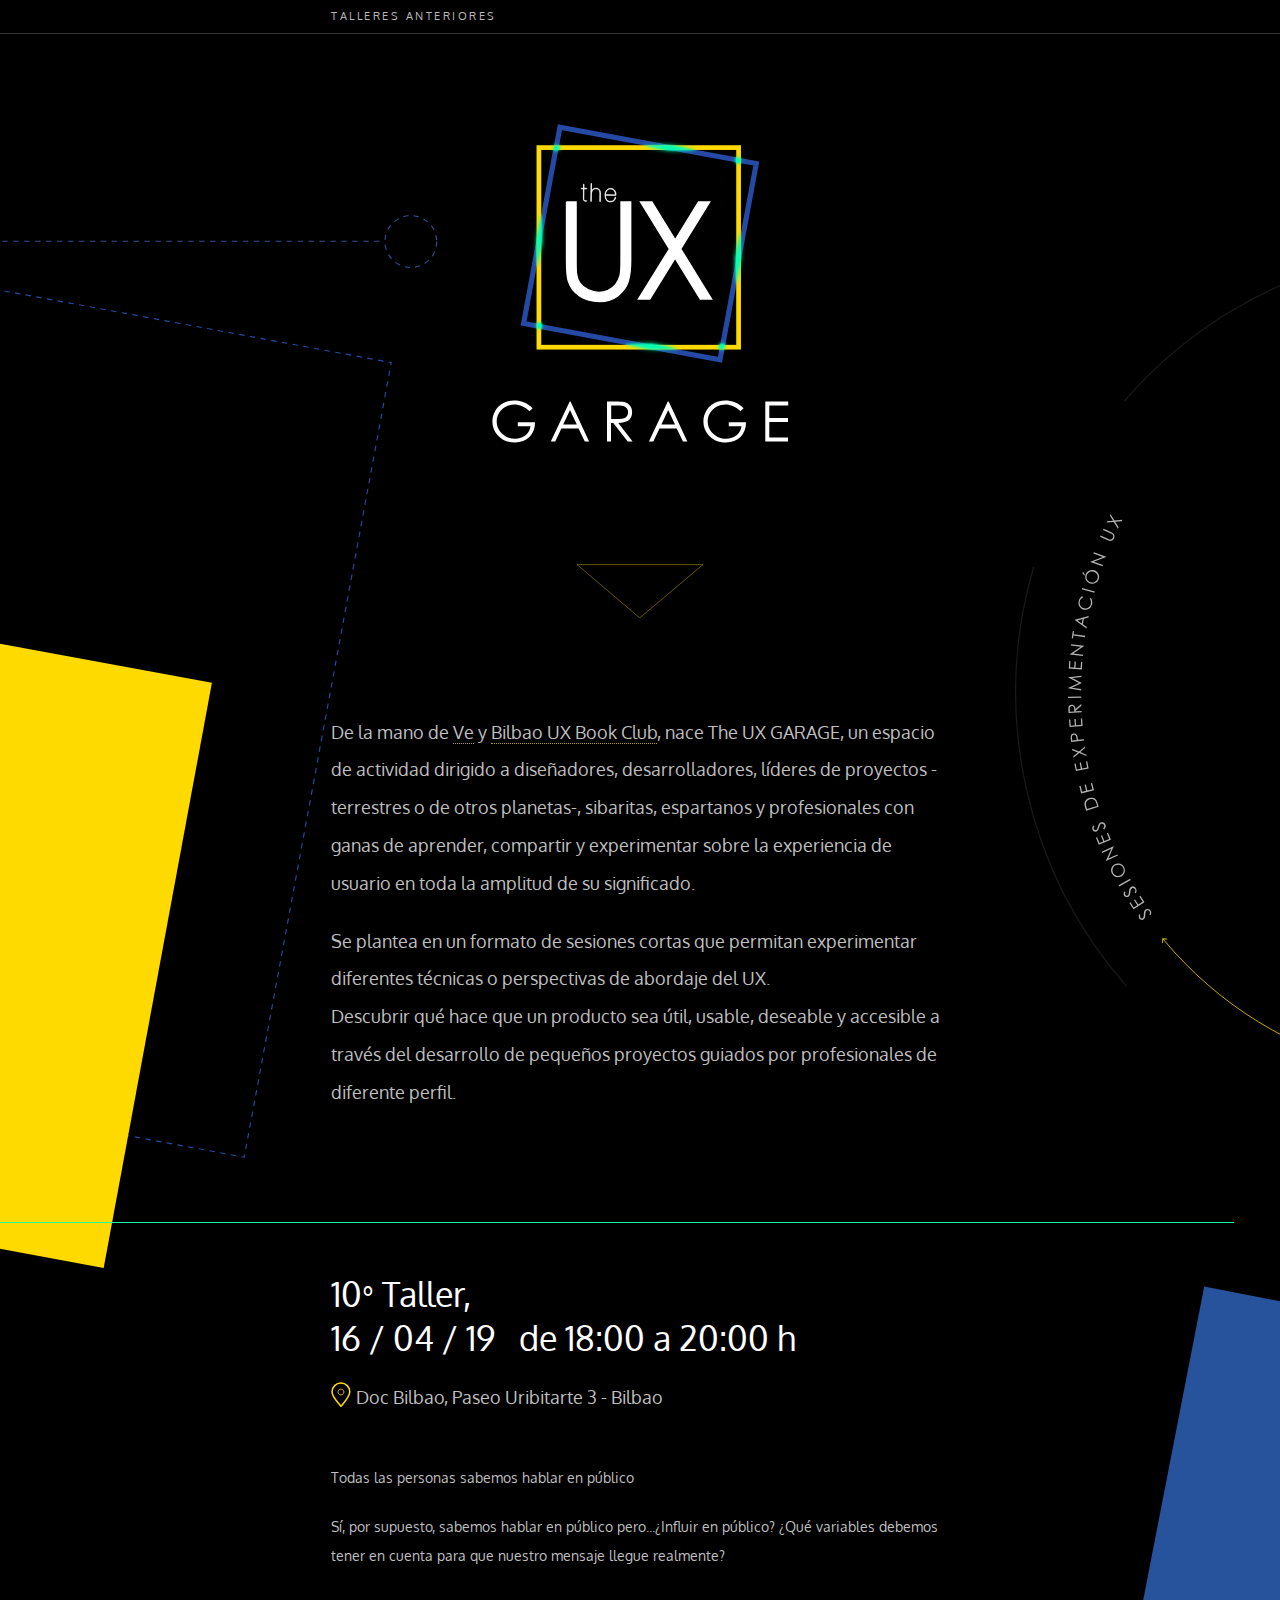
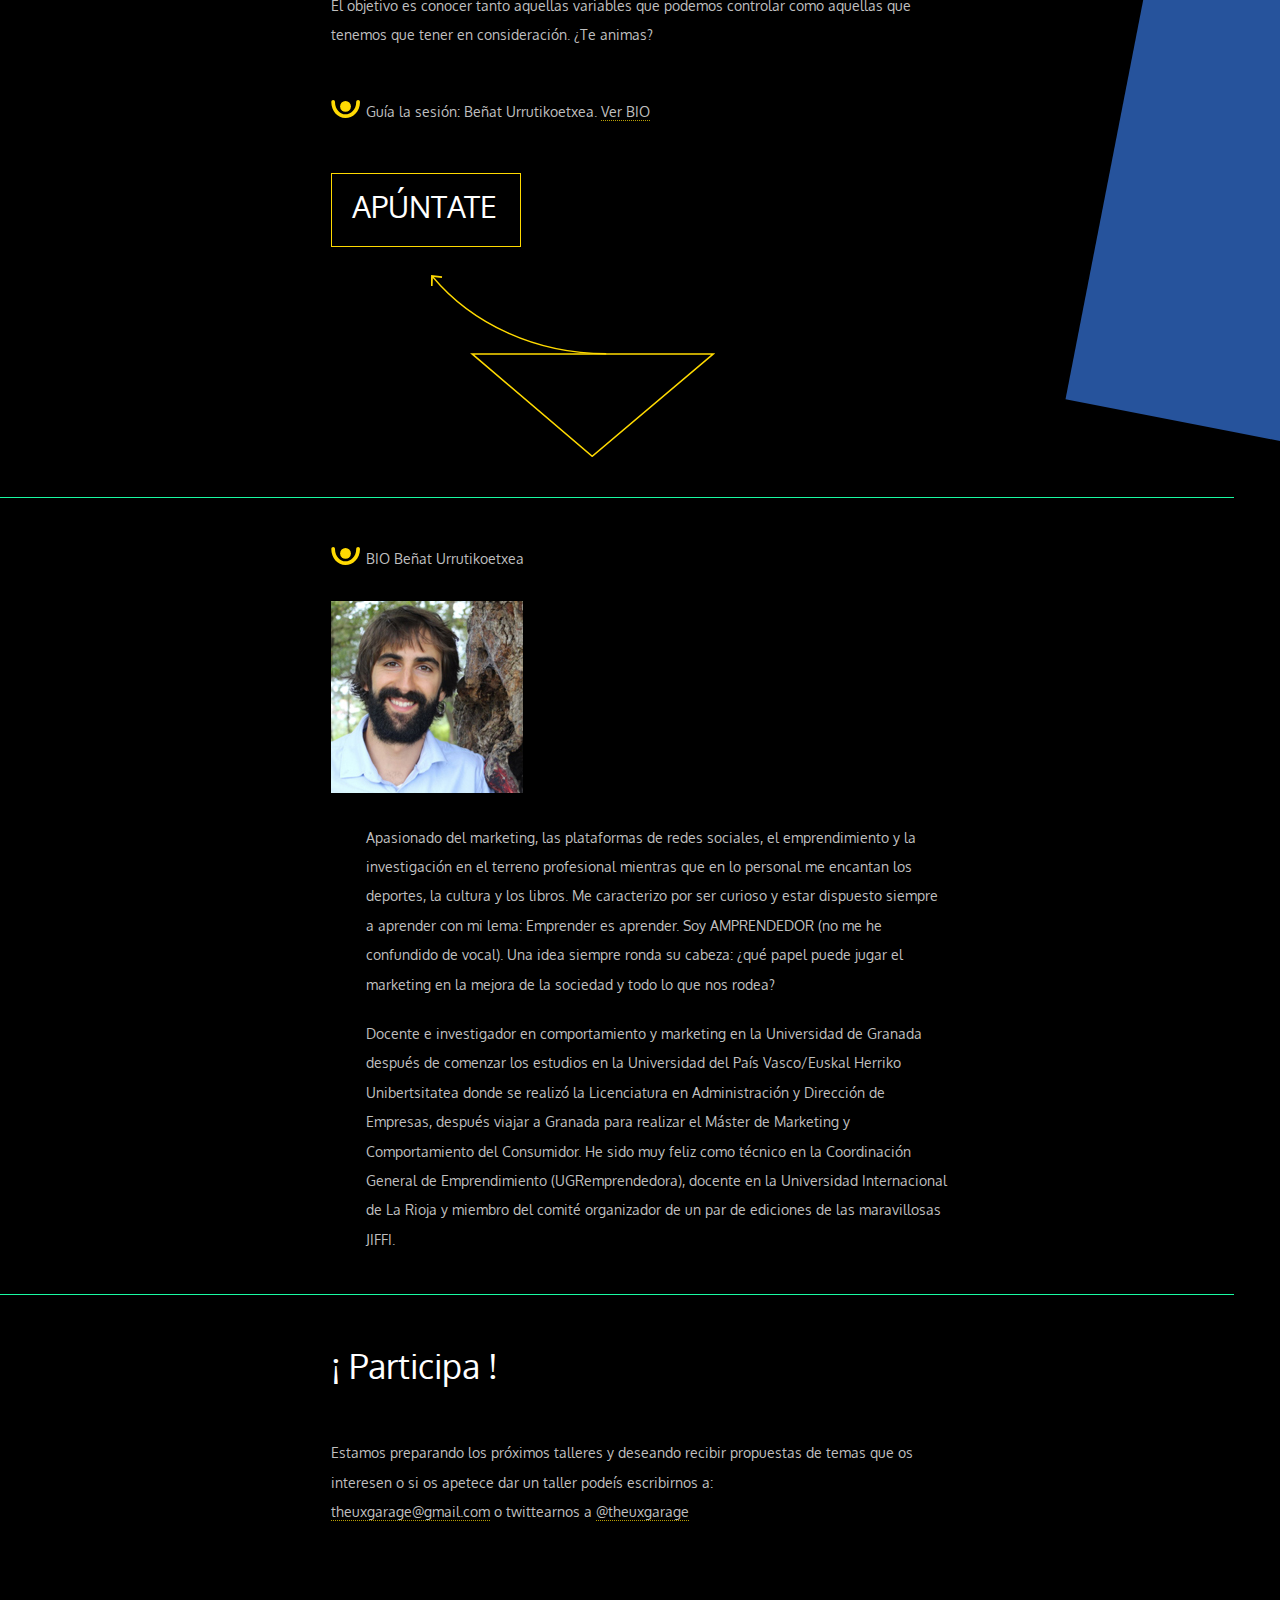
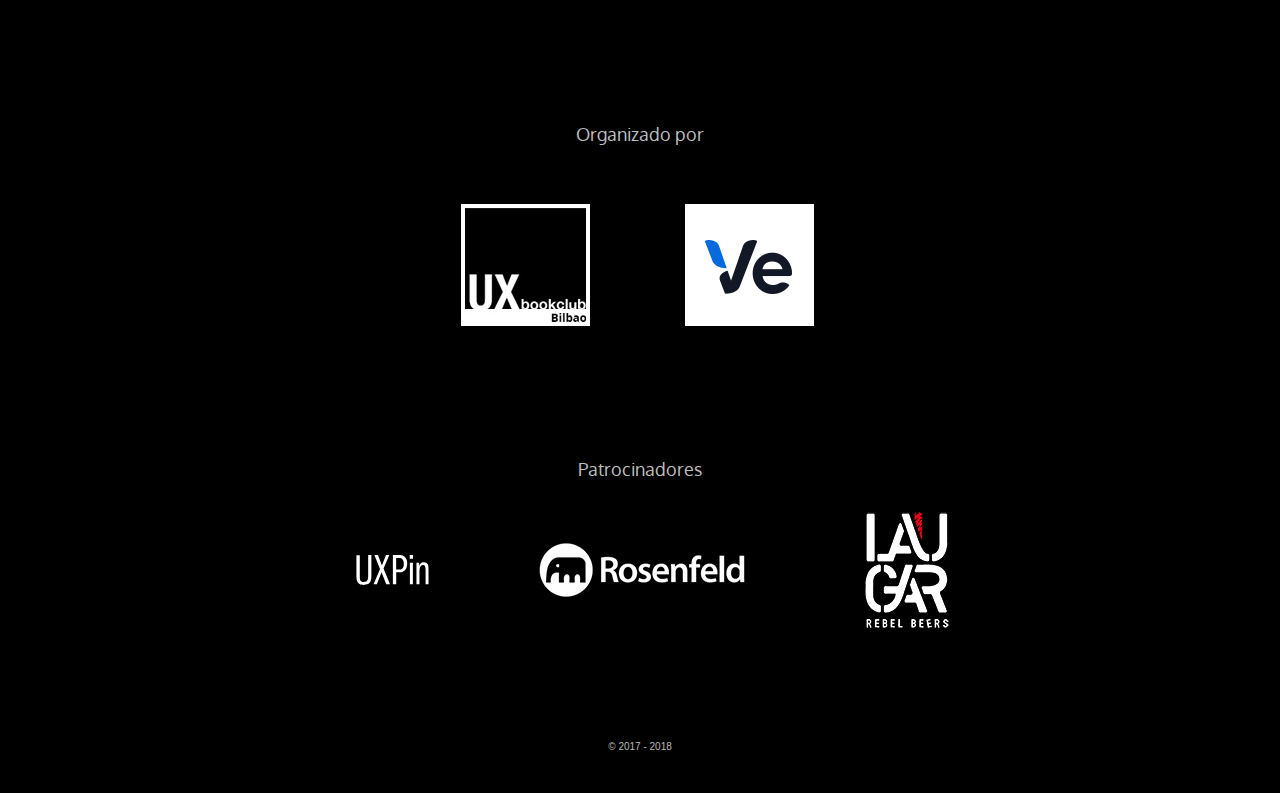
==== index.html @ 549b1260 "Content updates for workshop and new event" ====
<!DOCTYPE html>
<html class=no-js lang="es">
<head>
	<meta charset="utf-8">
	<meta http-equiv="X-UA-Compatible" content="IE=edge">
	<title>The UX GARAGE</title>

<!--[if lte IE 9]>
        <link type="text/css" rel="stylesheet" href="assets/css/old-ie.css" media="screen">
        <script src="assets/vendor/html5shiv/html5shiv.min.js"></script>
    <![endif]-->

     <!--[if lte IE 8]>
        <script defer type="text/javascript" src="assets/js/vendor/pngfix.js" charset="utf-8"></script>
    <![endif]-->

<!-- meta -->
	<meta name="description" content="The UX GARAGE, un espacio de actividad dirigido a diseñadores, desarrolladores, líderes de proyectos -terrestres o de otros planetas-, sibaritas, espartanos y profesionales con ganas de aprender, compartir y experimentar sobre la experiencia de usuario en toda la amplitud de su significado">
	<meta name="viewport" content="width=device-width, initial-scale=1.0">

	<meta name="copyright" content="copyright 2018" />
	<meta property="og:title" content="The UX GARAGE" />
	<meta property="og:type" content="website" />
	<meta property="og:description" content="Taller experimental sobre UX en Bilbao" />
	<meta property="og:site_name" content="The UX GARAGE" />
	<meta property="og:locale" content="es_ES" />
	<meta property="og:url" content="http://www.theuxgarage.com" />
	<meta property="og:image" content="http://www.theuxgarage.com/assets/images/statics/sharing-theuxgarage.jpg" />
	<!-- <meta property="og:image" content="http://www.theuxgarage.com/assets/images/statics/sharing-theuxgarage.jpg" /> -->

	<meta name="twitter:card" content="summary">
	<meta name="twitter:site" content="@theuxgarage">
	<meta name="twitter:title" content="The UX GARAGE">
	<meta name="twitter:description" content="The UX GARAGE, taller experimental sobre UX en Bilbao">
	<meta name="twitter:creator" content="@theuxgarage">
	<meta name="twitter:image:src" content="http://www.theuxgarage.com/assets/images/statics/sharing-theuxgarage.jpg"">
	<meta name="twitter:domain" content="https://twitter.com/theuxgarage">
	
<!-- apple mobile-->  
	<meta name="apple-mobile-web-app-title" content="The UX GARAGE">
	<link rel="apple-touch-icon" sizes="57x57" href="assets/images/statics/apple-touch-icon-57x57-precomposed.png">
	<link rel="apple-touch-icon" sizes="72x72" href="assets/images/statics/apple-touch-icon-72x72-precomposed.png">
	<link rel="apple-touch-icon" sizes="114x114" href="assets/images/statics/apple-touch-icon-114x114-precomposed.png">
	<link rel="apple-touch-icon" sizes="144x144" href="assets/images/statics/apple-touch-icon.png">
	<link rel="apple-touch-icon" href="assets/images/statics/apple-touch-icon.png">

<!-- windows app -->
	<meta name="application-name" content="The UX GARAGE">
	<meta name="msapplication-TileImage" content="assets/images/statics/windows-eight-icon-144x144.png">
	<meta name="msapplication-TileColor" content="#000000">

	<!-- favicon -->
	<link href='favicon.ico' rel='shortcut icon' type='image/x-icon'>

	
<!-- styles-->
	<link rel="stylesheet" type="text/css" href="assets/css/main.min.css" media="screen">
	<link rel="stylesheet" type="text/css" href="assets/css/print.css" media="print" />	




</head>


<body class="uxg-garage">

<div id="uxg-siteContainer" class="o-site">

	<div class="u-skip">
				<a accesskey="s" href="#uxg-content">Ir a contenido principal</a>
	</div>	

<!-- HEADER -->
<div id="uxg-hearder" class="o-pageHeader" role="banner">
	<header id="header">
		<div class="wrapper">
		<div class="c-nav">
    		<ul>
    			<li><a href="ediciones-anteriores.html">Talleres anteriores</a></li>
    		</ul>
    	</div>
    </div>	
    <div class="o-header">
    <div class="wrapper">
    <!-- Brand + languages-->
		    <div class="c-brand">
		    	<img src="assets/images/uxg-marca.svg" alt="The UX GARAGE brand">
		    </div>
		</div>
   </div><!-- end o-header -->
	</header><!--header -->
</div><!-- end o-pageHeader -->


<!-- CONTENT -->
<div id="uxg-content" class="o-pageContent">
	<div class="uxg-main" role="main">
		<main>
      <div class="wrapper">
      <div class="o-sectionContainer--intro">
	      	<section class="c-section c-section--intro">
	      	 <h1 class="u-hidden-visually">The UX GARAGE</h1>
	      	 <p>De la mano de <a href="https://www.veinteractive.com/es" target="_blank" title="Acceso al site de Ve, este enlace se abrirá en una nueva ventana del navegador">Ve</a> y <a href="https://twitter.com/uxbcbilbao" target="_blank" title="Acceso al perfil de twitter de ux book club Bilbao,este enlace se abrirá en una nueva ventana del navegador">Bilbao UX Book Club</a>, nace The UX GARAGE, un espacio de actividad dirigido a diseñadores, desarrolladores, líderes de proyectos -terrestres o de otros planetas-, sibaritas, espartanos y profesionales con ganas de aprender, compartir y experimentar sobre la experiencia de usuario en toda la amplitud de su significado.</p>
	      	 <p>Se plantea en un formato de sesiones cortas que permitan experimentar diferentes técnicas o perspectivas de abordaje del UX.<br>
						Descubrir qué hace que un producto sea útil, usable, deseable y accesible a través del desarrollo de pequeños proyectos guiados por profesionales de diferente perfil.</p>	
	      	</section>
			</div>

		  </div><!--end wrapper -->

   
    <div class="o-sectionContainer--info">
    <div class="wrapper">
      <div class="c-info">
            <h2 class="c-info-title">10<small>º</small> Taller,<br>
       	      16 / 04 / 19 &nbsp; de 18:00 a 20:00 h</h2>
       	<div class="c-info-where">
       		<div class="c-info-place">Doc Bilbao,  Paseo Uribitarte 3 - Bilbao</div>
       	</div>
       	<div class="c-info-text">
       	  <p> Todas las personas sabemos hablar en público </p>

          <p>Sí, por supuesto, sabemos hablar en público pero...¿Influir en público? ¿Qué variables debemos tener en cuenta para que nuestro mensaje llegue realmente? </p>
       		<p>El objetivo es conocer tanto aquellas variables que podemos controlar como aquellas que tenemos que tener en consideración. ¿Te animas? </p>
       	
       	</div>
       	<div class="c-info-biolink">
       		<div class="c-info-biotext">Guía la sesión: Beñat Urrutikoetxea. <a  href="#bio">Ver BIO</a></div>
				 </div>
				 
				 <div class="c-info-btn">
						<a href="https://www.eventbrite.es/e/entradas-todas-las-personas-sabemos-hablar-en-publico-59894029655?utm_term=eventurl_text" class="c-link-ohyeah" target="_blank" title="Enlace para apuntarse al taller, se abrirá en una nueva ventana">Apúntate</a>
					</div>

      

    	</div>
    	</div>
    </div>

       <div class="o-sectionContainer--bio" id="bio">
     <div class="wrapper">
      <div class="c-bio">
         <div class="c-bio-heading"><div class="c-info-biotext">BIO Beñat Urrutikoetxea</div></div>
         <div class="c-bio-photo">
         		<img src="assets/images/talleres/10-taller/benat-urrutikoetxea-uxg.jpg" alt="Beñat Urrutikoetxea, sesión the ux garage">
         </div>
		         <div class="c-bio-text">
		         	<p>Apasionado del marketing, las plataformas de redes sociales, el emprendimiento y la investigación en el terreno profesional mientras que en lo personal me encantan los deportes, la cultura y los libros. Me caracterizo por ser curioso y estar dispuesto siempre a aprender con mi lema: Emprender es aprender. Soy AMPRENDEDOR (no me he confundido de vocal). Una idea siempre ronda su cabeza: ¿qué papel puede jugar el marketing en la mejora de la sociedad y todo lo que nos rodea? </p>

							<p>Docente e investigador en comportamiento y marketing en la Universidad de Granada después de comenzar los estudios en la Universidad del País Vasco/Euskal Herriko Unibertsitatea donde se realizó la Licenciatura en Administración y Dirección de Empresas, después viajar a Granada para realizar el Máster de Marketing y Comportamiento del Consumidor. He sido muy feliz como técnico en la Coordinación General de Emprendimiento (UGRemprendedora), docente en la Universidad Internacional de La Rioja y miembro del comité organizador de un par de ediciones de las maravillosas JIFFI. </p>
						</div>
      </div>
      </div>
    </div> 

     <div class="o-sectionContainer--info">
    <div class="wrapper">
      <div class="c-info" style="margin-bottom: 120px;">
       	<h2 class="c-info-title">¡ Participa ! </h2>

       	<div class="c-info-text">
       	  <p>Estamos preparando los próximos talleres y deseando recibir propuestas de temas que os interesen o si os apetece dar un taller  podeís escribirnos a: <br> <a href="mailto:theuxgarage@gmail.com">theuxgarage@gmail.com</a> o twittearnos a <a href="https://twitter.com/theuxgarage" target="_blank">@theuxgarage</a> </p>
       	  <p></p>

       	</div>

    	</div>
    	</div>
    </div> 



     
		</main><!-- end main -->
	</div><!-- end-main -->

<div class="u-skip">
		<p><a href="#">Subir al inicio de la página</a></p>
</div>			


</div><!-- end-content -->



<!-- FOOTER -->
<div id="uxg-footer" class="o-pageFooter" role="contentinfo">

		<footer class="wrapper">
			<div id="globalFooter" class="c-globalFooter">
			  <div class="c-footer">
			  

          <div class="c-footer-block">
		          <div class="c-footer-text">
					  		 <p>Organizado por</p>
					  	</div>
			  	<div class="c-footer-credits">
			  	 <div class="c-footer-club">
			  		 <a href="https://twitter.com/uxbcbilbao" target="_blank" title="Acceso al perfil de twitter de ux book club Bilbao,este enlace se abrirá en una nueva ventana del navegador">
			  		 <img src="assets/images/uxg-marca-ux-book-club.jpg" alt="Marca UX Book Club Bilbao"></a>
			  		</div>
				  	<div class="c-footer-ve"> 
				  		 <a href="https://www.veinteractive.com/es" target="_blank" title="Acceso al site de Ve interactive, este enlace se abrirá en una nueva ventana del navegador">
				  		 <img src="assets/images/uxg-marca-ve-interactive.jpg" alt="Marca Ve interactive"></a>
				  	</div>
			  	</div><!--/c-footer-credits -->
         </div> 

          <div class="c-footer-block">
		          <div class="c-footer-text">
					  		 <p>Patrocinadores</p>
					  	</div>
			     <ul class="c-footer-list">
			     	<li class="c-footer-item is-uxpin">
			  		   <img src="assets/images/uxpin-white.svg" height="122" alt="UXPin">
			     	</li>
			     		<li class="c-footer-item is-rosendfeld">
					     	<img src="assets/images/Rosenfeld-white.png" alt="Rosendfeld Media">
			       </li>
			     		<li class="c-footer-item is-laugar">
			  		 <img src="assets/images/laugar-rebel-beers.png"  alt="Laugar Rebel Beer">
			     	</li>
			     </ul>
			  	
			  	
				  	
			  	</div><!--/c-footer-list -->
        </div>



			  		<div class="c-footer-copy">
			  		   © 2017 - 2018
			  	</div>
			  </div>

			</div> <!-- end c-globalFooter -->
		</footer>

</div><!-- end o-pageFooter -->

</div><!-- end webcontainer -->





<script>
  (function(i,s,o,g,r,a,m){i['GoogleAnalyticsObject']=r;i[r]=i[r]||function(){
  (i[r].q=i[r].q||[]).push(arguments)},i[r].l=1*new Date();a=s.createElement(o),
  m=s.getElementsByTagName(o)[0];a.async=1;a.src=g;m.parentNode.insertBefore(a,m)
  })(window,document,'script','https://www.google-analytics.com/analytics.js','ga');

  ga('create', 'UA-97222862-1', 'auto');
  ga('send', 'pageview');

</script>
	
</body>
</html>
---- assets/css/old-ie.css ----
/* ==========================================================================
   #THE UX GARAGE IE SUPPORT STYLESHEET
   ========================================================================== */

/**html .wrapper {width:expression(document.documentElement.clientWidth > 1200? "110em" : "96em")}*/ /*Emulate max-width for IE 6*/

/* display:flex;*/

 /*{
	display: table;
	width: 100%;
}*/

/*flex-direction: row; */

/*
	display: inline-block;

}*/
---- assets/css/main.min.css ----
@import url(https://fonts.googleapis.com/css?family=Oxygen:400,700);/*! SETTINGS     AJUSTES  ////////////////////////////////////// *//*! # THE UX GARAGE FONT FAMILY  *//*! TOOLS        HERRAMIENTAS  /////////////////////////////// *//*! GENERIC      GENÉRICO  /////////////////////////////////// *//*! box-sizing */html{box-sizing:border-box}*,:after,:before{box-sizing:inherit}/*! normalize.css v5.0.0 | MIT License | github.com/necolas/normalize.css */html{font-family:sans-serif;line-height:1.15;-ms-text-size-adjust:100%;-webkit-text-size-adjust:100%}body{margin:0}article,aside,footer,header,nav,section{display:block}h1{font-size:2em;margin:.67em 0}figcaption,figure,main{display:block}figure{margin:1em 40px}hr{box-sizing:content-box;height:0;overflow:visible}pre{font-family:monospace,monospace;font-size:1em}a{background-color:transparent;-webkit-text-decoration-skip:objects}a:active,a:hover{outline-width:0}abbr[title]{border-bottom:none;text-decoration:underline;text-decoration:underline dotted}b,strong{font-weight:inherit}b,strong{font-weight:bolder}code,kbd,samp{font-family:monospace,monospace;font-size:1em}dfn{font-style:italic}mark{background-color:#ff0;color:#000}small{font-size:80%}sub,sup{font-size:75%;line-height:0;position:relative;vertical-align:baseline}sub{bottom:-.25em}sup{top:-.5em}audio,video{display:inline-block}audio:not([controls]){display:none;height:0}img{border-style:none}svg:not(:root){overflow:hidden}button,input,optgroup,select,textarea{font-family:sans-serif;font-size:100%;line-height:1.15;margin:0}button,input{overflow:visible}button,select{text-transform:none}[type=reset],[type=submit],button,html [type=button]{-webkit-appearance:button}[type=button]::-moz-focus-inner,[type=reset]::-moz-focus-inner,[type=submit]::-moz-focus-inner,button::-moz-focus-inner{border-style:none;padding:0}[type=button]:-moz-focusring,[type=reset]:-moz-focusring,[type=submit]:-moz-focusring,button:-moz-focusring{outline:1px dotted ButtonText}fieldset{border:1px solid silver;margin:0 2px;padding:.35em .625em .75em}legend{box-sizing:border-box;color:inherit;display:table;max-width:100%;padding:0;white-space:normal}progress{display:inline-block;vertical-align:baseline}textarea{overflow:auto}[type=checkbox],[type=radio]{box-sizing:border-box;padding:0}[type=number]::-webkit-inner-spin-button,[type=number]::-webkit-outer-spin-button{height:auto}[type=search]{-webkit-appearance:textfield;outline-offset:-2px}[type=search]::-webkit-search-cancel-button,[type=search]::-webkit-search-decoration{-webkit-appearance:none}::-webkit-file-upload-button{-webkit-appearance:button;font:inherit}details,menu{display:block}summary{display:list-item}canvas{display:inline-block}template{display:none}[hidden]{display:none}/*! A very simple reset that sits on top of Normalize.css. */blockquote,body,dd,dl,fieldset,figure,h1,h2,h3,h4,h5,h6,hr,legend,ol,p,pre,ul{margin:0;padding:0}li>ol,li>ul{margin-bottom:0}table{border-collapse:collapse;border-spacing:0}fieldset{min-width:0;border:0}/*! ELEMENTS     ELEMENTOS  ////////////////////////////////// */html{font-size:100%;overflow-y:scroll;min-height:100%}/*! GLOBAL ELEMENTS SETTINGS */body{font-size:62.5%;font-family:Oxygen,Century Gothic,sans-serif}ul li{list-style-type:none}p{font-size:18px;font-size:1.125rem;line-height:2.1;color:#bfbfbf;font-family:Oxygen,Century Gothic,sans-serif;margin-bottom:20px}p a:link,p a:visited{color:#bfbfbf;text-decoration:none;border-bottom:1px dotted #baa004;-webkit-transition:all .3s ease-in-out;transition:all .3s ease-in-out}p a:active,p a:focus,p a:hover{color:#ffda00}h1{font-size:40px;font-size:2.5rem}h2{font-size:24px;font-size:1.5rem}h3{font-size:20px;font-size:1.25rem}h4{font-size:18px;font-size:1.125rem}h5{font-size:16px;font-size:1rem}h6{font-size:14px;font-size:.875rem}h2,h3,h4,h5,h6{font-weight:300}h1,h2,h3,h4,h5,h6{color:#444}abbr[title]{text-decoration:none}img{max-width:100%;font-style:italic;vertical-align:middle}img[height],img[width]{max-width:none}table{width:100%}.wrapper{margin:0 auto;padding-left:30px;padding-right:30px}@media screen and (min-width:1007px){.wrapper{width:650px;padding:0 16px}}@media screen and (min-width:770px) and (max-width:1007px){.wrapper{width:556px}}@media screen and (min-width:600px) and (max-width:769px){.wrapper{width:525px}}@media screen and (min-width:480px) and (max-width:599px){.wrapper{width:440px}}/*! OBJETCS      OBJETOS ///////////////////////////////////// */body{background-color:#000;background-color:#000}.uxg-garage{background-image:url(../images/uxg-fondo.svg);background-repeat:no-repeat;background-position:center 160px;background-size:auto auto}@media screen and (min-width:1007px){.uxg-garage{background-size:170% auto}}@media screen and (min-width:600px) and (max-width:769px){.uxg-garage{background-size:220% auto}}@media screen and (max-width:600px){.uxg-garage{background-image:none}}.uxg-garage--ediciones{background-image:none}.uxg-garage.is-taller{background-image:none}.o-site{width:100%;margin:0 auto}.o-sectionContainer--bio,.o-sectionContainer--info{background-image:url(../images/bg-section.gif);background-repeat:no-repeat;background-position:left top;background-size:auto;padding-top:50px;margin-top:40px;margin-bottom:40px}@media screen and (max-width:479px){.o-sectionContainer--bio,.o-sectionContainer--info{background-size:90% auto}}@media screen and (min-width:480px) and (max-width:599px){.o-sectionContainer--bio,.o-sectionContainer--info{background-size:82% auto}}@media screen and (min-width:600px) and (max-width:769px){.o-sectionContainer--bio,.o-sectionContainer--info{background-size:81% auto}}@media screen and (min-width:770px) and (max-width:1024px){.o-sectionContainer--bio,.o-sectionContainer--info{background-size:77% auto}}.o-sectionContainer--talleres{padding-top:30px;margin-top:40px}.o-sectionContainer--taller{padding-top:30px;margin-top:40px}/*! COMPONENTS   COMPONENTES  /////////////////////////////// *//*! HEADER */.o-pageHeader{width:100%}.o-header{text-align:center;width:100%;border-top:solid 1px #333;padding-top:90px;padding-bottom:120px}@media screen and (max-width:399px){.o-header{padding-top:40px;padding-bottom:45px}}@media screen and (min-width:400px) and (max-width:599px){.o-header{padding-top:25px;padding-bottom:45px}}.o-header--taller{text-align:center;padding-top:20px;border-top:solid 1px #333}.o-header--taller .c-brand{text-align:left;padding-top:20px}/*! FOOTER */.o-pageFooter{width:100%;text-align:center;padding:40px 0}.c-footer-credits{display:-webkit-box;display:-ms-flexbox;display:flex;-webkit-box-orient:horizontal;-webkit-box-direction:normal;-ms-flex-direction:row;flex-direction:row;-webkit-box-pack:center;-ms-flex-pack:center;justify-content:center;text-align:center}.c-footer-credits div{margin:30px 45px 45px 45px}@media screen and (max-width:599px){.c-footer-credits{-webkit-box-orient:vertical;-webkit-box-direction:normal;-ms-flex-direction:column;flex-direction:column}}.c-footer-text{color:#d8d8d8;font-size:16px;font-size:1rem}.c-footer-copy{color:#bab8b8;font-size:10px;font-size:.625rem;font-family:Arial,Helvetica,sans-serif;padding-top:60px}.c-footer a:link,.c-footer a:visited{color:#d8d8d8;text-decoration:none;margin-right:5px;border-bottom:1px dotted #baa004;-webkit-transition:all .3s ease-in-out;transition:all .3s ease-in-out}.c-footer a:active,.c-footer a:focus,.c-footer a:hover{color:#ffda00}.c-footer-block{padding-top:30px;padding-bottom:50px}.c-footer-list{display:-webkit-box;display:-ms-flexbox;display:flex;-webkit-box-orient:horizontal;-webkit-box-direction:normal;-ms-flex-direction:row;flex-direction:row;-webkit-box-align:center;-ms-flex-align:center;align-items:center;-webkit-box-pack:justify;-ms-flex-pack:justify;justify-content:space-between;-ms-flex-wrap:wrap;flex-wrap:wrap}@media screen and (max-width:599px){.c-footer-list{-webkit-box-orient:vertical;-webkit-box-direction:normal;-ms-flex-direction:column;flex-direction:column}}.c-footer-item{-webkit-box-flex:0;-ms-flex:0 1 auto;flex:0 1 auto}.c-footer-item.is-rosendfeld{margin-left:-35px}@media screen and (max-width:599px){.c-footer-item.is-rosendfeld{margin-left:0;padding-bottom:45px}}@media screen and (max-width:599px){.c-footer-item{margin-bottom:45px}}.c-footer-item a:link,.c-footer-item a:visited{border-bottom:none}.c-section--intro{padding-top:150px;background-image:url(../images/uxg-flecha.svg);background-position:top center;background-repeat:no-repeat;background-size:auto;padding-bottom:50px}@media screen and (max-width:479px){.c-section--intro{padding-top:100px}}@media screen and (min-width:480px) and (max-width:599px){.c-section--intro{padding-top:100px}}.c-info-title{color:#fff;font-size:34px;font-size:2.125rem;line-height:1.3;font-weight:400;font-family:Oxygen,Century Gothic,sans-serif;margin-bottom:22px}@media screen and (min-width:480px) and (max-width:599px){.c-info-title{font-size:30px;font-size:1.875rem}}@media screen and (max-width:479px){.c-info-title{font-size:24px;font-size:1.5rem}}.c-info-img{text-align:center;margin:0 auto 25px 0}.c-info-place{background-image:url(../images/uxg-icon-place.svg);background-repeat:no-repeat;background-position:left top;color:#bfbfbf;font-size:18px;font-size:1.125rem;line-height:1.7;padding-left:25px}.c-info-place a:link,.c-info-place a:visited{color:#bfbfbf;text-decoration:none;border-bottom:1px dotted #baa004;-webkit-transition:all .3s ease-in-out;transition:all .3s ease-in-out}.c-info-place a:active,.c-info-place a:focus,.c-info-place a:hover{color:#ffda00}.c-info-text{margin-top:50px;margin-bottom:50px}.c-info-text p{font-size:14px;font-size:.875rem}.c-info-biolink{margin-bottom:50px}.c-info-biotext{background-image:url(../images/uxg-icon-person.svg);background-repeat:no-repeat;background-position:left top;color:#bfbfbf;font-size:14px;font-size:.875rem;line-height:1.7;padding-left:35px}.c-info-biotext a:link,.c-info-biotext a:visited{color:#bfbfbf;text-decoration:none;border-bottom:1px dotted #baa004;-webkit-transition:all .3s ease-in-out;transition:all .3s ease-in-out}.c-info-biotext a:active,.c-info-biotext a:focus,.c-info-biotext a:hover{color:#ffda00}.c-info-btn{background-image:url(../images/uxg-flecha-btn.svg);background-repeat:no-repeat;background-position:30% bottom;padding-bottom:210px;background-size:auto}@media screen and (max-width:399px){.c-info-btn{background-size:78% auto;padding-bottom:170px;background-position:right bottom}}@media screen and (min-width:400px) and (max-width:599px){.c-info-btn{background-size:78% auto;background-position:right bottom}}@media screen and (min-width:600px) and (max-width:769px){.c-info-btn{background-position:50% bottom}}.c-link-ohyeah:link,.c-link-ohyeah:visited{color:#fff;font-family:Oxygen,Century Gothic,sans-serif;font-size:13px;font-size:.8125rem;border-style:solid;border-width:1px;border-color:#ffda00;font-size:30px;font-size:1.875rem;font-weight:400;text-decoration:none;text-transform:uppercase;padding:15px 20px 22px 20px;display:block;-webkit-transition:all .3s ease-in-out;transition:all .3s ease-in-out;width:190px}.c-link-ohyeah:active,.c-link-ohyeah:focus,.c-link-ohyeah:hover{background-color:rgba(255,218,0,.2)}.c-link:link,.c-link:visited{color:#fff;font-family:Oxygen,Century Gothic,sans-serif;font-size:13px;font-size:.8125rem;border-style:solid;border-width:1px;border-color:#ffda00;font-size:30px;font-size:1.875rem;font-weight:400;text-decoration:none;text-transform:uppercase;padding:15px 20px 22px 20px;-webkit-transition:all .3s ease-in-out;transition:all .3s ease-in-out;width:auto}.c-link:active,.c-link:focus,.c-link:hover{background-color:rgba(255,218,0,.2)}.c-bio-heading{margin-bottom:30px}.c-bio-photo{margin-bottom:30px}.c-bio-text{margin-top:10px}.c-bio-text p{font-size:14px;font-size:.875rem;padding-left:35px}.c-media img{margin:20px 0}.c-global-btn{padding:0 0 50px 0}.o-pageContent--taller .c-info-title{font-size:24px;font-size:1.5rem}@media screen and (max-width:399px){.o-pageContent--taller .c-info-title{font-size:18px;font-size:1.125rem}}.o-pageContent--taller .c-doc{font-size:20px;font-size:1.25rem;line-height:1.5}@media screen and (max-width:399px){.o-pageContent--taller .c-doc{font-size:16px;font-size:1rem;line-height:1.5}}.c-article__header{padding:10px 0 40px 0}.c-article__headline{font-size:34px;font-size:2.125rem;color:#fff}.c-article__body{min-height:55vh}.c-list{color:#fff;padding-top:10px}.c-list__item{margin-bottom:40px}.c-list__date{width:100%;margin-bottom:5px}.c-list__date span{font-size:12px;font-size:.75rem;letter-spacing:1px;letter-spacing:.0625rem;color:#9e9d9d}.c-list__content a:link,.c-list__content a:visited{color:#bfbfbf;font-size:22px;font-size:1.375rem;text-decoration:none;border-bottom:1px dotted #baa004;-webkit-transition:all .3s ease-in-out;transition:all .3s ease-in-out}@media screen and (max-width:480px){.c-list__content a:link,.c-list__content a:visited{font-size:18px;font-size:1.125rem}}.c-list__content a:active,.c-list__content a:focus,.c-list__content a:hover{color:#ffda00}.c-list__content p{margin-top:5px;font-size:12px;font-size:.75rem;color:#9e9d9d;letter-spacing:1px;letter-spacing:.0625rem}.c-nav ul{padding:1em 0;margin:0}.c-nav ul li a:link,.c-nav ul li a:visited{color:#bab8b8;text-decoration:none;-webkit-transition:all .3s ease-in-out;transition:all .3s ease-in-out;font-size:11px;font-size:.6875rem;letter-spacing:2.5px;letter-spacing:.15625rem;text-transform:uppercase;padding:.5rem .5rem .5rem 0}.c-nav ul li a:active,.c-nav ul li a:focus,.c-nav ul li a:hover{color:#ffda00}.c-nav ul li.is-active a:link,.c-nav ul li.is-active a:visited{color:#ffda00}.c-nav ul li.is-active a:active,.c-nav ul li.is-active a:focus,.c-nav ul li.is-active a:hover{color:#ffda00}.c-gallery-list{display:-ms-grid;display:grid;-ms-grid-columns:(minmax(180px,1fr)) [auto-fill];grid-template-columns:repeat(auto-fill,minmax(180px,1fr));grid-auto-rows:auto;grid-column-gap:20px;grid-row-gap:20px}/*! UTILITIES    UTILIDADES  /////////////////////////////// *//*! utilities */.u-clearfix{display:table;clear:both;content:''}.u-hidden-visually{border:0!important;clip:rect(0 0 0 0)!important;-webkit-clip-path:inset(50%)!important;clip-path:inset(50%)!important;height:1px!important;margin:-1px!important;overflow:hidden!important;padding:0!important;position:absolute!important;white-space:nowrap!important;width:1px!important}.u-hidden{display:none!important}.u-text-right{text-align:right!important}.u-text-left{text-align:left!important}.u-text-center{text-align:center!important}.u-text-justify{text-align:justify!important}.u-skip a{position:absolute;left:-10000px;top:auto;width:1px;height:1px;overflow:hidden}.u-skip a:focus{position:static;width:auto;height:auto}
---- assets/css/print.css ----
body { 
	background-color: #FFFFFF; 
	background-image: none;
	color: #000000;
	float: none; 
	font-family: Arial,Verdana,Helvetica,sans-serif; 
	font-size: 12px; 
	margin: 0; 
	padding: 0;
	text-align: left; 
	width: auto;
}

 *,
    *:before,
    *:after,
    p:first-letter,
    div:first-letter,
    blockquote:first-letter,
    li:first-letter,
    p:first-line,
    div:first-line,
    blockquote:first-line,
    li:first-line {
        background: transparent !important;
        color: #000 !important; /* Black prints faster:
                                   http://www.sanbeiji.com/archives/953 */
        box-shadow: none !important;
        text-shadow: none !important;
    }

    a,
    a:visited {
        text-decoration: underline;
    }

    a[href]:after {
        content: " (" attr(href) ")";
    }

    abbr[title]:after {
        content: " (" attr(title) ")";
    }

    /*
     * Don't show links that are fragment identifiers,
     * or use the `javascript:` pseudo protocol
     */

    a[href^="#"]:after,
    a[href^="javascript:"]:after {
        content: "";
    }

    pre {
        white-space: pre-wrap !important;
    }
    pre,
    blockquote {
        border: 1px solid #999;
        page-break-inside: avoid;
    }

    /*
     * Printing Tables:
     * http://css-discuss.incutio.com/wiki/Printing_Tables
     */

    thead {
        display: table-header-group;
    }

    tr,
    img {
        page-break-inside: avoid;
    }

    p,
    h2,
    h3 {
        orphans: 3;
        widows: 3;
    }

    h2,
    h3 {
        page-break-after: avoid;
    }


    header, 
    .u-skip,
    .c-globalFooter-nav,
    .c-globalFooter-brand,
    .c-globalFooter-aenor { 
    	display: none;

     }

    main img {
			width: 300px;
			height: auto;
     }
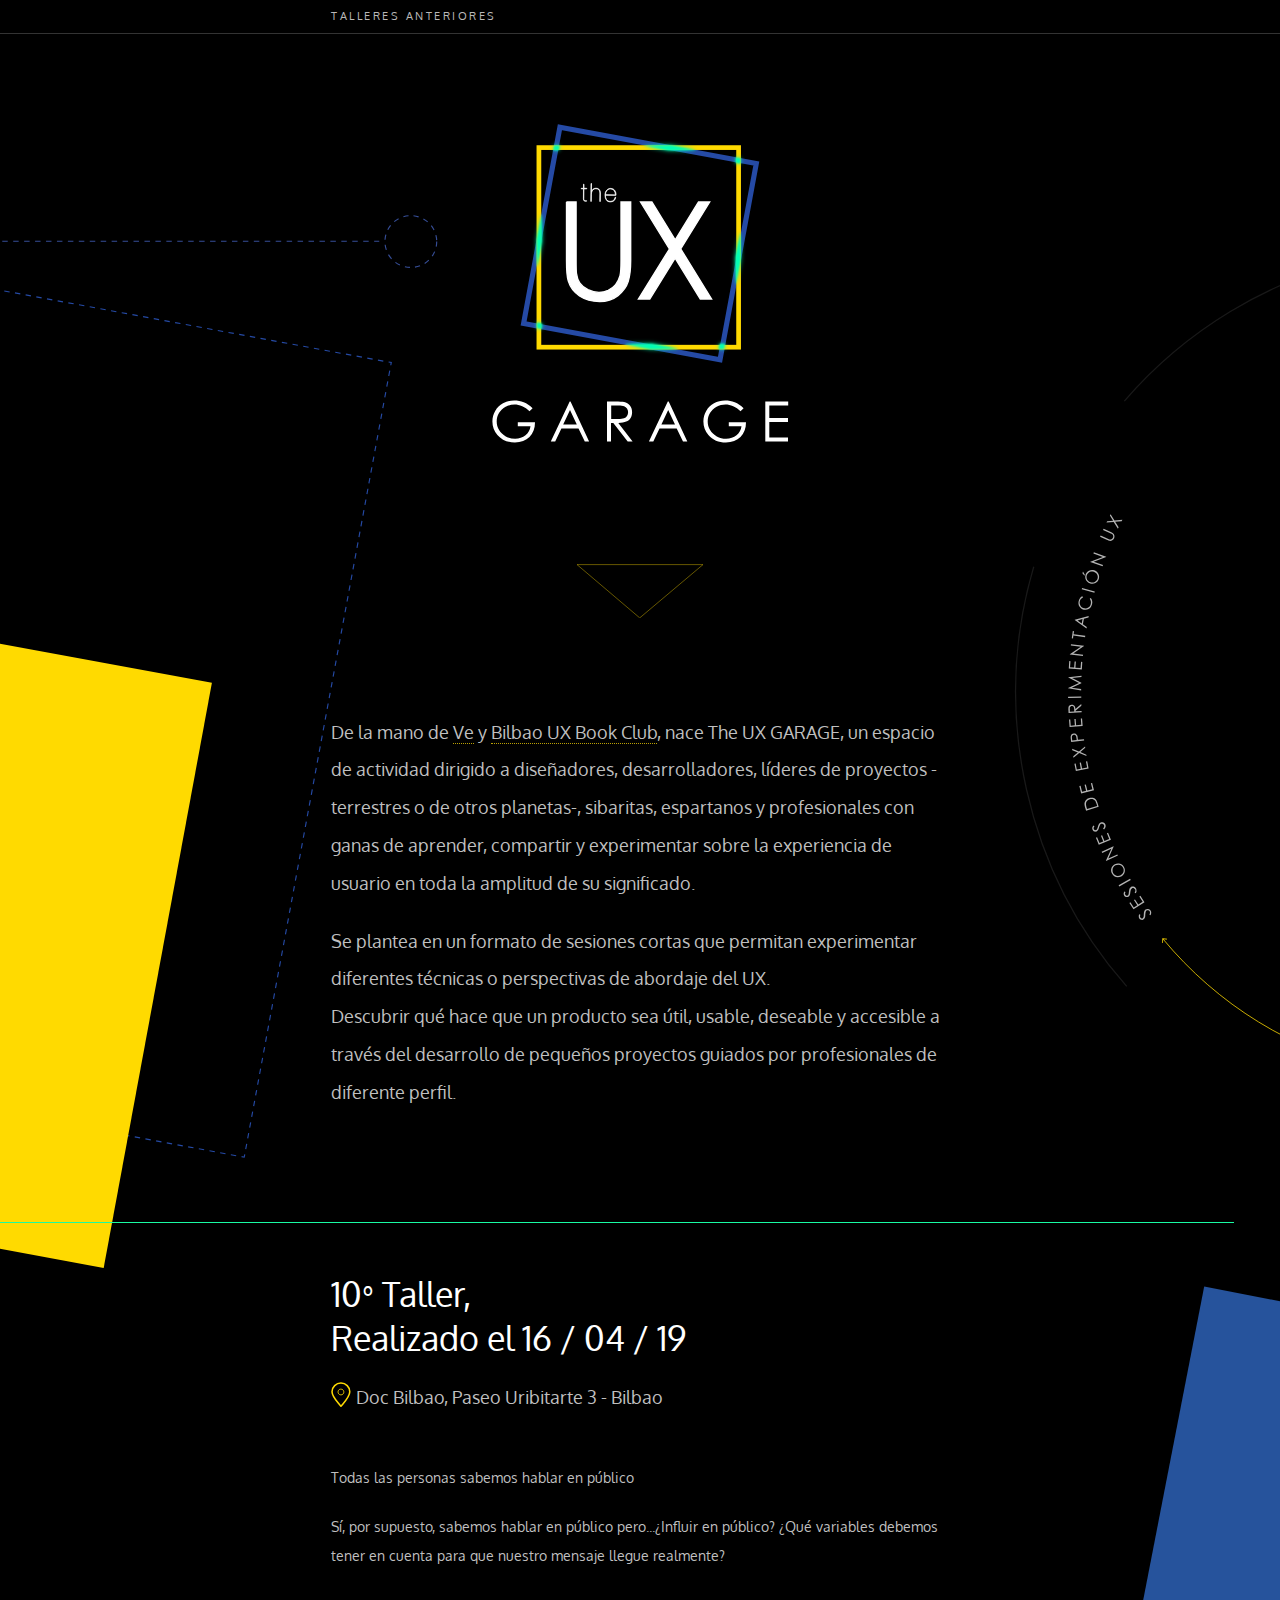
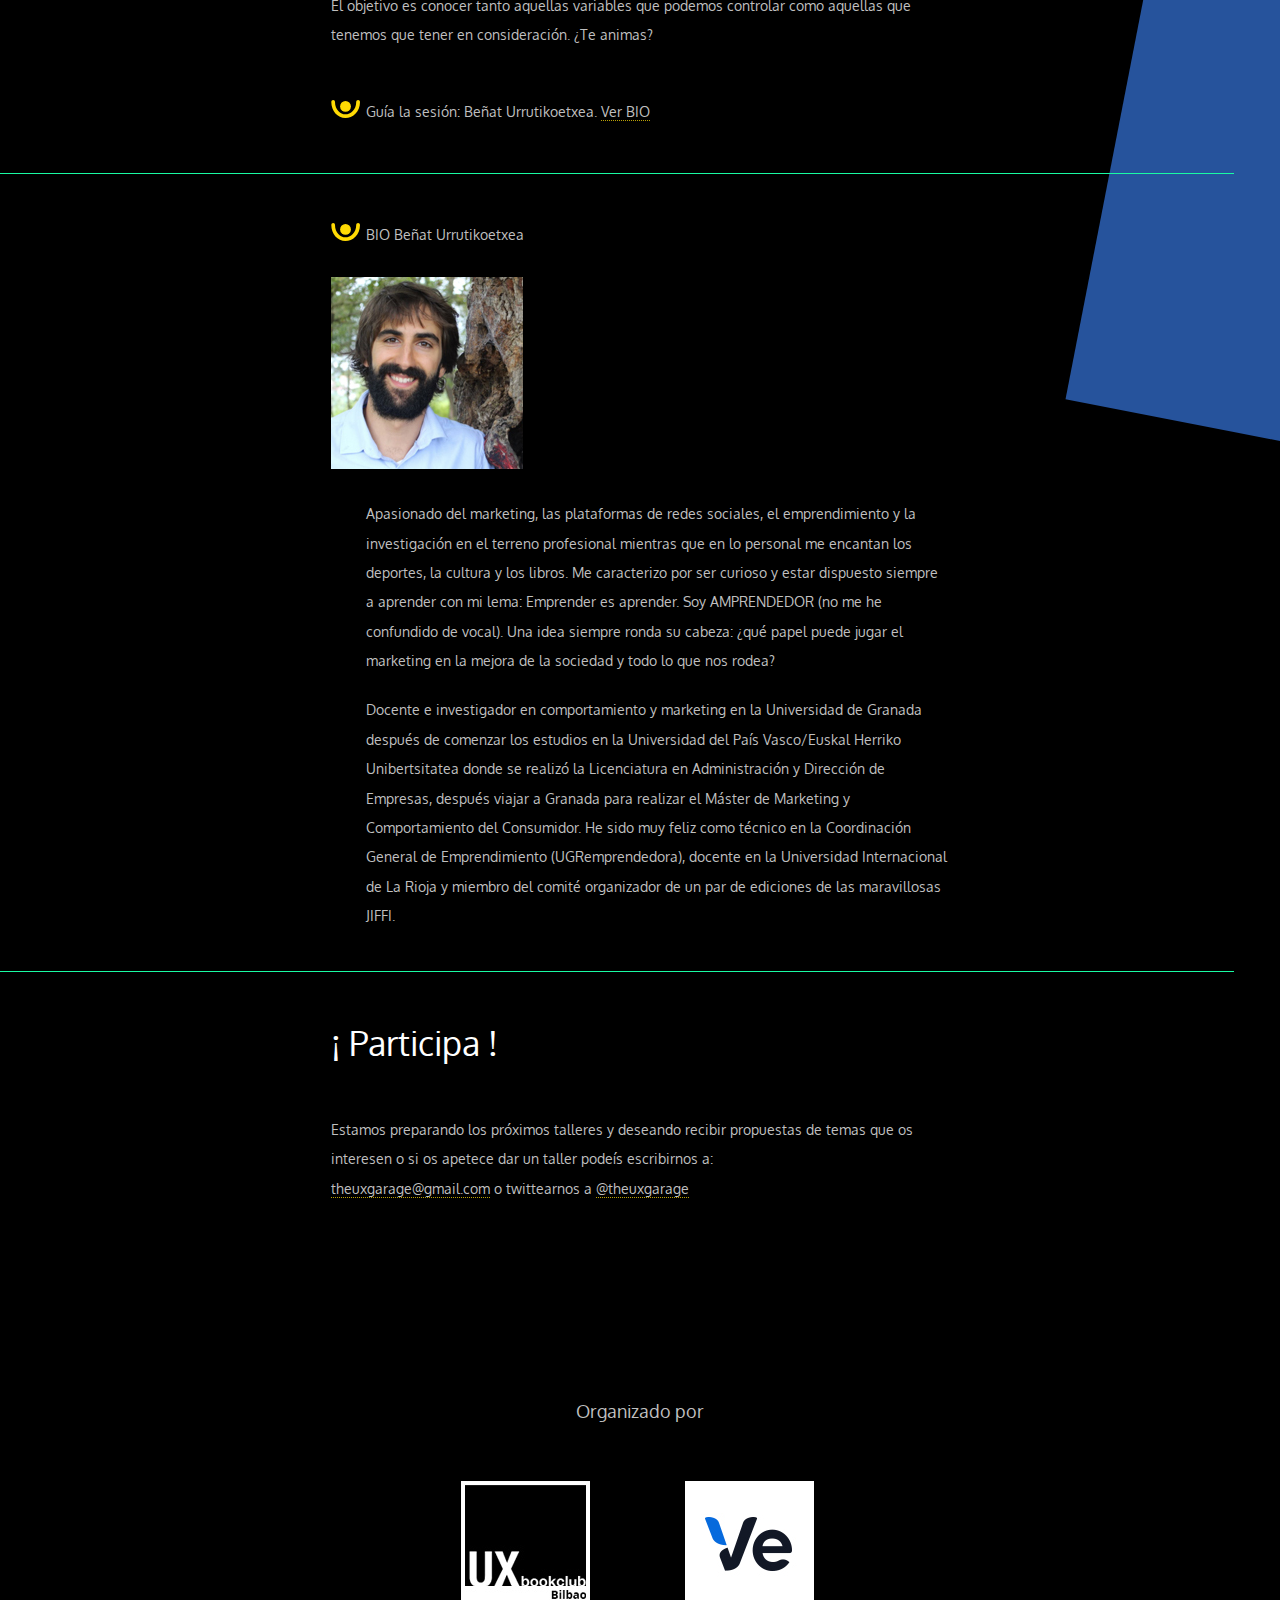
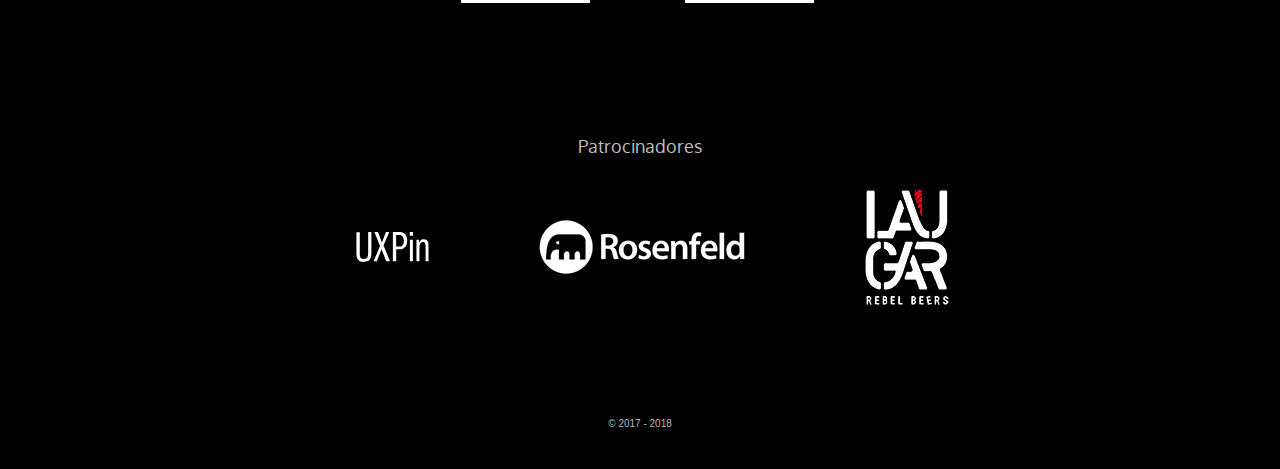
==== commit 3b54280b: "homepage update" ====
--- a/index.html
+++ b/index.html
@@ -114,7 +114,7 @@
     <div class="wrapper">
       <div class="c-info">
             <h2 class="c-info-title">10<small>º</small> Taller,<br>
-       	      16 / 04 / 19 &nbsp; de 18:00 a 20:00 h</h2>
+       	      Realizado el 16 / 04 / 19 </h2>
        	<div class="c-info-where">
        		<div class="c-info-place">Doc Bilbao,  Paseo Uribitarte 3 - Bilbao</div>
        	</div>
@@ -129,12 +129,6 @@
        		<div class="c-info-biotext">Guía la sesión: Beñat Urrutikoetxea. <a  href="#bio">Ver BIO</a></div>
 				 </div>
 				 
-				 <div class="c-info-btn">
-						<a href="https://www.eventbrite.es/e/entradas-todas-las-personas-sabemos-hablar-en-publico-59894029655?utm_term=eventurl_text" class="c-link-ohyeah" target="_blank" title="Enlace para apuntarse al taller, se abrirá en una nueva ventana">Apúntate</a>
-					</div>
-
-      
-
     	</div>
     	</div>
     </div>
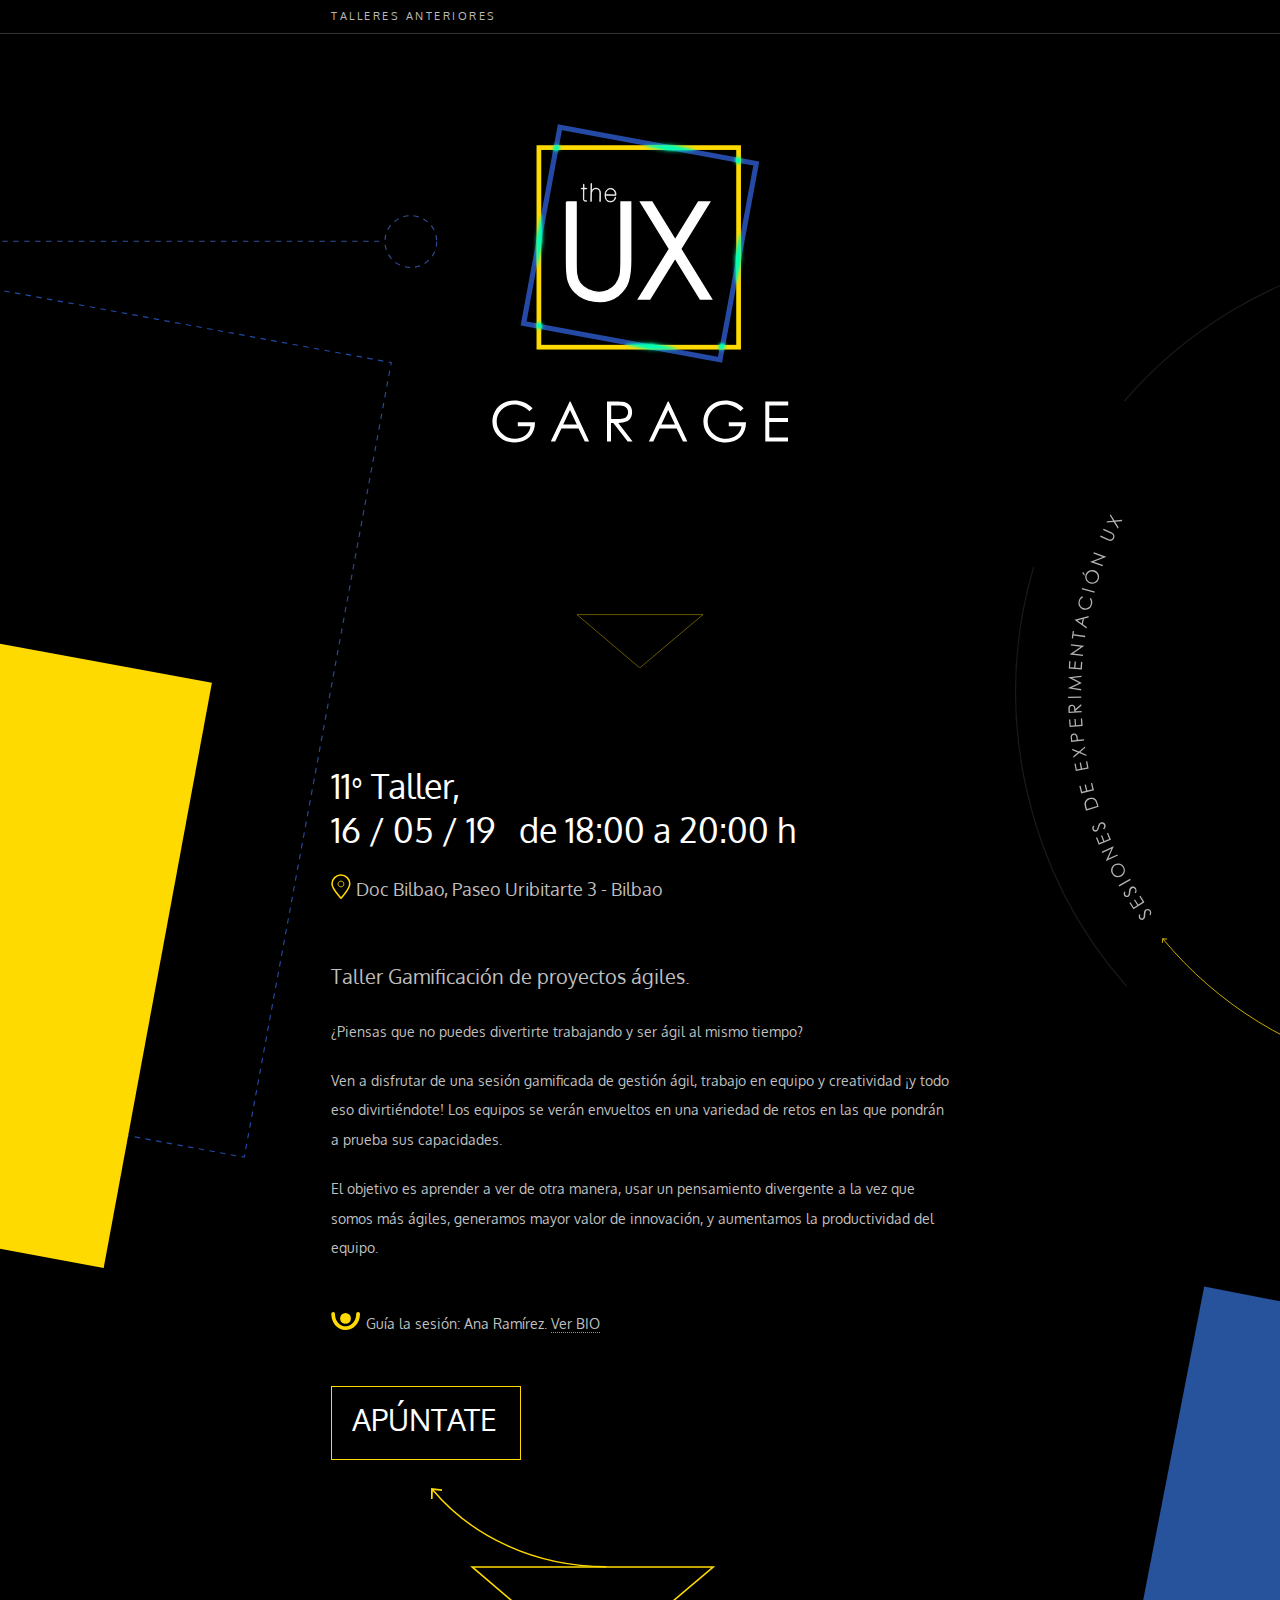
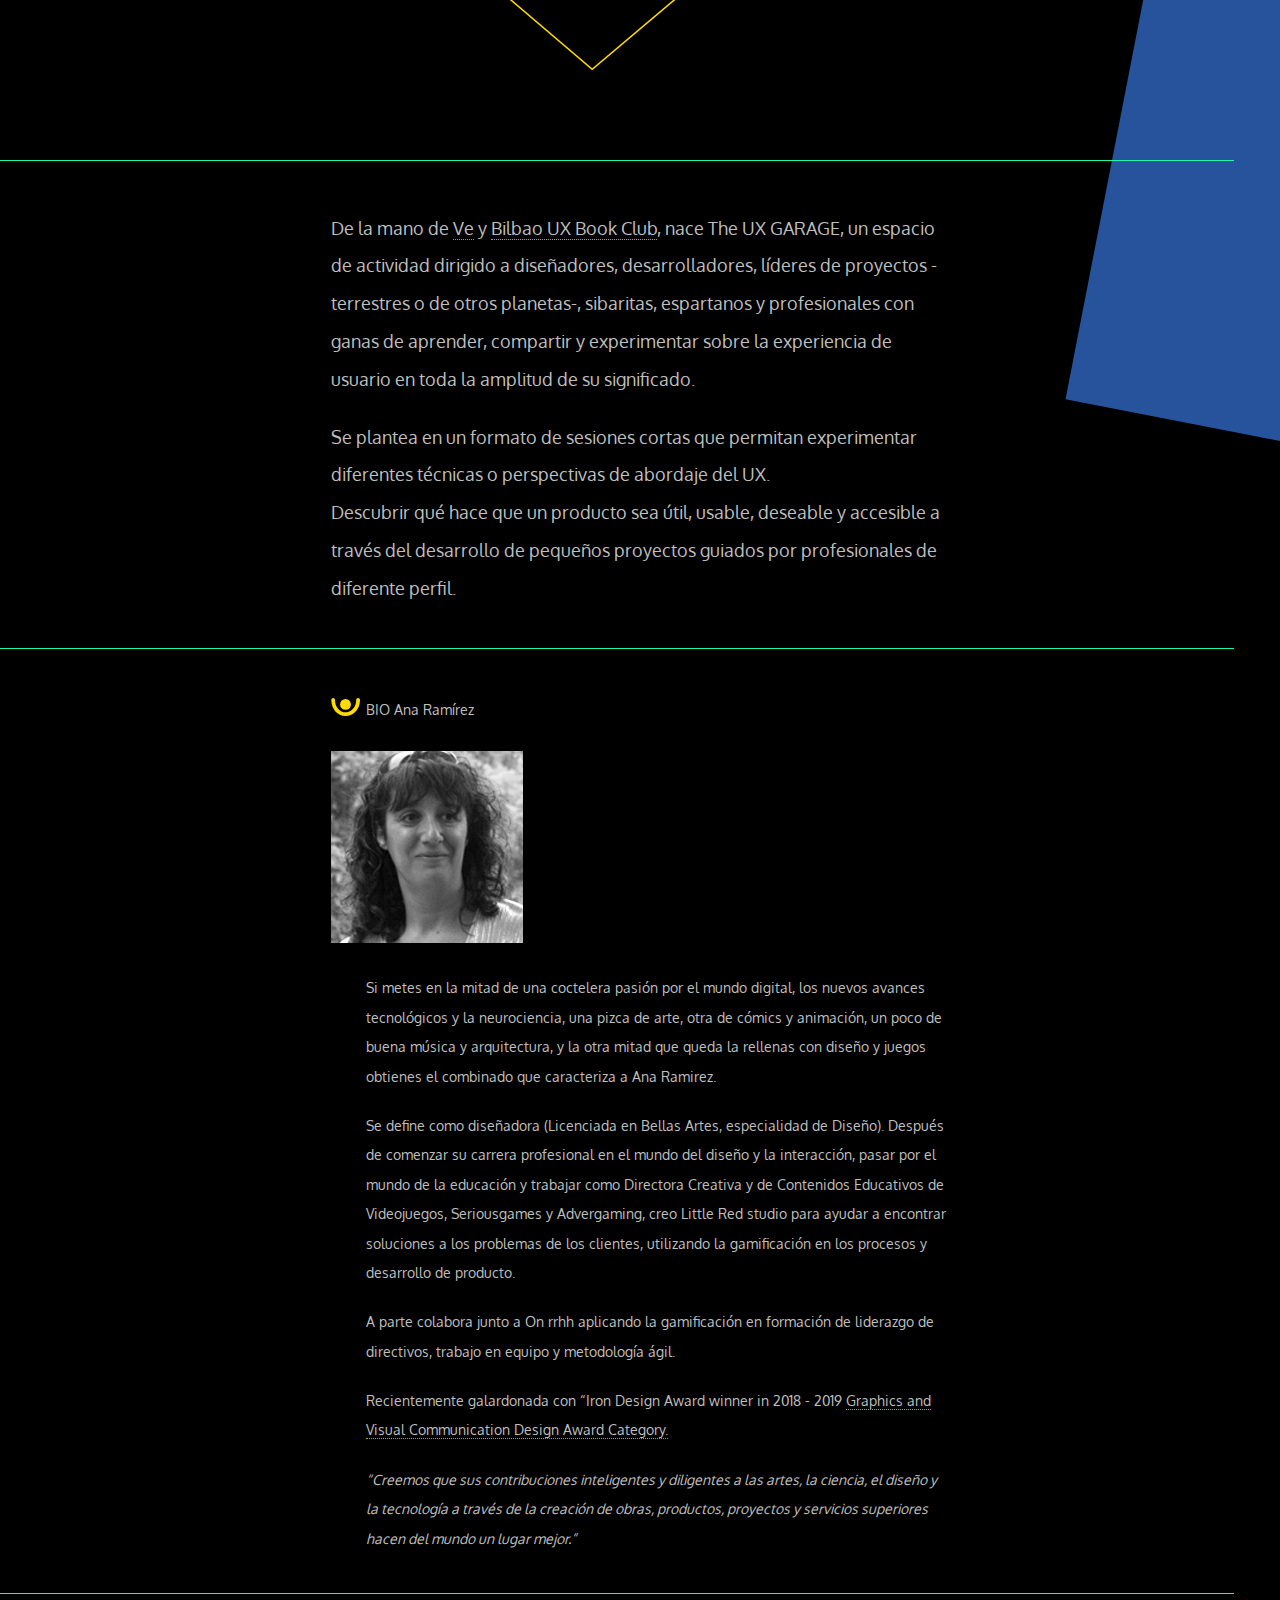
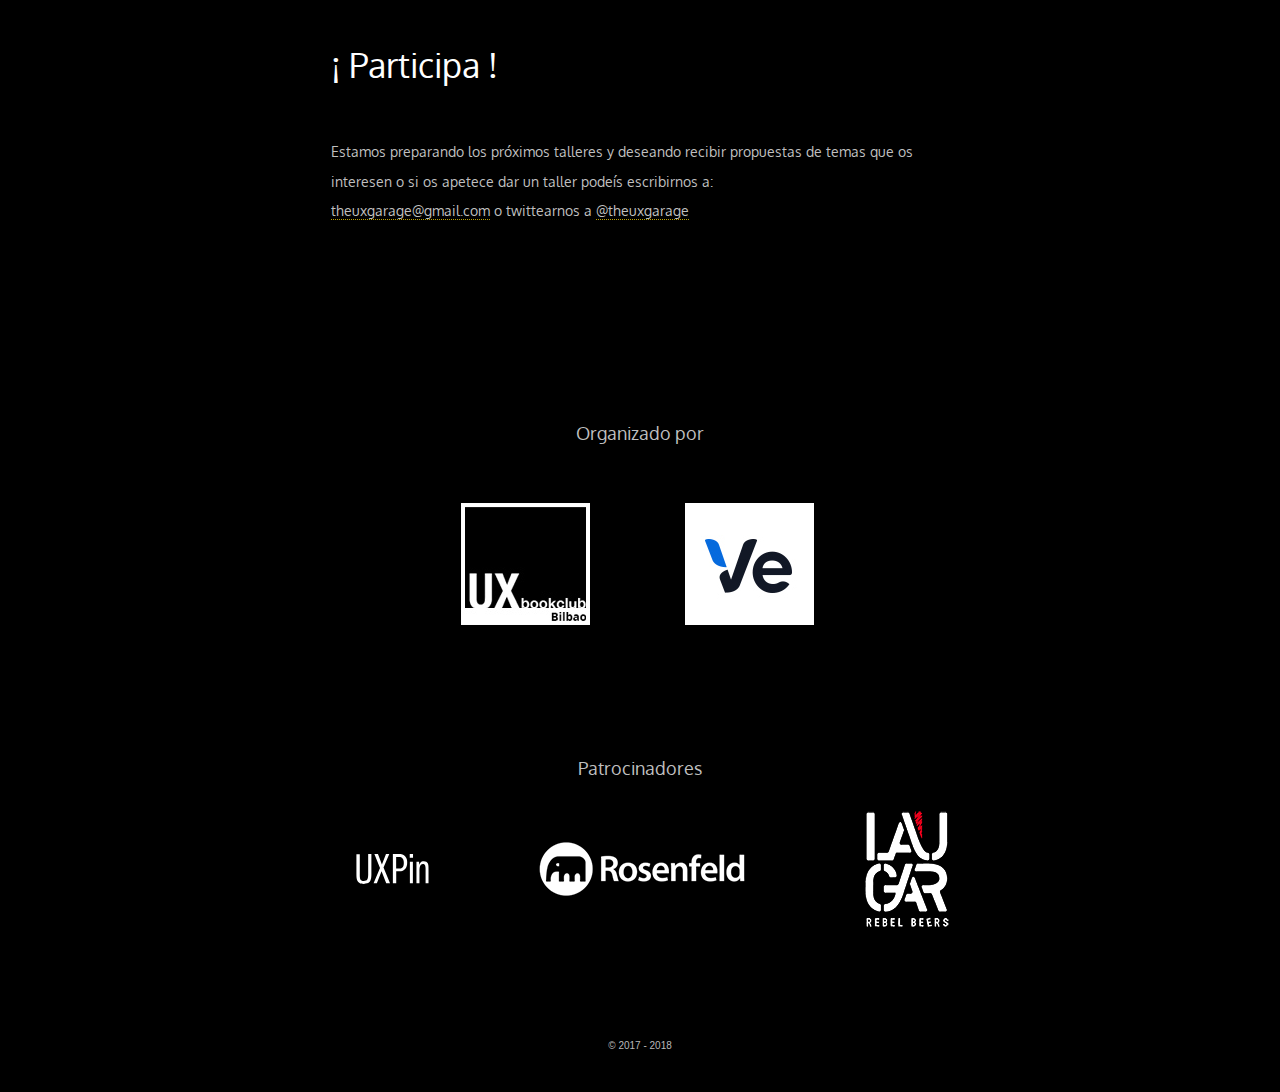
==== commit dc243b53: "new event content update" ====
--- a/index.html
+++ b/index.html
@@ -97,9 +97,45 @@
 <div id="uxg-content" class="o-pageContent">
 	<div class="uxg-main" role="main">
 		<main>
-      <div class="wrapper">
+      
+
+   
+    <div class="o-sectionContainer--info has-noborder">
+    <div class="wrapper  c-section--intro">
+      <div class="c-info">
+            <h2 class="c-info-title">11<small>º</small> Taller,<br>
+       	       16 / 05 / 19 &nbsp; de 18:00 a 20:00 h  </h2>
+       	<div class="c-info-where">
+       		<div class="c-info-place">Doc Bilbao,  Paseo Uribitarte 3 - Bilbao</div>
+       	</div>
+       	<div class="c-info-text">
+       	  <p style="font-size:20px"> Taller Gamificación de proyectos ágiles. </p>
+
+          <p>¿Piensas que no puedes divertirte trabajando y ser ágil al mismo tiempo?</p>
+       		<p>Ven a disfrutar de una sesión gamificada de gestión ágil, trabajo en equipo y creatividad ¡y
+						todo eso divirtiéndote! Los equipos se verán envueltos en una variedad de retos en las
+						que pondrán a prueba sus capacidades. </p>
+						<p>El objetivo es aprender a ver de otra manera, usar un pensamiento divergente a la vez
+							que somos más ágiles, generamos mayor valor de innovación, y aumentamos la
+							productividad del equipo.</p>
+       	
+       	</div>
+       	<div class="c-info-biolink">
+       		<div class="c-info-biotext">Guía la sesión: Ana Ramírez. <a  href="#bio">Ver BIO</a></div>
+				 </div>
+
+				 <div class="c-info-btn">
+					<a href="https://www.eventbrite.es/e/entradas-gamificacion-de-proyectos-agiles-61540963679" class="c-link-ohyeah" target="_blank" title="Enlace para apuntarse al taller, se abrirá en una nueva ventana">Apúntate</a>
+				</div>
+				 
+    	</div>
+    	</div>
+		</div>
+		
+
+		<div class="">
       <div class="o-sectionContainer--intro">
-	      	<section class="c-section c-section--intro">
+	      	<section class="c-section wrapper">
 	      	 <h1 class="u-hidden-visually">The UX GARAGE</h1>
 	      	 <p>De la mano de <a href="https://www.veinteractive.com/es" target="_blank" title="Acceso al site de Ve, este enlace se abrirá en una nueva ventana del navegador">Ve</a> y <a href="https://twitter.com/uxbcbilbao" target="_blank" title="Acceso al perfil de twitter de ux book club Bilbao,este enlace se abrirá en una nueva ventana del navegador">Bilbao UX Book Club</a>, nace The UX GARAGE, un espacio de actividad dirigido a diseñadores, desarrolladores, líderes de proyectos -terrestres o de otros planetas-, sibaritas, espartanos y profesionales con ganas de aprender, compartir y experimentar sobre la experiencia de usuario en toda la amplitud de su significado.</p>
 	      	 <p>Se plantea en un formato de sesiones cortas que permitan experimentar diferentes técnicas o perspectivas de abordaje del UX.<br>
@@ -109,41 +145,35 @@
 
 		  </div><!--end wrapper -->
 
-   
-    <div class="o-sectionContainer--info">
-    <div class="wrapper">
-      <div class="c-info">
-            <h2 class="c-info-title">10<small>º</small> Taller,<br>
-       	      Realizado el 16 / 04 / 19 </h2>
-       	<div class="c-info-where">
-       		<div class="c-info-place">Doc Bilbao,  Paseo Uribitarte 3 - Bilbao</div>
-       	</div>
-       	<div class="c-info-text">
-       	  <p> Todas las personas sabemos hablar en público </p>
-
-          <p>Sí, por supuesto, sabemos hablar en público pero...¿Influir en público? ¿Qué variables debemos tener en cuenta para que nuestro mensaje llegue realmente? </p>
-       		<p>El objetivo es conocer tanto aquellas variables que podemos controlar como aquellas que tenemos que tener en consideración. ¿Te animas? </p>
-       	
-       	</div>
-       	<div class="c-info-biolink">
-       		<div class="c-info-biotext">Guía la sesión: Beñat Urrutikoetxea. <a  href="#bio">Ver BIO</a></div>
-				 </div>
-				 
-    	</div>
-    	</div>
-    </div>
-
        <div class="o-sectionContainer--bio" id="bio">
      <div class="wrapper">
       <div class="c-bio">
-         <div class="c-bio-heading"><div class="c-info-biotext">BIO Beñat Urrutikoetxea</div></div>
+         <div class="c-bio-heading"><div class="c-info-biotext">BIO Ana Ramírez</div></div>
          <div class="c-bio-photo">
-         		<img src="assets/images/talleres/10-taller/benat-urrutikoetxea-uxg.jpg" alt="Beñat Urrutikoetxea, sesión the ux garage">
+         		<img src="assets/images/talleres/11-taller/ana-ramirez-uxg.jpg" alt="Ana Ramírez, sesión the ux garage">
          </div>
 		         <div class="c-bio-text">
-		         	<p>Apasionado del marketing, las plataformas de redes sociales, el emprendimiento y la investigación en el terreno profesional mientras que en lo personal me encantan los deportes, la cultura y los libros. Me caracterizo por ser curioso y estar dispuesto siempre a aprender con mi lema: Emprender es aprender. Soy AMPRENDEDOR (no me he confundido de vocal). Una idea siempre ronda su cabeza: ¿qué papel puede jugar el marketing en la mejora de la sociedad y todo lo que nos rodea? </p>
-
-							<p>Docente e investigador en comportamiento y marketing en la Universidad de Granada después de comenzar los estudios en la Universidad del País Vasco/Euskal Herriko Unibertsitatea donde se realizó la Licenciatura en Administración y Dirección de Empresas, después viajar a Granada para realizar el Máster de Marketing y Comportamiento del Consumidor. He sido muy feliz como técnico en la Coordinación General de Emprendimiento (UGRemprendedora), docente en la Universidad Internacional de La Rioja y miembro del comité organizador de un par de ediciones de las maravillosas JIFFI. </p>
+		         	<p>Si metes en la mitad de una coctelera pasión por el mundo digital, los nuevos avances
+								tecnológicos y la neurociencia, una pizca de arte, otra de cómics y animación, un poco de
+								buena música y arquitectura, y la otra mitad que queda la rellenas con diseño y juegos
+								obtienes el combinado que caracteriza a Ana Ramirez.</p>
+
+							<p>Se define como diseñadora (Licenciada en Bellas Artes, especialidad de Diseño).
+								Después de comenzar su carrera profesional en el mundo del diseño y la interacción,
+								pasar por el mundo de la educación y trabajar como Directora Creativa y de Contenidos
+								Educativos de Videojuegos, Seriousgames y Advergaming, creo Little Red studio para
+								ayudar a encontrar soluciones a los problemas de los clientes, utilizando la gamificación
+								en los procesos y desarrollo de producto.</p>
+
+								<p>A parte colabora junto a On rrhh aplicando la gamificación en formación de liderazgo de
+									directivos, trabajo en equipo y metodología ágil.</p>
+
+								<p>Recientemente galardonada con “Iron Design Award winner in 2018 - 2019  <a target="_blank" rel="nollow noopener" href="https://competition.adesignaward.com/gooddesign.php?ID=79137">	Graphics and
+										Visual Communication Design Award Category.</a></p>
+								<p><i>“Creemos que sus contribuciones inteligentes y diligentes a las artes, la ciencia, el diseño
+											y la tecnología a través de la creación de obras, productos, proyectos y servicios
+											superiores hacen del mundo un lugar mejor.”</i></p>
+
 						</div>
       </div>
       </div>
@@ -214,7 +244,7 @@
 			     		<li class="c-footer-item is-rosendfeld">
 					     	<img src="assets/images/Rosenfeld-white.png" alt="Rosendfeld Media">
 			       </li>
-			     		<li class="c-footer-item is-laugar">
+			     	 <li class="c-footer-item is-laugar">
 			  		 <img src="assets/images/laugar-rebel-beers.png"  alt="Laugar Rebel Beer">
 			     	</li>
 			     </ul>
--- a/assets/css/main.min.css
+++ b/assets/css/main.min.css
@@ -1 +1 @@
-@import url(https://fonts.googleapis.com/css?family=Oxygen:400,700);/*! SETTINGS     AJUSTES  ////////////////////////////////////// *//*! # THE UX GARAGE FONT FAMILY  *//*! TOOLS        HERRAMIENTAS  /////////////////////////////// *//*! GENERIC      GENÉRICO  /////////////////////////////////// *//*! box-sizing */html{box-sizing:border-box}*,:after,:before{box-sizing:inherit}/*! normalize.css v5.0.0 | MIT License | github.com/necolas/normalize.css */html{font-family:sans-serif;line-height:1.15;-ms-text-size-adjust:100%;-webkit-text-size-adjust:100%}body{margin:0}article,aside,footer,header,nav,section{display:block}h1{font-size:2em;margin:.67em 0}figcaption,figure,main{display:block}figure{margin:1em 40px}hr{box-sizing:content-box;height:0;overflow:visible}pre{font-family:monospace,monospace;font-size:1em}a{background-color:transparent;-webkit-text-decoration-skip:objects}a:active,a:hover{outline-width:0}abbr[title]{border-bottom:none;text-decoration:underline;text-decoration:underline dotted}b,strong{font-weight:inherit}b,strong{font-weight:bolder}code,kbd,samp{font-family:monospace,monospace;font-size:1em}dfn{font-style:italic}mark{background-color:#ff0;color:#000}small{font-size:80%}sub,sup{font-size:75%;line-height:0;position:relative;vertical-align:baseline}sub{bottom:-.25em}sup{top:-.5em}audio,video{display:inline-block}audio:not([controls]){display:none;height:0}img{border-style:none}svg:not(:root){overflow:hidden}button,input,optgroup,select,textarea{font-family:sans-serif;font-size:100%;line-height:1.15;margin:0}button,input{overflow:visible}button,select{text-transform:none}[type=reset],[type=submit],button,html [type=button]{-webkit-appearance:button}[type=button]::-moz-focus-inner,[type=reset]::-moz-focus-inner,[type=submit]::-moz-focus-inner,button::-moz-focus-inner{border-style:none;padding:0}[type=button]:-moz-focusring,[type=reset]:-moz-focusring,[type=submit]:-moz-focusring,button:-moz-focusring{outline:1px dotted ButtonText}fieldset{border:1px solid silver;margin:0 2px;padding:.35em .625em .75em}legend{box-sizing:border-box;color:inherit;display:table;max-width:100%;padding:0;white-space:normal}progress{display:inline-block;vertical-align:baseline}textarea{overflow:auto}[type=checkbox],[type=radio]{box-sizing:border-box;padding:0}[type=number]::-webkit-inner-spin-button,[type=number]::-webkit-outer-spin-button{height:auto}[type=search]{-webkit-appearance:textfield;outline-offset:-2px}[type=search]::-webkit-search-cancel-button,[type=search]::-webkit-search-decoration{-webkit-appearance:none}::-webkit-file-upload-button{-webkit-appearance:button;font:inherit}details,menu{display:block}summary{display:list-item}canvas{display:inline-block}template{display:none}[hidden]{display:none}/*! A very simple reset that sits on top of Normalize.css. */blockquote,body,dd,dl,fieldset,figure,h1,h2,h3,h4,h5,h6,hr,legend,ol,p,pre,ul{margin:0;padding:0}li>ol,li>ul{margin-bottom:0}table{border-collapse:collapse;border-spacing:0}fieldset{min-width:0;border:0}/*! ELEMENTS     ELEMENTOS  ////////////////////////////////// */html{font-size:100%;overflow-y:scroll;min-height:100%}/*! GLOBAL ELEMENTS SETTINGS */body{font-size:62.5%;font-family:Oxygen,Century Gothic,sans-serif}ul li{list-style-type:none}p{font-size:18px;font-size:1.125rem;line-height:2.1;color:#bfbfbf;font-family:Oxygen,Century Gothic,sans-serif;margin-bottom:20px}p a:link,p a:visited{color:#bfbfbf;text-decoration:none;border-bottom:1px dotted #baa004;-webkit-transition:all .3s ease-in-out;transition:all .3s ease-in-out}p a:active,p a:focus,p a:hover{color:#ffda00}h1{font-size:40px;font-size:2.5rem}h2{font-size:24px;font-size:1.5rem}h3{font-size:20px;font-size:1.25rem}h4{font-size:18px;font-size:1.125rem}h5{font-size:16px;font-size:1rem}h6{font-size:14px;font-size:.875rem}h2,h3,h4,h5,h6{font-weight:300}h1,h2,h3,h4,h5,h6{color:#444}abbr[title]{text-decoration:none}img{max-width:100%;font-style:italic;vertical-align:middle}img[height],img[width]{max-width:none}table{width:100%}.wrapper{margin:0 auto;padding-left:30px;padding-right:30px}@media screen and (min-width:1007px){.wrapper{width:650px;padding:0 16px}}@media screen and (min-width:770px) and (max-width:1007px){.wrapper{width:556px}}@media screen and (min-width:600px) and (max-width:769px){.wrapper{width:525px}}@media screen and (min-width:480px) and (max-width:599px){.wrapper{width:440px}}/*! OBJETCS      OBJETOS ///////////////////////////////////// */body{background-color:#000;background-color:#000}.uxg-garage{background-image:url(../images/uxg-fondo.svg);background-repeat:no-repeat;background-position:center 160px;background-size:auto auto}@media screen and (min-width:1007px){.uxg-garage{background-size:170% auto}}@media screen and (min-width:600px) and (max-width:769px){.uxg-garage{background-size:220% auto}}@media screen and (max-width:600px){.uxg-garage{background-image:none}}.uxg-garage--ediciones{background-image:none}.uxg-garage.is-taller{background-image:none}.o-site{width:100%;margin:0 auto}.o-sectionContainer--bio,.o-sectionContainer--info{background-image:url(../images/bg-section.gif);background-repeat:no-repeat;background-position:left top;background-size:auto;padding-top:50px;margin-top:40px;margin-bottom:40px}@media screen and (max-width:479px){.o-sectionContainer--bio,.o-sectionContainer--info{background-size:90% auto}}@media screen and (min-width:480px) and (max-width:599px){.o-sectionContainer--bio,.o-sectionContainer--info{background-size:82% auto}}@media screen and (min-width:600px) and (max-width:769px){.o-sectionContainer--bio,.o-sectionContainer--info{background-size:81% auto}}@media screen and (min-width:770px) and (max-width:1024px){.o-sectionContainer--bio,.o-sectionContainer--info{background-size:77% auto}}.o-sectionContainer--talleres{padding-top:30px;margin-top:40px}.o-sectionContainer--taller{padding-top:30px;margin-top:40px}/*! COMPONENTS   COMPONENTES  /////////////////////////////// *//*! HEADER */.o-pageHeader{width:100%}.o-header{text-align:center;width:100%;border-top:solid 1px #333;padding-top:90px;padding-bottom:120px}@media screen and (max-width:399px){.o-header{padding-top:40px;padding-bottom:45px}}@media screen and (min-width:400px) and (max-width:599px){.o-header{padding-top:25px;padding-bottom:45px}}.o-header--taller{text-align:center;padding-top:20px;border-top:solid 1px #333}.o-header--taller .c-brand{text-align:left;padding-top:20px}/*! FOOTER */.o-pageFooter{width:100%;text-align:center;padding:40px 0}.c-footer-credits{display:-webkit-box;display:-ms-flexbox;display:flex;-webkit-box-orient:horizontal;-webkit-box-direction:normal;-ms-flex-direction:row;flex-direction:row;-webkit-box-pack:center;-ms-flex-pack:center;justify-content:center;text-align:center}.c-footer-credits div{margin:30px 45px 45px 45px}@media screen and (max-width:599px){.c-footer-credits{-webkit-box-orient:vertical;-webkit-box-direction:normal;-ms-flex-direction:column;flex-direction:column}}.c-footer-text{color:#d8d8d8;font-size:16px;font-size:1rem}.c-footer-copy{color:#bab8b8;font-size:10px;font-size:.625rem;font-family:Arial,Helvetica,sans-serif;padding-top:60px}.c-footer a:link,.c-footer a:visited{color:#d8d8d8;text-decoration:none;margin-right:5px;border-bottom:1px dotted #baa004;-webkit-transition:all .3s ease-in-out;transition:all .3s ease-in-out}.c-footer a:active,.c-footer a:focus,.c-footer a:hover{color:#ffda00}.c-footer-block{padding-top:30px;padding-bottom:50px}.c-footer-list{display:-webkit-box;display:-ms-flexbox;display:flex;-webkit-box-orient:horizontal;-webkit-box-direction:normal;-ms-flex-direction:row;flex-direction:row;-webkit-box-align:center;-ms-flex-align:center;align-items:center;-webkit-box-pack:justify;-ms-flex-pack:justify;justify-content:space-between;-ms-flex-wrap:wrap;flex-wrap:wrap}@media screen and (max-width:599px){.c-footer-list{-webkit-box-orient:vertical;-webkit-box-direction:normal;-ms-flex-direction:column;flex-direction:column}}.c-footer-item{-webkit-box-flex:0;-ms-flex:0 1 auto;flex:0 1 auto}.c-footer-item.is-rosendfeld{margin-left:-35px}@media screen and (max-width:599px){.c-footer-item.is-rosendfeld{margin-left:0;padding-bottom:45px}}@media screen and (max-width:599px){.c-footer-item{margin-bottom:45px}}.c-footer-item a:link,.c-footer-item a:visited{border-bottom:none}.c-section--intro{padding-top:150px;background-image:url(../images/uxg-flecha.svg);background-position:top center;background-repeat:no-repeat;background-size:auto;padding-bottom:50px}@media screen and (max-width:479px){.c-section--intro{padding-top:100px}}@media screen and (min-width:480px) and (max-width:599px){.c-section--intro{padding-top:100px}}.c-info-title{color:#fff;font-size:34px;font-size:2.125rem;line-height:1.3;font-weight:400;font-family:Oxygen,Century Gothic,sans-serif;margin-bottom:22px}@media screen and (min-width:480px) and (max-width:599px){.c-info-title{font-size:30px;font-size:1.875rem}}@media screen and (max-width:479px){.c-info-title{font-size:24px;font-size:1.5rem}}.c-info-img{text-align:center;margin:0 auto 25px 0}.c-info-place{background-image:url(../images/uxg-icon-place.svg);background-repeat:no-repeat;background-position:left top;color:#bfbfbf;font-size:18px;font-size:1.125rem;line-height:1.7;padding-left:25px}.c-info-place a:link,.c-info-place a:visited{color:#bfbfbf;text-decoration:none;border-bottom:1px dotted #baa004;-webkit-transition:all .3s ease-in-out;transition:all .3s ease-in-out}.c-info-place a:active,.c-info-place a:focus,.c-info-place a:hover{color:#ffda00}.c-info-text{margin-top:50px;margin-bottom:50px}.c-info-text p{font-size:14px;font-size:.875rem}.c-info-biolink{margin-bottom:50px}.c-info-biotext{background-image:url(../images/uxg-icon-person.svg);background-repeat:no-repeat;background-position:left top;color:#bfbfbf;font-size:14px;font-size:.875rem;line-height:1.7;padding-left:35px}.c-info-biotext a:link,.c-info-biotext a:visited{color:#bfbfbf;text-decoration:none;border-bottom:1px dotted #baa004;-webkit-transition:all .3s ease-in-out;transition:all .3s ease-in-out}.c-info-biotext a:active,.c-info-biotext a:focus,.c-info-biotext a:hover{color:#ffda00}.c-info-btn{background-image:url(../images/uxg-flecha-btn.svg);background-repeat:no-repeat;background-position:30% bottom;padding-bottom:210px;background-size:auto}@media screen and (max-width:399px){.c-info-btn{background-size:78% auto;padding-bottom:170px;background-position:right bottom}}@media screen and (min-width:400px) and (max-width:599px){.c-info-btn{background-size:78% auto;background-position:right bottom}}@media screen and (min-width:600px) and (max-width:769px){.c-info-btn{background-position:50% bottom}}.c-link-ohyeah:link,.c-link-ohyeah:visited{color:#fff;font-family:Oxygen,Century Gothic,sans-serif;font-size:13px;font-size:.8125rem;border-style:solid;border-width:1px;border-color:#ffda00;font-size:30px;font-size:1.875rem;font-weight:400;text-decoration:none;text-transform:uppercase;padding:15px 20px 22px 20px;display:block;-webkit-transition:all .3s ease-in-out;transition:all .3s ease-in-out;width:190px}.c-link-ohyeah:active,.c-link-ohyeah:focus,.c-link-ohyeah:hover{background-color:rgba(255,218,0,.2)}.c-link:link,.c-link:visited{color:#fff;font-family:Oxygen,Century Gothic,sans-serif;font-size:13px;font-size:.8125rem;border-style:solid;border-width:1px;border-color:#ffda00;font-size:30px;font-size:1.875rem;font-weight:400;text-decoration:none;text-transform:uppercase;padding:15px 20px 22px 20px;-webkit-transition:all .3s ease-in-out;transition:all .3s ease-in-out;width:auto}.c-link:active,.c-link:focus,.c-link:hover{background-color:rgba(255,218,0,.2)}.c-bio-heading{margin-bottom:30px}.c-bio-photo{margin-bottom:30px}.c-bio-text{margin-top:10px}.c-bio-text p{font-size:14px;font-size:.875rem;padding-left:35px}.c-media img{margin:20px 0}.c-global-btn{padding:0 0 50px 0}.o-pageContent--taller .c-info-title{font-size:24px;font-size:1.5rem}@media screen and (max-width:399px){.o-pageContent--taller .c-info-title{font-size:18px;font-size:1.125rem}}.o-pageContent--taller .c-doc{font-size:20px;font-size:1.25rem;line-height:1.5}@media screen and (max-width:399px){.o-pageContent--taller .c-doc{font-size:16px;font-size:1rem;line-height:1.5}}.c-article__header{padding:10px 0 40px 0}.c-article__headline{font-size:34px;font-size:2.125rem;color:#fff}.c-article__body{min-height:55vh}.c-list{color:#fff;padding-top:10px}.c-list__item{margin-bottom:40px}.c-list__date{width:100%;margin-bottom:5px}.c-list__date span{font-size:12px;font-size:.75rem;letter-spacing:1px;letter-spacing:.0625rem;color:#9e9d9d}.c-list__content a:link,.c-list__content a:visited{color:#bfbfbf;font-size:22px;font-size:1.375rem;text-decoration:none;border-bottom:1px dotted #baa004;-webkit-transition:all .3s ease-in-out;transition:all .3s ease-in-out}@media screen and (max-width:480px){.c-list__content a:link,.c-list__content a:visited{font-size:18px;font-size:1.125rem}}.c-list__content a:active,.c-list__content a:focus,.c-list__content a:hover{color:#ffda00}.c-list__content p{margin-top:5px;font-size:12px;font-size:.75rem;color:#9e9d9d;letter-spacing:1px;letter-spacing:.0625rem}.c-nav ul{padding:1em 0;margin:0}.c-nav ul li a:link,.c-nav ul li a:visited{color:#bab8b8;text-decoration:none;-webkit-transition:all .3s ease-in-out;transition:all .3s ease-in-out;font-size:11px;font-size:.6875rem;letter-spacing:2.5px;letter-spacing:.15625rem;text-transform:uppercase;padding:.5rem .5rem .5rem 0}.c-nav ul li a:active,.c-nav ul li a:focus,.c-nav ul li a:hover{color:#ffda00}.c-nav ul li.is-active a:link,.c-nav ul li.is-active a:visited{color:#ffda00}.c-nav ul li.is-active a:active,.c-nav ul li.is-active a:focus,.c-nav ul li.is-active a:hover{color:#ffda00}.c-gallery-list{display:-ms-grid;display:grid;-ms-grid-columns:(minmax(180px,1fr)) [auto-fill];grid-template-columns:repeat(auto-fill,minmax(180px,1fr));grid-auto-rows:auto;grid-column-gap:20px;grid-row-gap:20px}/*! UTILITIES    UTILIDADES  /////////////////////////////// *//*! utilities */.u-clearfix{display:table;clear:both;content:''}.u-hidden-visually{border:0!important;clip:rect(0 0 0 0)!important;-webkit-clip-path:inset(50%)!important;clip-path:inset(50%)!important;height:1px!important;margin:-1px!important;overflow:hidden!important;padding:0!important;position:absolute!important;white-space:nowrap!important;width:1px!important}.u-hidden{display:none!important}.u-text-right{text-align:right!important}.u-text-left{text-align:left!important}.u-text-center{text-align:center!important}.u-text-justify{text-align:justify!important}.u-skip a{position:absolute;left:-10000px;top:auto;width:1px;height:1px;overflow:hidden}.u-skip a:focus{position:static;width:auto;height:auto}+@import url(https://fonts.googleapis.com/css?family=Oxygen:400,700);/*! SETTINGS     AJUSTES  ////////////////////////////////////// *//*! # THE UX GARAGE FONT FAMILY  *//*! TOOLS        HERRAMIENTAS  /////////////////////////////// *//*! GENERIC      GENÉRICO  /////////////////////////////////// *//*! box-sizing */html{box-sizing:border-box}*,:after,:before{box-sizing:inherit}/*! normalize.css v5.0.0 | MIT License | github.com/necolas/normalize.css */html{font-family:sans-serif;line-height:1.15;-ms-text-size-adjust:100%;-webkit-text-size-adjust:100%}body{margin:0}article,aside,footer,header,nav,section{display:block}h1{font-size:2em;margin:.67em 0}figcaption,figure,main{display:block}figure{margin:1em 40px}hr{box-sizing:content-box;height:0;overflow:visible}pre{font-family:monospace,monospace;font-size:1em}a{background-color:transparent;-webkit-text-decoration-skip:objects}a:active,a:hover{outline-width:0}abbr[title]{border-bottom:none;text-decoration:underline;text-decoration:underline dotted}b,strong{font-weight:inherit}b,strong{font-weight:bolder}code,kbd,samp{font-family:monospace,monospace;font-size:1em}dfn{font-style:italic}mark{background-color:#ff0;color:#000}small{font-size:80%}sub,sup{font-size:75%;line-height:0;position:relative;vertical-align:baseline}sub{bottom:-.25em}sup{top:-.5em}audio,video{display:inline-block}audio:not([controls]){display:none;height:0}img{border-style:none}svg:not(:root){overflow:hidden}button,input,optgroup,select,textarea{font-family:sans-serif;font-size:100%;line-height:1.15;margin:0}button,input{overflow:visible}button,select{text-transform:none}[type=reset],[type=submit],button,html [type=button]{-webkit-appearance:button}[type=button]::-moz-focus-inner,[type=reset]::-moz-focus-inner,[type=submit]::-moz-focus-inner,button::-moz-focus-inner{border-style:none;padding:0}[type=button]:-moz-focusring,[type=reset]:-moz-focusring,[type=submit]:-moz-focusring,button:-moz-focusring{outline:1px dotted ButtonText}fieldset{border:1px solid silver;margin:0 2px;padding:.35em .625em .75em}legend{box-sizing:border-box;color:inherit;display:table;max-width:100%;padding:0;white-space:normal}progress{display:inline-block;vertical-align:baseline}textarea{overflow:auto}[type=checkbox],[type=radio]{box-sizing:border-box;padding:0}[type=number]::-webkit-inner-spin-button,[type=number]::-webkit-outer-spin-button{height:auto}[type=search]{-webkit-appearance:textfield;outline-offset:-2px}[type=search]::-webkit-search-cancel-button,[type=search]::-webkit-search-decoration{-webkit-appearance:none}::-webkit-file-upload-button{-webkit-appearance:button;font:inherit}details,menu{display:block}summary{display:list-item}canvas{display:inline-block}template{display:none}[hidden]{display:none}/*! A very simple reset that sits on top of Normalize.css. */blockquote,body,dd,dl,fieldset,figure,h1,h2,h3,h4,h5,h6,hr,legend,ol,p,pre,ul{margin:0;padding:0}li>ol,li>ul{margin-bottom:0}table{border-collapse:collapse;border-spacing:0}fieldset{min-width:0;border:0}/*! ELEMENTS     ELEMENTOS  ////////////////////////////////// */html{font-size:100%;overflow-y:scroll;min-height:100%}/*! GLOBAL ELEMENTS SETTINGS */body{font-size:62.5%;font-family:Oxygen,Century Gothic,sans-serif}ul li{list-style-type:none}p{font-size:18px;font-size:1.125rem;line-height:2.1;color:#bfbfbf;font-family:Oxygen,Century Gothic,sans-serif;margin-bottom:20px}p a:link,p a:visited{color:#bfbfbf;text-decoration:none;border-bottom:1px dotted #baa004;-webkit-transition:all .3s ease-in-out;transition:all .3s ease-in-out}p a:active,p a:focus,p a:hover{color:#ffda00}h1{font-size:40px;font-size:2.5rem}h2{font-size:24px;font-size:1.5rem}h3{font-size:20px;font-size:1.25rem}h4{font-size:18px;font-size:1.125rem}h5{font-size:16px;font-size:1rem}h6{font-size:14px;font-size:.875rem}h2,h3,h4,h5,h6{font-weight:300}h1,h2,h3,h4,h5,h6{color:#444}abbr[title]{text-decoration:none}img{max-width:100%;font-style:italic;vertical-align:middle}img[height],img[width]{max-width:none}table{width:100%}.wrapper{margin:0 auto;padding-left:30px;padding-right:30px}@media screen and (min-width:1007px){.wrapper{width:650px;padding:0 16px}}@media screen and (min-width:770px) and (max-width:1007px){.wrapper{width:556px}}@media screen and (min-width:600px) and (max-width:769px){.wrapper{width:525px}}@media screen and (min-width:480px) and (max-width:599px){.wrapper{width:440px}}/*! OBJETCS      OBJETOS ///////////////////////////////////// */body{background-color:#000;background-color:#000}.uxg-garage{background-image:url(../images/uxg-fondo.svg);background-repeat:no-repeat;background-position:center 160px;background-size:auto auto}@media screen and (min-width:1007px){.uxg-garage{background-size:170% auto}}@media screen and (min-width:600px) and (max-width:769px){.uxg-garage{background-size:220% auto}}@media screen and (max-width:600px){.uxg-garage{background-image:none}}.uxg-garage--ediciones{background-image:none}.uxg-garage.is-taller{background-image:none}.o-site{width:100%;margin:0 auto}.o-sectionContainer--bio,.o-sectionContainer--intro{background-image:url(../images/bg-section.gif);background-repeat:no-repeat;background-position:left top;background-size:auto;padding-top:50px;margin-top:40px;margin-bottom:40px}@media screen and (max-width:479px){.o-sectionContainer--bio,.o-sectionContainer--intro{background-size:90% auto}}@media screen and (min-width:480px) and (max-width:599px){.o-sectionContainer--bio,.o-sectionContainer--intro{background-size:82% auto}}@media screen and (min-width:600px) and (max-width:769px){.o-sectionContainer--bio,.o-sectionContainer--intro{background-size:81% auto}}@media screen and (min-width:770px) and (max-width:1024px){.o-sectionContainer--bio,.o-sectionContainer--intro{background-size:77% auto}}.o-sectionContainer--info{background-image:url(../images/bg-section.gif);background-repeat:no-repeat;background-position:left top;background-size:auto;padding-top:50px;margin-top:40px;margin-bottom:40px}.o-sectionContainer--info.has-noborder{background-image:none;padding-top:10px}@media screen and (max-width:479px){.o-sectionContainer--info{background-size:90% auto}}@media screen and (min-width:480px) and (max-width:599px){.o-sectionContainer--info{background-size:82% auto}}@media screen and (min-width:600px) and (max-width:769px){.o-sectionContainer--info{background-size:81% auto}}@media screen and (min-width:770px) and (max-width:1024px){.o-sectionContainer--info{background-size:77% auto}}.o-sectionContainer--talleres{padding-top:30px;margin-top:40px}.o-sectionContainer--taller{padding-top:30px;margin-top:40px}/*! COMPONENTS   COMPONENTES  /////////////////////////////// *//*! HEADER */.o-pageHeader{width:100%}.o-header{text-align:center;width:100%;border-top:solid 1px #333;padding-top:90px;padding-bottom:120px}@media screen and (max-width:399px){.o-header{padding-top:40px;padding-bottom:45px}}@media screen and (min-width:400px) and (max-width:599px){.o-header{padding-top:25px;padding-bottom:45px}}.o-header--taller{text-align:center;padding-top:20px;border-top:solid 1px #333}.o-header--taller .c-brand{text-align:left;padding-top:20px}/*! FOOTER */.o-pageFooter{width:100%;text-align:center;padding:40px 0}.c-footer-credits{display:-webkit-box;display:-ms-flexbox;display:flex;-webkit-box-orient:horizontal;-webkit-box-direction:normal;-ms-flex-direction:row;flex-direction:row;-webkit-box-pack:center;-ms-flex-pack:center;justify-content:center;text-align:center}.c-footer-credits div{margin:30px 45px 45px 45px}@media screen and (max-width:599px){.c-footer-credits{-webkit-box-orient:vertical;-webkit-box-direction:normal;-ms-flex-direction:column;flex-direction:column}}.c-footer-text{color:#d8d8d8;font-size:16px;font-size:1rem}.c-footer-copy{color:#bab8b8;font-size:10px;font-size:.625rem;font-family:Arial,Helvetica,sans-serif;padding-top:60px}.c-footer a:link,.c-footer a:visited{color:#d8d8d8;text-decoration:none;margin-right:5px;border-bottom:1px dotted #baa004;-webkit-transition:all .3s ease-in-out;transition:all .3s ease-in-out}.c-footer a:active,.c-footer a:focus,.c-footer a:hover{color:#ffda00}.c-footer-block{padding-top:30px;padding-bottom:50px}.c-footer-list{display:-webkit-box;display:-ms-flexbox;display:flex;-webkit-box-orient:horizontal;-webkit-box-direction:normal;-ms-flex-direction:row;flex-direction:row;-webkit-box-align:center;-ms-flex-align:center;align-items:center;-webkit-box-pack:justify;-ms-flex-pack:justify;justify-content:space-between;-ms-flex-wrap:wrap;flex-wrap:wrap}@media screen and (max-width:599px){.c-footer-list{-webkit-box-orient:vertical;-webkit-box-direction:normal;-ms-flex-direction:column;flex-direction:column}}.c-footer-item{-webkit-box-flex:0;-ms-flex:0 1 auto;flex:0 1 auto}.c-footer-item.is-rosendfeld{margin-left:-35px}@media screen and (max-width:599px){.c-footer-item.is-rosendfeld{margin-left:0;padding-bottom:45px}}@media screen and (max-width:599px){.c-footer-item{margin-bottom:45px}}.c-footer-item a:link,.c-footer-item a:visited{border-bottom:none}.c-section--intro{padding-top:150px;background-image:url(../images/uxg-flecha.svg);background-position:top center;background-repeat:no-repeat;background-size:auto;padding-bottom:50px}@media screen and (max-width:479px){.c-section--intro{padding-top:100px}}@media screen and (min-width:480px) and (max-width:599px){.c-section--intro{padding-top:100px}}.c-info-title{color:#fff;font-size:34px;font-size:2.125rem;line-height:1.3;font-weight:400;font-family:Oxygen,Century Gothic,sans-serif;margin-bottom:22px}@media screen and (min-width:480px) and (max-width:599px){.c-info-title{font-size:30px;font-size:1.875rem}}@media screen and (max-width:479px){.c-info-title{font-size:24px;font-size:1.5rem}}.c-info-img{text-align:center;margin:0 auto 25px 0}.c-info-place{background-image:url(../images/uxg-icon-place.svg);background-repeat:no-repeat;background-position:left top;color:#bfbfbf;font-size:18px;font-size:1.125rem;line-height:1.7;padding-left:25px}.c-info-place a:link,.c-info-place a:visited{color:#bfbfbf;text-decoration:none;border-bottom:1px dotted #baa004;-webkit-transition:all .3s ease-in-out;transition:all .3s ease-in-out}.c-info-place a:active,.c-info-place a:focus,.c-info-place a:hover{color:#ffda00}.c-info-text{margin-top:50px;margin-bottom:50px}.c-info-text p{font-size:14px;font-size:.875rem}.c-info-biolink{margin-bottom:50px}.c-info-biotext{background-image:url(../images/uxg-icon-person.svg);background-repeat:no-repeat;background-position:left top;color:#bfbfbf;font-size:14px;font-size:.875rem;line-height:1.7;padding-left:35px}.c-info-biotext a:link,.c-info-biotext a:visited{color:#bfbfbf;text-decoration:none;border-bottom:1px dotted #baa004;-webkit-transition:all .3s ease-in-out;transition:all .3s ease-in-out}.c-info-biotext a:active,.c-info-biotext a:focus,.c-info-biotext a:hover{color:#ffda00}.c-info-btn{background-image:url(../images/uxg-flecha-btn.svg);background-repeat:no-repeat;background-position:30% bottom;padding-bottom:210px;background-size:auto}@media screen and (max-width:399px){.c-info-btn{background-size:78% auto;padding-bottom:170px;background-position:right bottom}}@media screen and (min-width:400px) and (max-width:599px){.c-info-btn{background-size:78% auto;background-position:right bottom}}@media screen and (min-width:600px) and (max-width:769px){.c-info-btn{background-position:50% bottom}}.c-link-ohyeah:link,.c-link-ohyeah:visited{color:#fff;font-family:Oxygen,Century Gothic,sans-serif;font-size:13px;font-size:.8125rem;border-style:solid;border-width:1px;border-color:#ffda00;font-size:30px;font-size:1.875rem;font-weight:400;text-decoration:none;text-transform:uppercase;padding:15px 20px 22px 20px;display:block;-webkit-transition:all .3s ease-in-out;transition:all .3s ease-in-out;width:190px}.c-link-ohyeah:active,.c-link-ohyeah:focus,.c-link-ohyeah:hover{background-color:rgba(255,218,0,.2)}.c-link:link,.c-link:visited{color:#fff;font-family:Oxygen,Century Gothic,sans-serif;font-size:13px;font-size:.8125rem;border-style:solid;border-width:1px;border-color:#ffda00;font-size:30px;font-size:1.875rem;font-weight:400;text-decoration:none;text-transform:uppercase;padding:15px 20px 22px 20px;-webkit-transition:all .3s ease-in-out;transition:all .3s ease-in-out;width:auto}.c-link:active,.c-link:focus,.c-link:hover{background-color:rgba(255,218,0,.2)}.c-bio-heading{margin-bottom:30px}.c-bio-photo{margin-bottom:30px}.c-bio-text{margin-top:10px}.c-bio-text p{font-size:14px;font-size:.875rem;padding-left:35px}.c-media img{margin:20px 0}.c-global-btn{padding:0 0 50px 0}.o-pageContent--taller .c-info-title{font-size:24px;font-size:1.5rem}@media screen and (max-width:399px){.o-pageContent--taller .c-info-title{font-size:18px;font-size:1.125rem}}.o-pageContent--taller .c-doc{font-size:20px;font-size:1.25rem;line-height:1.5}@media screen and (max-width:399px){.o-pageContent--taller .c-doc{font-size:16px;font-size:1rem;line-height:1.5}}.c-article__header{padding:10px 0 40px 0}.c-article__headline{font-size:34px;font-size:2.125rem;color:#fff}.c-article__body{min-height:55vh}.c-list{color:#fff;padding-top:10px}.c-list__item{margin-bottom:40px}.c-list__date{width:100%;margin-bottom:5px}.c-list__date span{font-size:12px;font-size:.75rem;letter-spacing:1px;letter-spacing:.0625rem;color:#9e9d9d}.c-list__content a:link,.c-list__content a:visited{color:#bfbfbf;font-size:22px;font-size:1.375rem;text-decoration:none;border-bottom:1px dotted #baa004;-webkit-transition:all .3s ease-in-out;transition:all .3s ease-in-out}@media screen and (max-width:480px){.c-list__content a:link,.c-list__content a:visited{font-size:18px;font-size:1.125rem}}.c-list__content a:active,.c-list__content a:focus,.c-list__content a:hover{color:#ffda00}.c-list__content p{margin-top:5px;font-size:12px;font-size:.75rem;color:#9e9d9d;letter-spacing:1px;letter-spacing:.0625rem}.c-nav ul{padding:1em 0;margin:0}.c-nav ul li a:link,.c-nav ul li a:visited{color:#bab8b8;text-decoration:none;-webkit-transition:all .3s ease-in-out;transition:all .3s ease-in-out;font-size:11px;font-size:.6875rem;letter-spacing:2.5px;letter-spacing:.15625rem;text-transform:uppercase;padding:.5rem .5rem .5rem 0}.c-nav ul li a:active,.c-nav ul li a:focus,.c-nav ul li a:hover{color:#ffda00}.c-nav ul li.is-active a:link,.c-nav ul li.is-active a:visited{color:#ffda00}.c-nav ul li.is-active a:active,.c-nav ul li.is-active a:focus,.c-nav ul li.is-active a:hover{color:#ffda00}.c-gallery-list{display:-ms-grid;display:grid;-ms-grid-columns:(minmax(180px,1fr)) [auto-fill];grid-template-columns:repeat(auto-fill,minmax(180px,1fr));grid-auto-rows:auto;grid-column-gap:20px;grid-row-gap:20px}/*! UTILITIES    UTILIDADES  /////////////////////////////// *//*! utilities */.u-clearfix{display:table;clear:both;content:''}.u-hidden-visually{border:0!important;clip:rect(0 0 0 0)!important;-webkit-clip-path:inset(50%)!important;clip-path:inset(50%)!important;height:1px!important;margin:-1px!important;overflow:hidden!important;padding:0!important;position:absolute!important;white-space:nowrap!important;width:1px!important}.u-hidden{display:none!important}.u-text-right{text-align:right!important}.u-text-left{text-align:left!important}.u-text-center{text-align:center!important}.u-text-justify{text-align:justify!important}.u-skip a{position:absolute;left:-10000px;top:auto;width:1px;height:1px;overflow:hidden}.u-skip a:focus{position:static;width:auto;height:auto}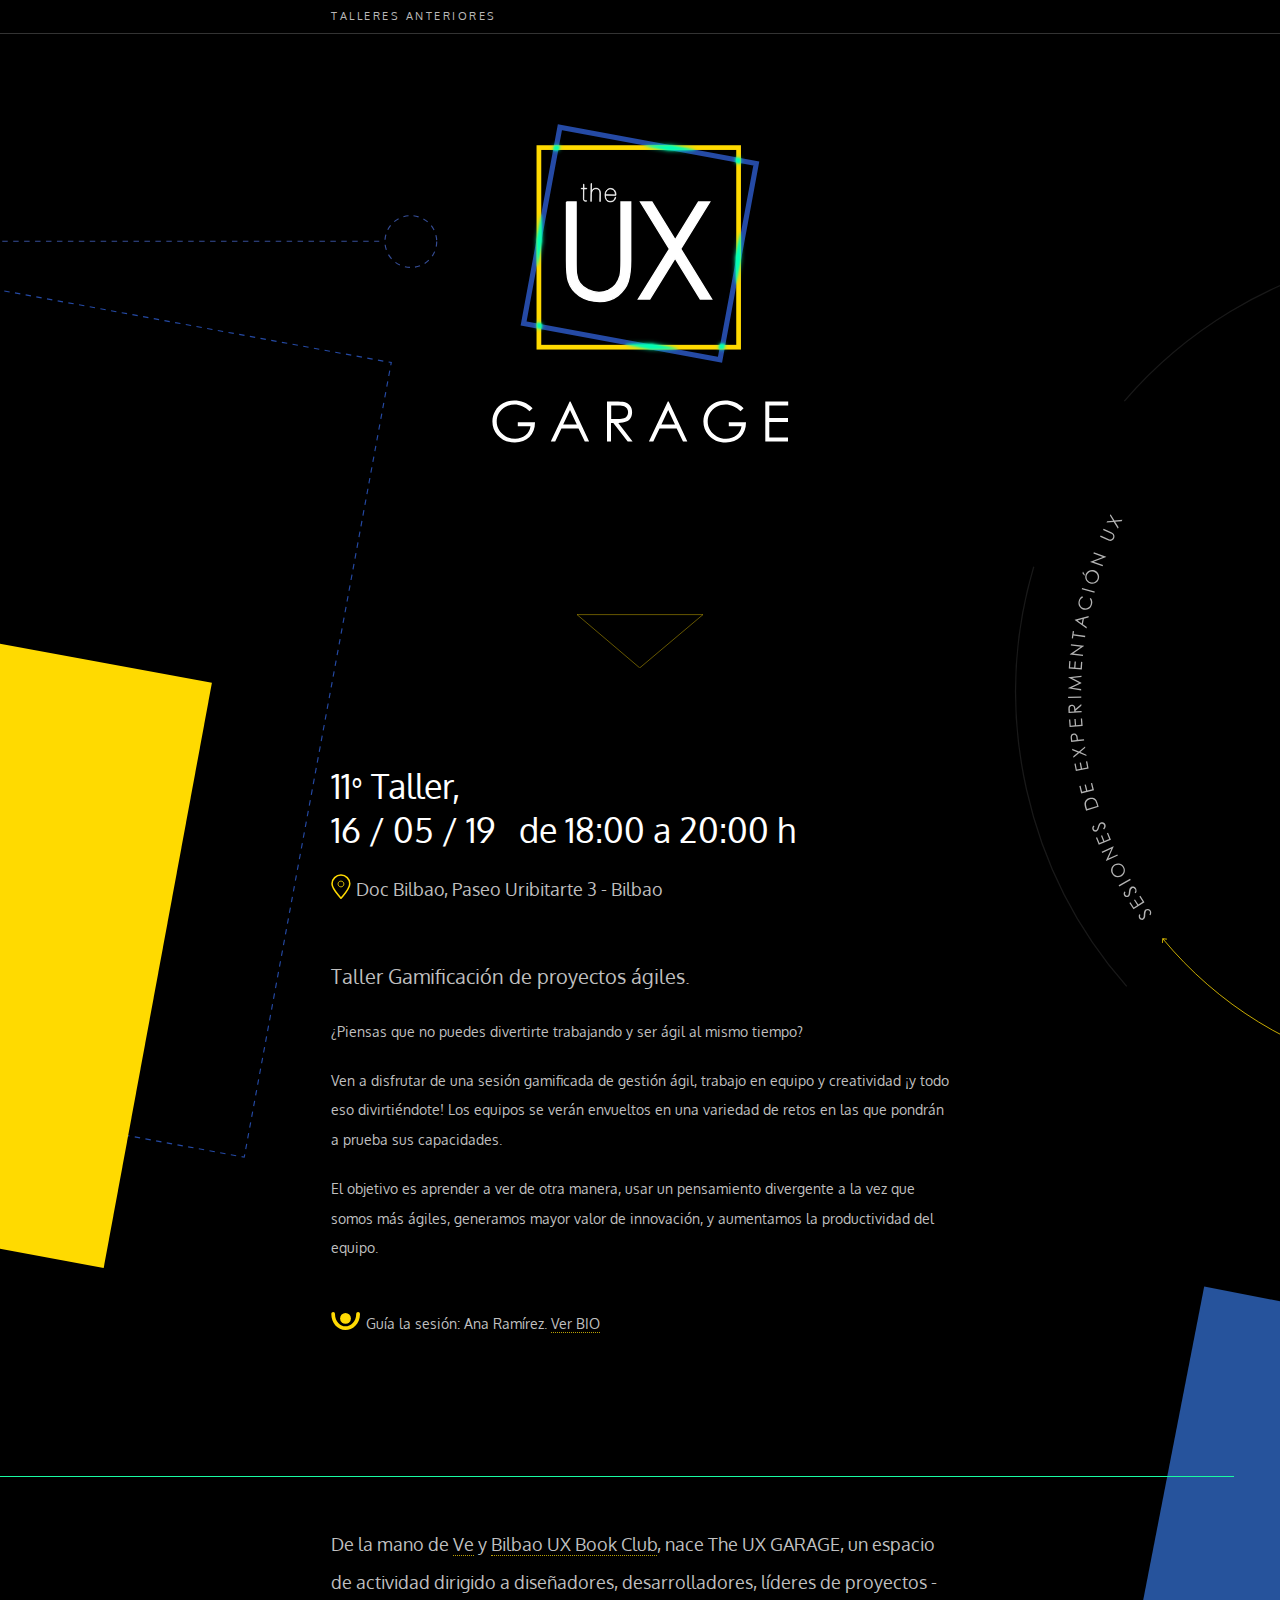
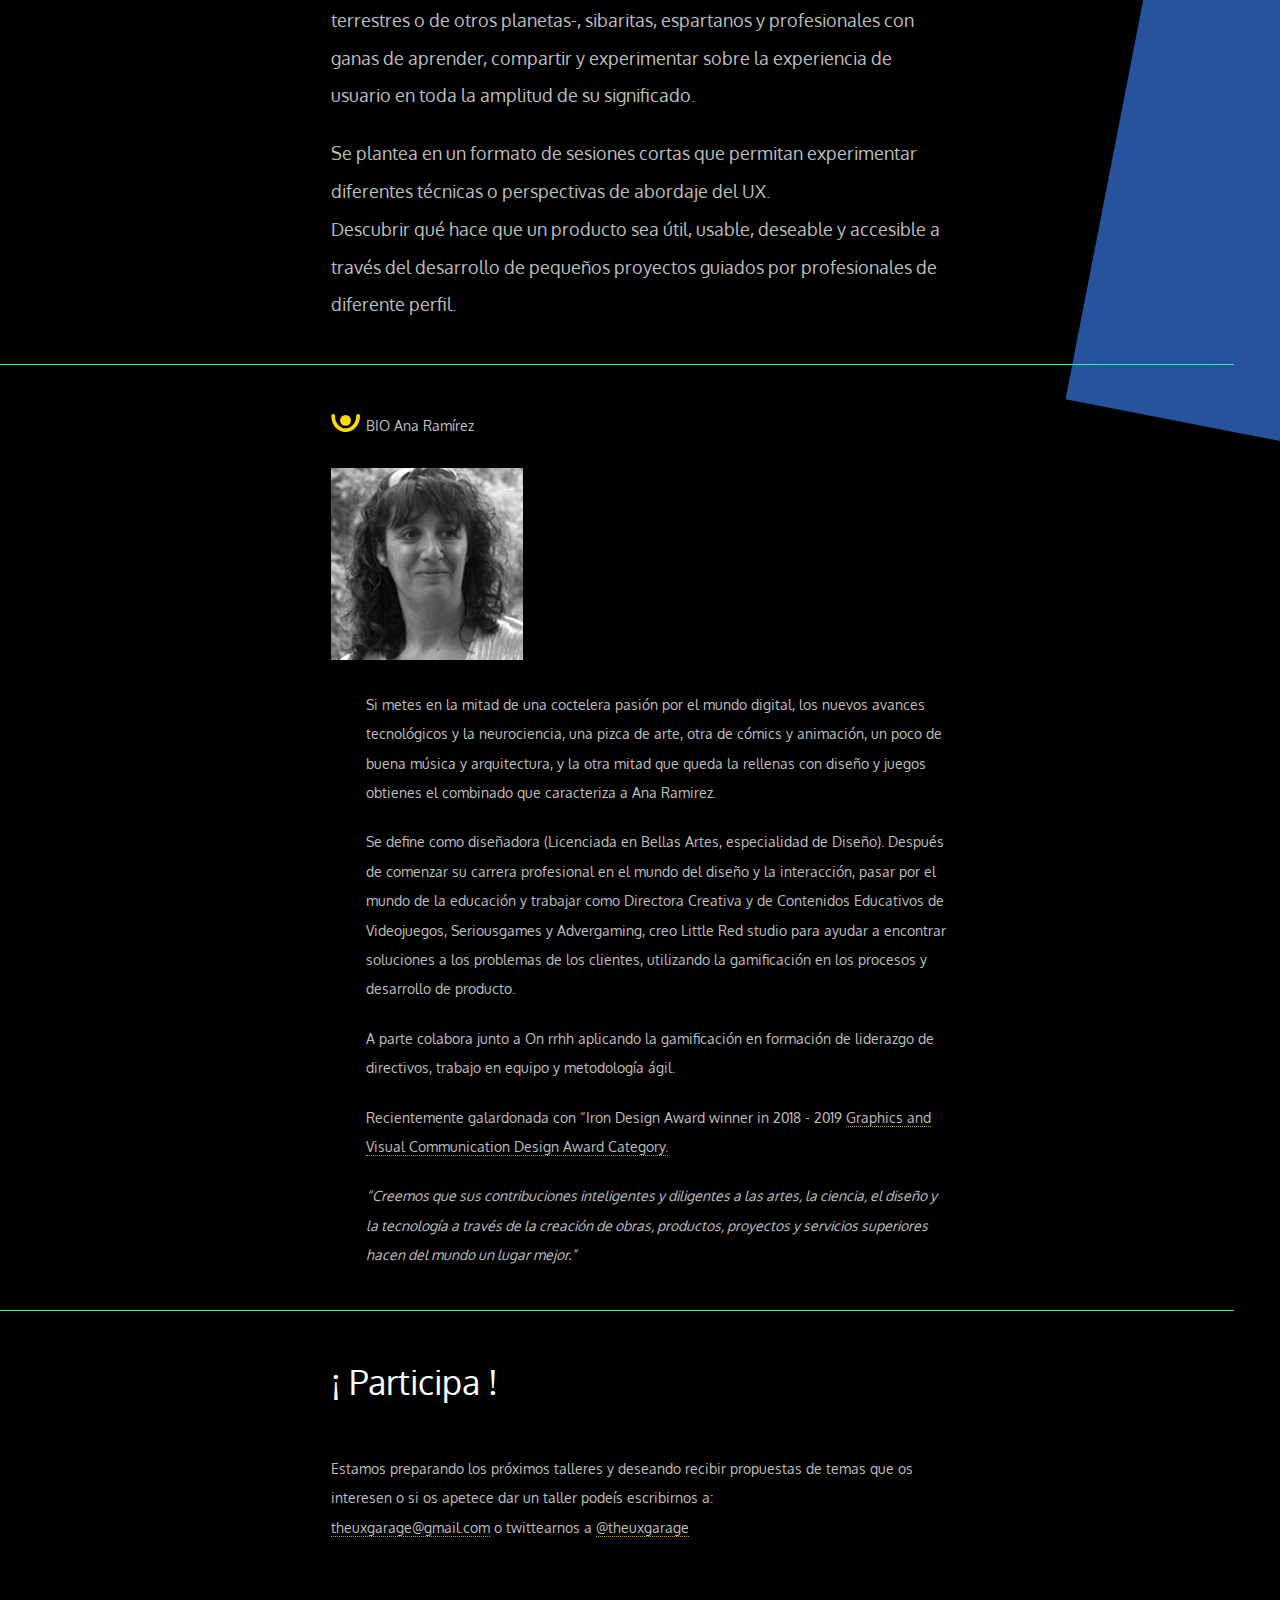
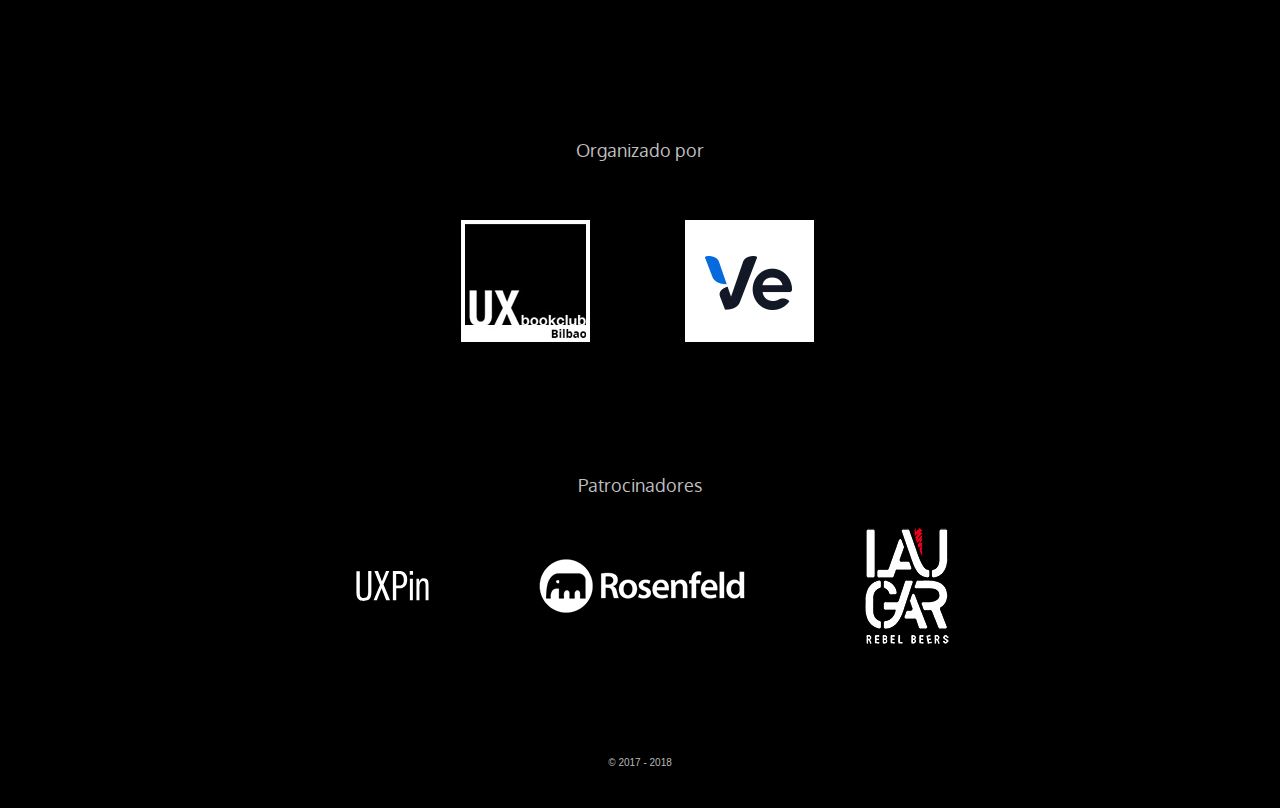
==== commit 5da37d65: "Index update" ====
--- a/index.html
+++ b/index.html
@@ -124,9 +124,9 @@
        		<div class="c-info-biotext">Guía la sesión: Ana Ramírez. <a  href="#bio">Ver BIO</a></div>
 				 </div>
 
-				 <div class="c-info-btn">
+				 <!-- <div class="c-info-btn">
 					<a href="https://www.eventbrite.es/e/entradas-gamificacion-de-proyectos-agiles-61540963679" class="c-link-ohyeah" target="_blank" title="Enlace para apuntarse al taller, se abrirá en una nueva ventana">Apúntate</a>
-				</div>
+				</div>-->
 				 
     	</div>
     	</div>
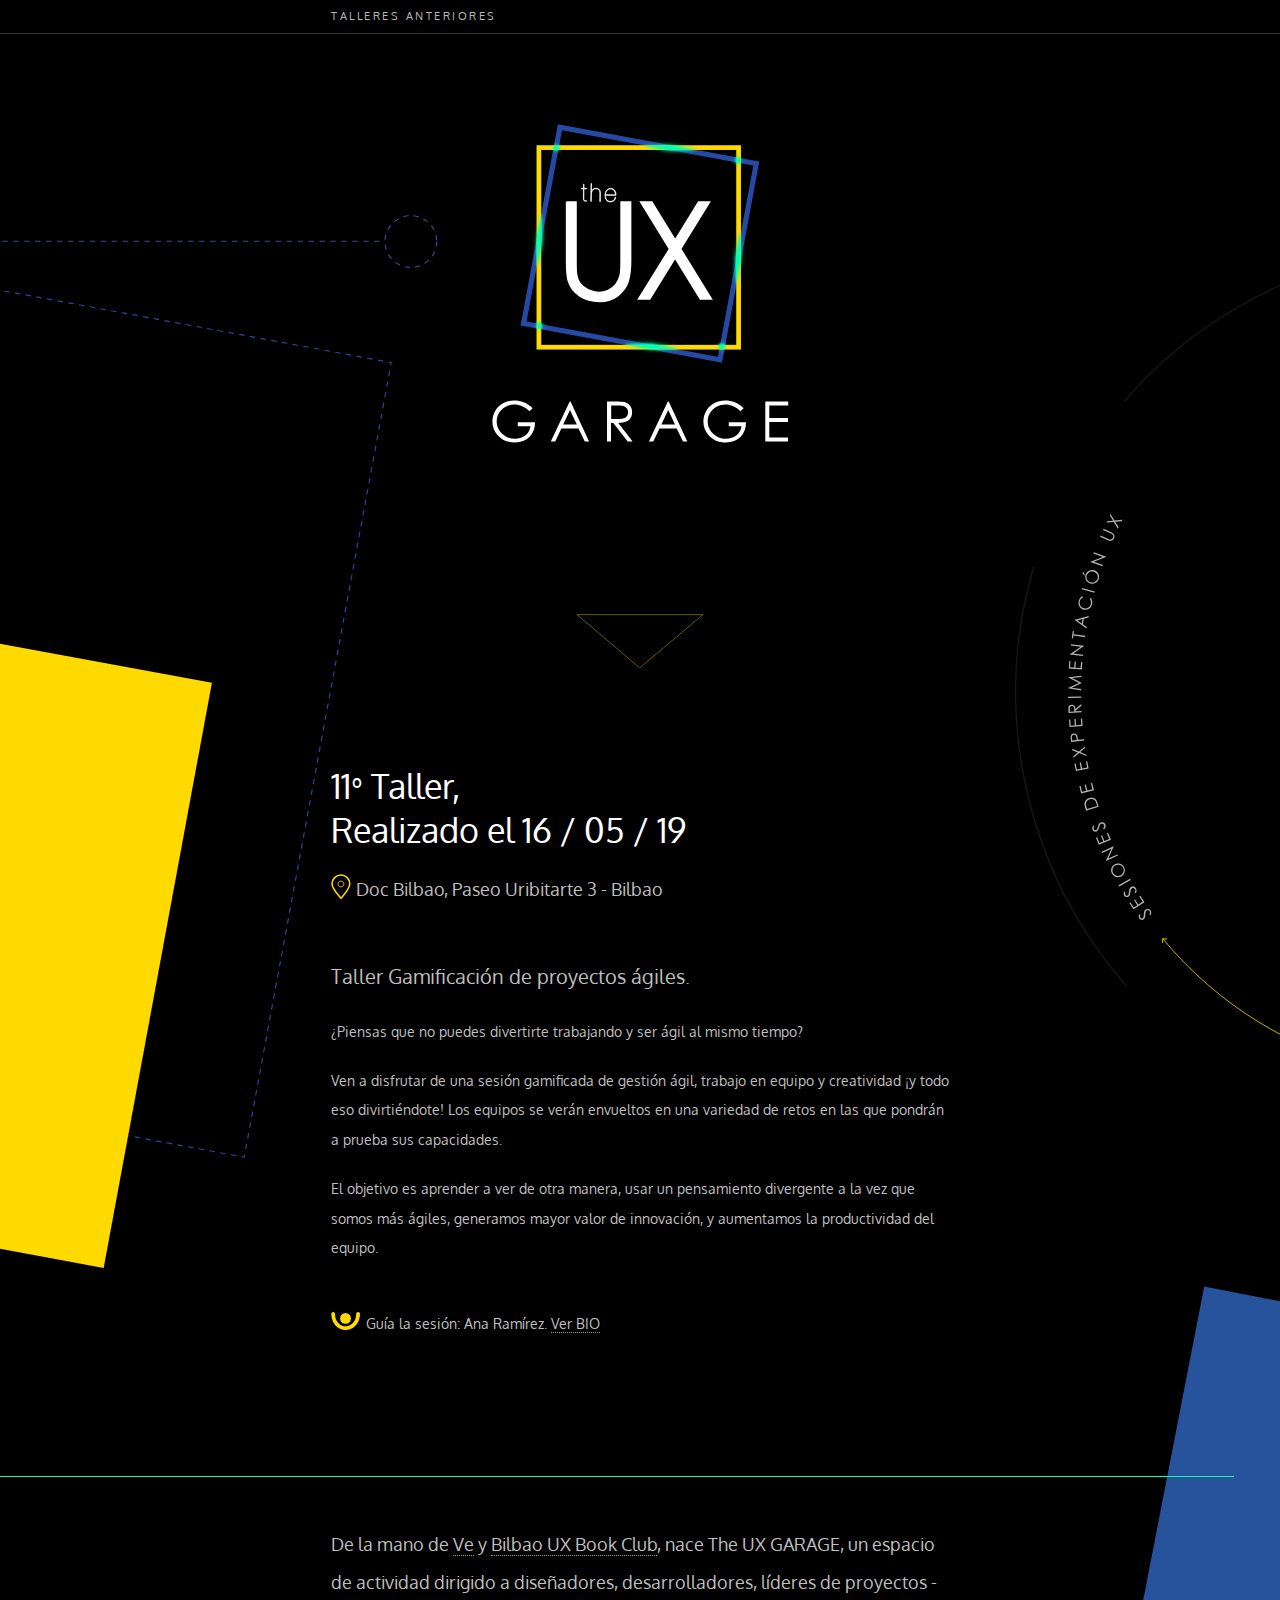
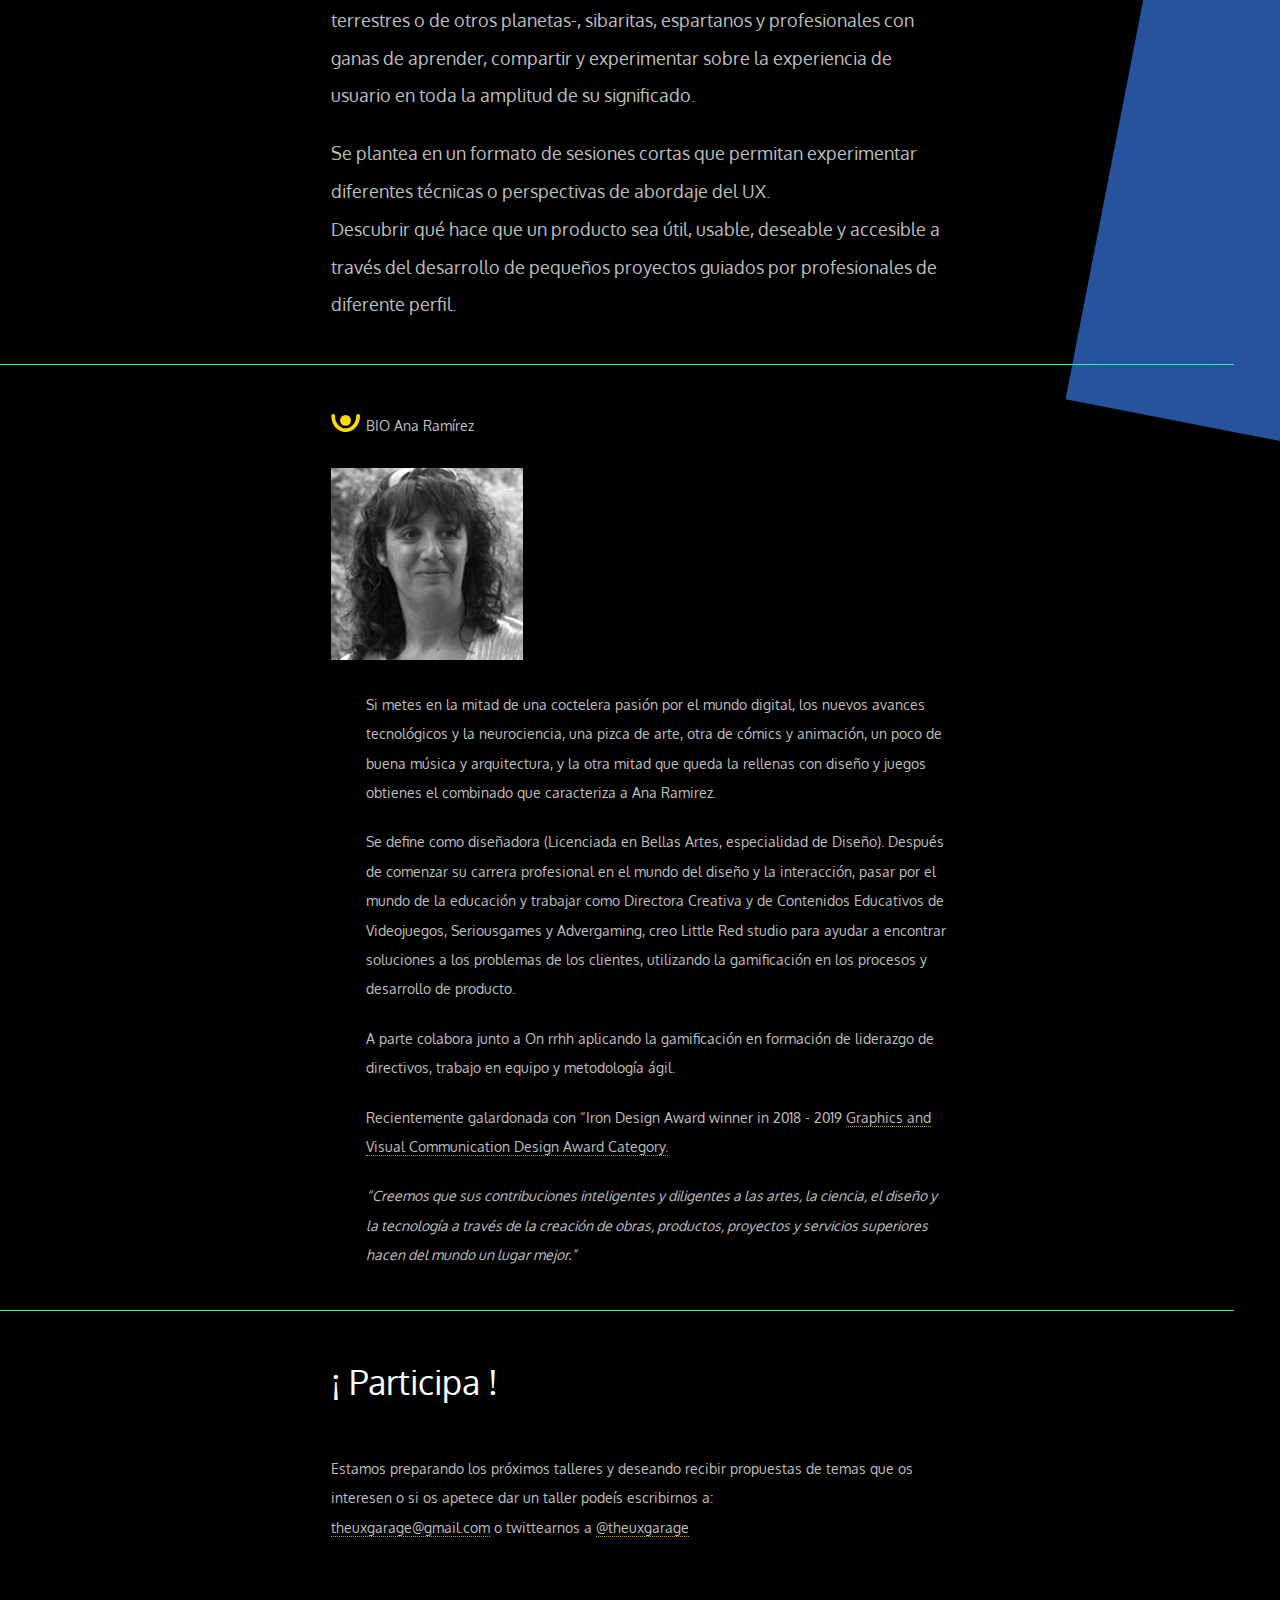
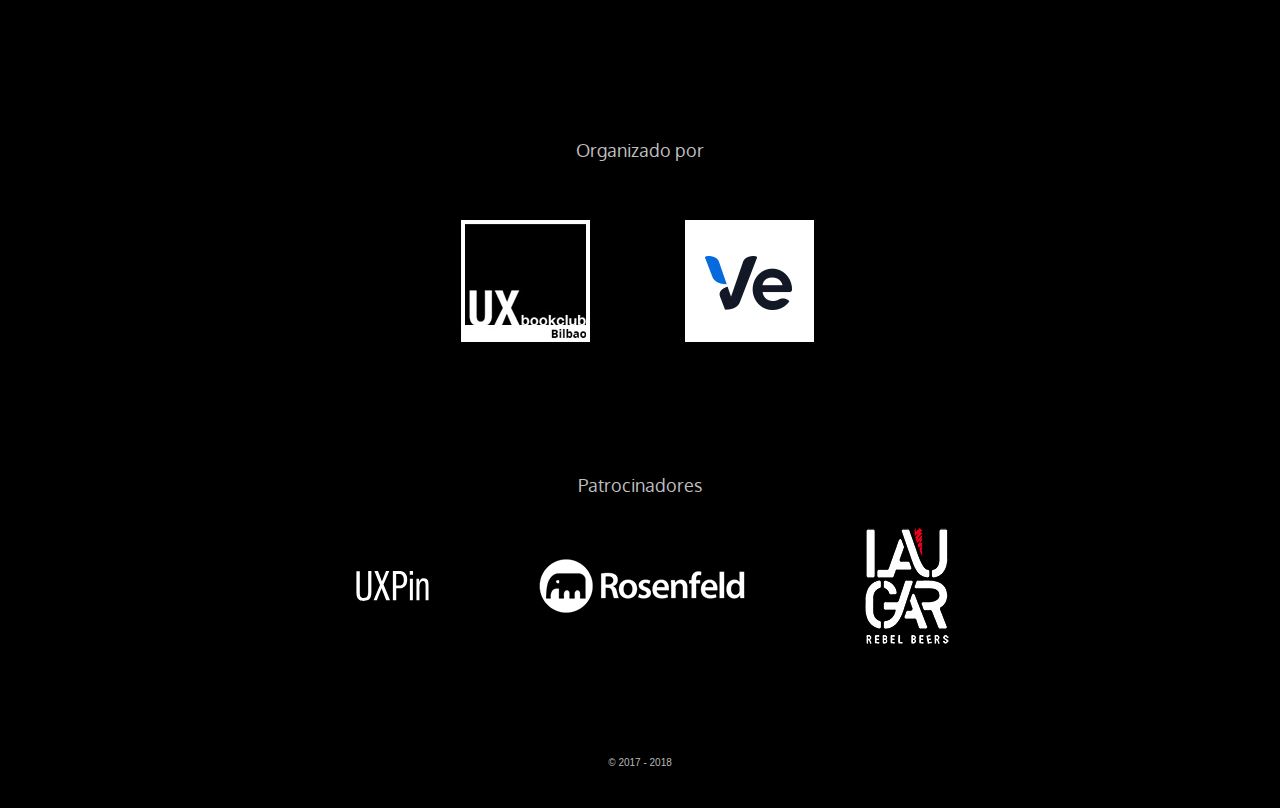
==== commit e9285c3a: "Update index" ====
--- a/index.html
+++ b/index.html
@@ -104,7 +104,7 @@
     <div class="wrapper  c-section--intro">
       <div class="c-info">
             <h2 class="c-info-title">11<small>º</small> Taller,<br>
-       	       16 / 05 / 19 &nbsp; de 18:00 a 20:00 h  </h2>
+       	       Realizado el 16 / 05 / 19 </h2>
        	<div class="c-info-where">
        		<div class="c-info-place">Doc Bilbao,  Paseo Uribitarte 3 - Bilbao</div>
        	</div>
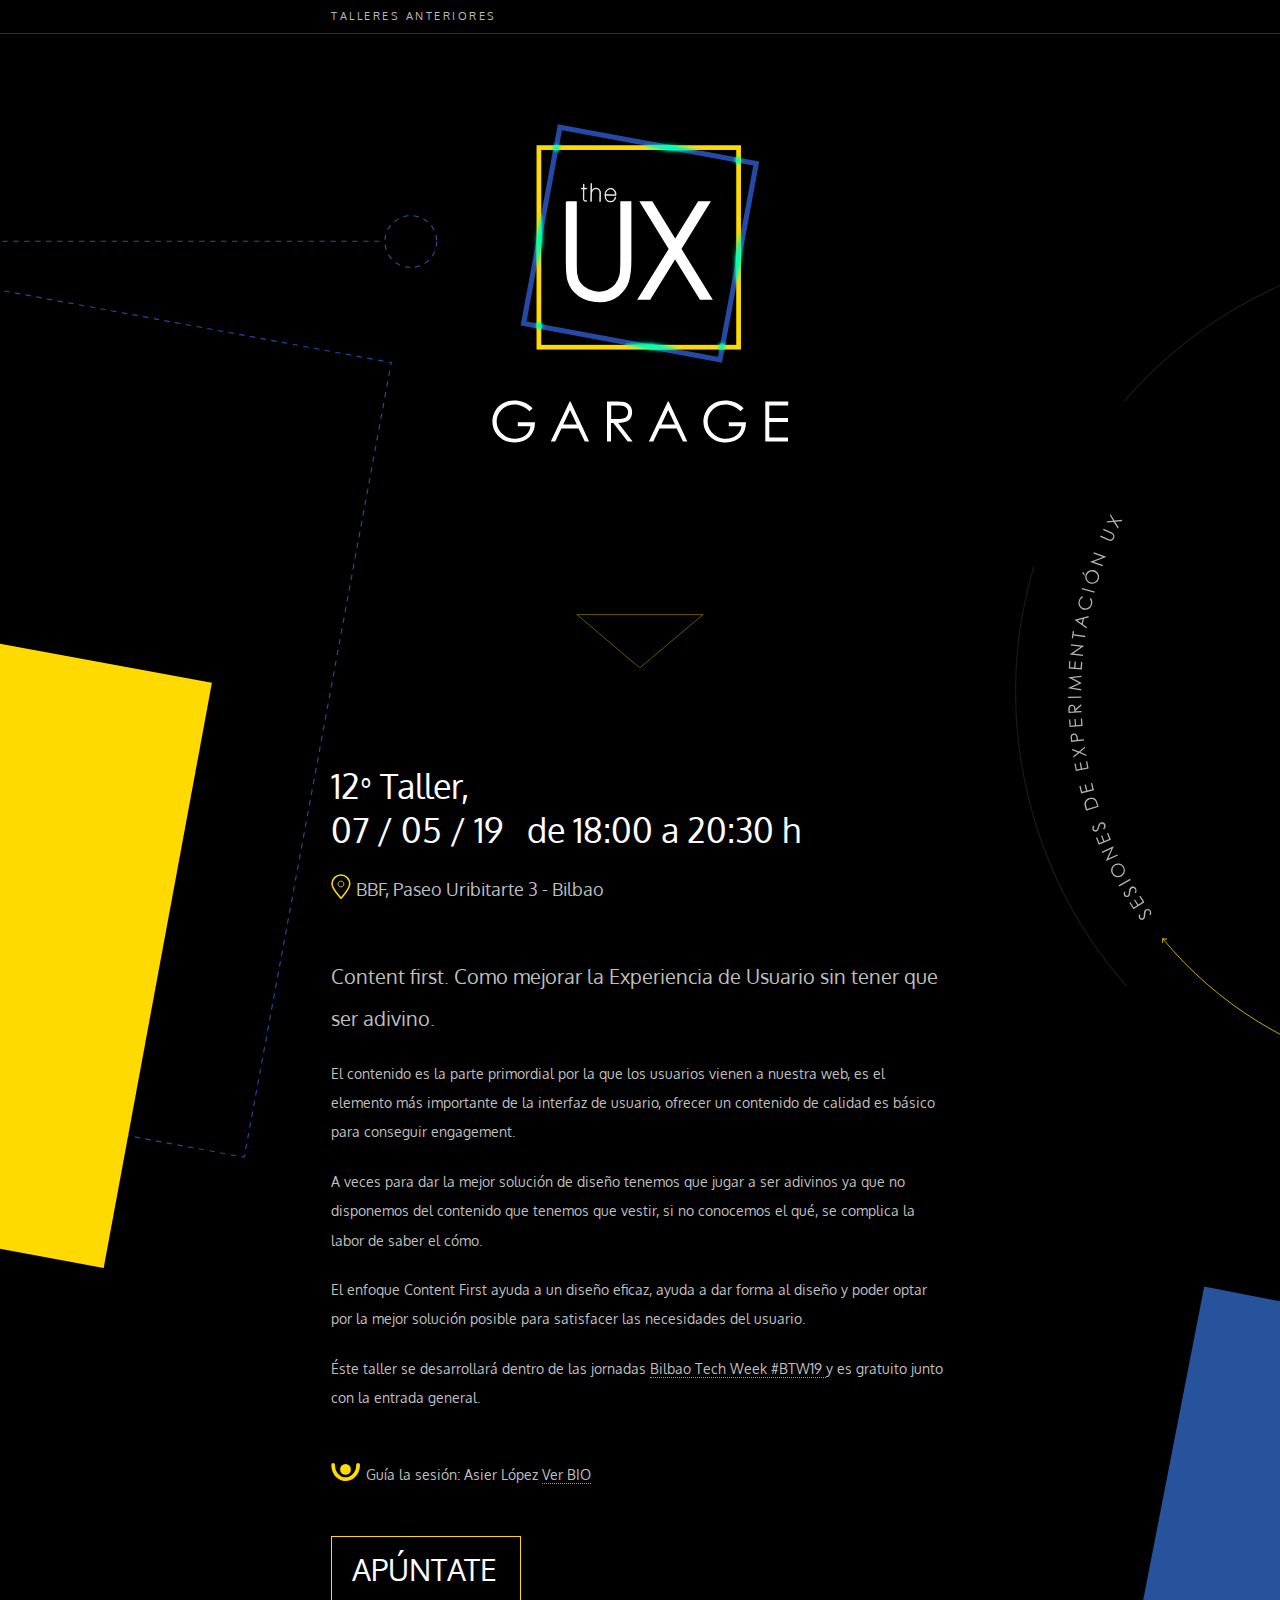
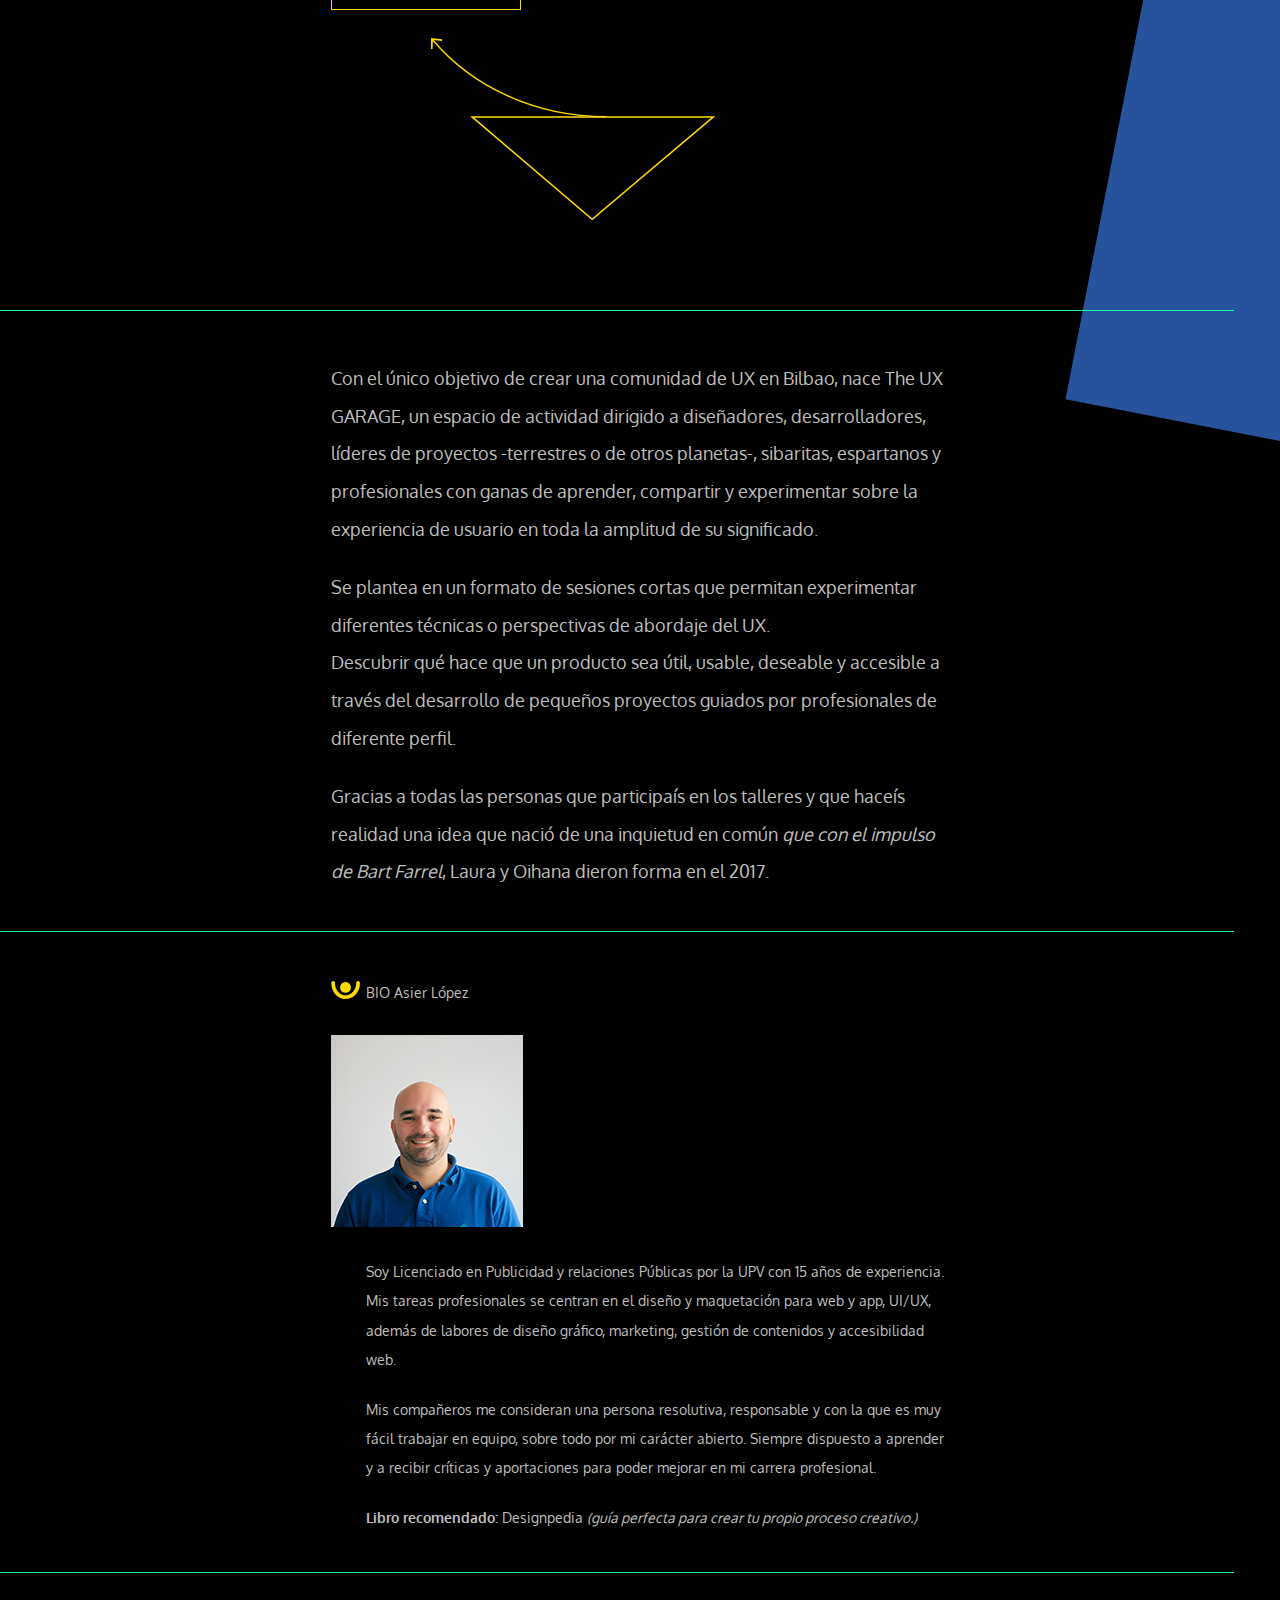
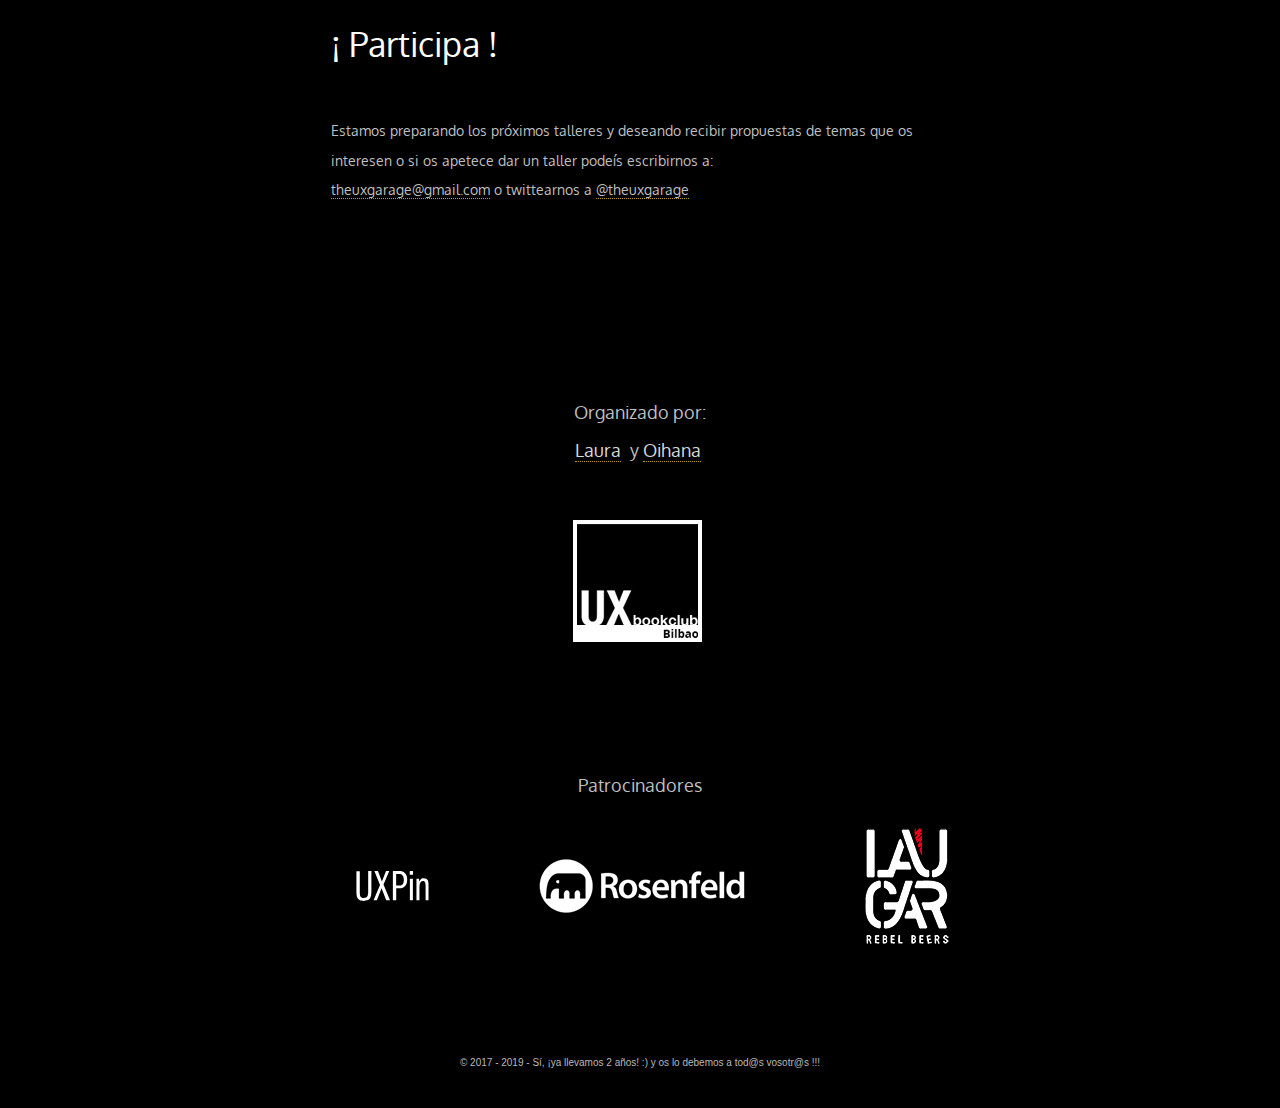
==== commit 236e29db: "Bulk files update" ====
--- a/index.html
+++ b/index.html
@@ -103,30 +103,26 @@
     <div class="o-sectionContainer--info has-noborder">
     <div class="wrapper  c-section--intro">
       <div class="c-info">
-            <h2 class="c-info-title">11<small>º</small> Taller,<br>
-       	       Realizado el 16 / 05 / 19 </h2>
+            <h2 class="c-info-title">12<small>º</small> Taller, <br>
+       	       07 / 05 / 19 &nbsp; de 18:00 a 20:30 h  </h2>
        	<div class="c-info-where">
-       		<div class="c-info-place">Doc Bilbao,  Paseo Uribitarte 3 - Bilbao</div>
+       		<div class="c-info-place">BBF,  Paseo Uribitarte 3 - Bilbao</div>
        	</div>
        	<div class="c-info-text">
-       	  <p style="font-size:20px"> Taller Gamificación de proyectos ágiles. </p>
-
-          <p>¿Piensas que no puedes divertirte trabajando y ser ágil al mismo tiempo?</p>
-       		<p>Ven a disfrutar de una sesión gamificada de gestión ágil, trabajo en equipo y creatividad ¡y
-						todo eso divirtiéndote! Los equipos se verán envueltos en una variedad de retos en las
-						que pondrán a prueba sus capacidades. </p>
-						<p>El objetivo es aprender a ver de otra manera, usar un pensamiento divergente a la vez
-							que somos más ágiles, generamos mayor valor de innovación, y aumentamos la
-							productividad del equipo.</p>
-       	
+       	  <p style="font-size:20px"> Content first. Como mejorar la Experiencia de Usuario sin tener que ser adivino. </p>
+
+          <p>El contenido es la parte primordial por la que los usuarios vienen a nuestra web, es el elemento más importante de la interfaz de usuario, ofrecer un contenido de calidad es básico para conseguir engagement.</p>
+       	  <p>A veces para dar la mejor solución de diseño tenemos que jugar a ser adivinos ya que no disponemos del contenido que tenemos que vestir, si no conocemos el qué, se complica la labor de saber el cómo. </p>
+		  <p>El enfoque Content First ayuda a un diseño eficaz, ayuda a dar forma al diseño y poder optar por la mejor solución posible para satisfacer las necesidades del usuario.</p>
+       	  <p>Éste taller se desarrollará dentro de las jornadas <a href="https://twitter.com/bilbaotechweek" target="_blank">Bilbao Tech Week #BTW19 </a> y es gratuito junto con la entrada general.</p>
        	</div>
        	<div class="c-info-biolink">
-       		<div class="c-info-biotext">Guía la sesión: Ana Ramírez. <a  href="#bio">Ver BIO</a></div>
+       		<div class="c-info-biotext">Guía la sesión: Asier López <a  href="#bio">Ver BIO</a></div>
 				 </div>
 
-				 <!-- <div class="c-info-btn">
-					<a href="https://www.eventbrite.es/e/entradas-gamificacion-de-proyectos-agiles-61540963679" class="c-link-ohyeah" target="_blank" title="Enlace para apuntarse al taller, se abrirá en una nueva ventana">Apúntate</a>
-				</div>-->
+				 <div class="c-info-btn">
+					<a href="https://www.eventbrite.es/e/entradas-bilbao-tech-week-2019-74748758549" class="c-link-ohyeah" target="_blank" title="Enlace para apuntarse al taller, se abrirá en una nueva ventana">Apúntate</a>
+				</div>
 				 
     	</div>
     	</div>
@@ -137,9 +133,10 @@
       <div class="o-sectionContainer--intro">
 	      	<section class="c-section wrapper">
 	      	 <h1 class="u-hidden-visually">The UX GARAGE</h1>
-	      	 <p>De la mano de <a href="https://www.veinteractive.com/es" target="_blank" title="Acceso al site de Ve, este enlace se abrirá en una nueva ventana del navegador">Ve</a> y <a href="https://twitter.com/uxbcbilbao" target="_blank" title="Acceso al perfil de twitter de ux book club Bilbao,este enlace se abrirá en una nueva ventana del navegador">Bilbao UX Book Club</a>, nace The UX GARAGE, un espacio de actividad dirigido a diseñadores, desarrolladores, líderes de proyectos -terrestres o de otros planetas-, sibaritas, espartanos y profesionales con ganas de aprender, compartir y experimentar sobre la experiencia de usuario en toda la amplitud de su significado.</p>
+	      	 <p>Con el único objetivo de crear una comunidad de UX en Bilbao, nace The UX GARAGE, un espacio de actividad dirigido a diseñadores, desarrolladores, líderes de proyectos -terrestres o de otros planetas-, sibaritas, espartanos y profesionales con ganas de aprender, compartir y experimentar sobre la experiencia de usuario en toda la amplitud de su significado.</p>
 	      	 <p>Se plantea en un formato de sesiones cortas que permitan experimentar diferentes técnicas o perspectivas de abordaje del UX.<br>
-						Descubrir qué hace que un producto sea útil, usable, deseable y accesible a través del desarrollo de pequeños proyectos guiados por profesionales de diferente perfil.</p>	
+				Descubrir qué hace que un producto sea útil, usable, deseable y accesible a través del desarrollo de pequeños proyectos guiados por profesionales de diferente perfil.</p>
+				<p>Gracias a todas las personas que participaís en los talleres y que haceís realidad una idea que nació de una inquietud en común <i>que con el impulso de Bart Farrel</i>, Laura y Oihana dieron forma en el 2017.</p>	
 	      	</section>
 			</div>
 
@@ -148,31 +145,16 @@
        <div class="o-sectionContainer--bio" id="bio">
      <div class="wrapper">
       <div class="c-bio">
-         <div class="c-bio-heading"><div class="c-info-biotext">BIO Ana Ramírez</div></div>
+         <div class="c-bio-heading"><div class="c-info-biotext">BIO Asier López</div></div>
          <div class="c-bio-photo">
-         		<img src="assets/images/talleres/11-taller/ana-ramirez-uxg.jpg" alt="Ana Ramírez, sesión the ux garage">
+         		<img src="assets/images/talleres/12-taller/asier-lopez-uxg.jpg" alt="Asier López, sesión the ux garage">
          </div>
 		         <div class="c-bio-text">
-		         	<p>Si metes en la mitad de una coctelera pasión por el mundo digital, los nuevos avances
-								tecnológicos y la neurociencia, una pizca de arte, otra de cómics y animación, un poco de
-								buena música y arquitectura, y la otra mitad que queda la rellenas con diseño y juegos
-								obtienes el combinado que caracteriza a Ana Ramirez.</p>
-
-							<p>Se define como diseñadora (Licenciada en Bellas Artes, especialidad de Diseño).
-								Después de comenzar su carrera profesional en el mundo del diseño y la interacción,
-								pasar por el mundo de la educación y trabajar como Directora Creativa y de Contenidos
-								Educativos de Videojuegos, Seriousgames y Advergaming, creo Little Red studio para
-								ayudar a encontrar soluciones a los problemas de los clientes, utilizando la gamificación
-								en los procesos y desarrollo de producto.</p>
-
-								<p>A parte colabora junto a On rrhh aplicando la gamificación en formación de liderazgo de
-									directivos, trabajo en equipo y metodología ágil.</p>
-
-								<p>Recientemente galardonada con “Iron Design Award winner in 2018 - 2019  <a target="_blank" rel="nollow noopener" href="https://competition.adesignaward.com/gooddesign.php?ID=79137">	Graphics and
-										Visual Communication Design Award Category.</a></p>
-								<p><i>“Creemos que sus contribuciones inteligentes y diligentes a las artes, la ciencia, el diseño
-											y la tecnología a través de la creación de obras, productos, proyectos y servicios
-											superiores hacen del mundo un lugar mejor.”</i></p>
+		         	<p>Soy Licenciado en Publicidad y relaciones Públicas por la UPV con 15 años de experiencia. Mis tareas profesionales se centran en el diseño y maquetación para web y app, UI/UX, además de labores de diseño gráfico, marketing, gestión de contenidos y accesibilidad web.</p>
+
+					<p>Mis compañeros me consideran una persona resolutiva, responsable y con la que es muy fácil trabajar en equipo, sobre todo por mi carácter abierto. Siempre dispuesto a aprender y a recibir críticas y aportaciones para poder mejorar en mi carrera profesional.</p>
+
+					<p><b>Libro recomendado:</b> Designpedia <i>(guía perfecta para crear tu propio proceso creativo.)</i></p>			
 
 						</div>
       </div>
@@ -219,17 +201,17 @@
 
           <div class="c-footer-block">
 		          <div class="c-footer-text">
-					  		 <p>Organizado por</p>
+					  		 <p>Organizado por:<br>
+					 <a href="https://es.linkedin.com/in/laura-naveira-velasco-a498254a" target="_blank">Laura</a> y <a href="https://es.linkedin.com/in/oihana-alberdi-965aba29" target="_blank">Oihana</a></br>
+					 
+							   </p>
 					  	</div>
 			  	<div class="c-footer-credits">
 			  	 <div class="c-footer-club">
 			  		 <a href="https://twitter.com/uxbcbilbao" target="_blank" title="Acceso al perfil de twitter de ux book club Bilbao,este enlace se abrirá en una nueva ventana del navegador">
 			  		 <img src="assets/images/uxg-marca-ux-book-club.jpg" alt="Marca UX Book Club Bilbao"></a>
 			  		</div>
-				  	<div class="c-footer-ve"> 
-				  		 <a href="https://www.veinteractive.com/es" target="_blank" title="Acceso al site de Ve interactive, este enlace se abrirá en una nueva ventana del navegador">
-				  		 <img src="assets/images/uxg-marca-ve-interactive.jpg" alt="Marca Ve interactive"></a>
-				  	</div>
+				  
 			  	</div><!--/c-footer-credits -->
          </div> 
 
@@ -257,7 +239,7 @@
 
 
 			  		<div class="c-footer-copy">
-			  		   © 2017 - 2018
+			  		   © 2017 - 2019 - Sí, ¡ya llevamos 2 años! :) y os lo debemos a tod@s vosotr@s !!!
 			  	</div>
 			  </div>
 
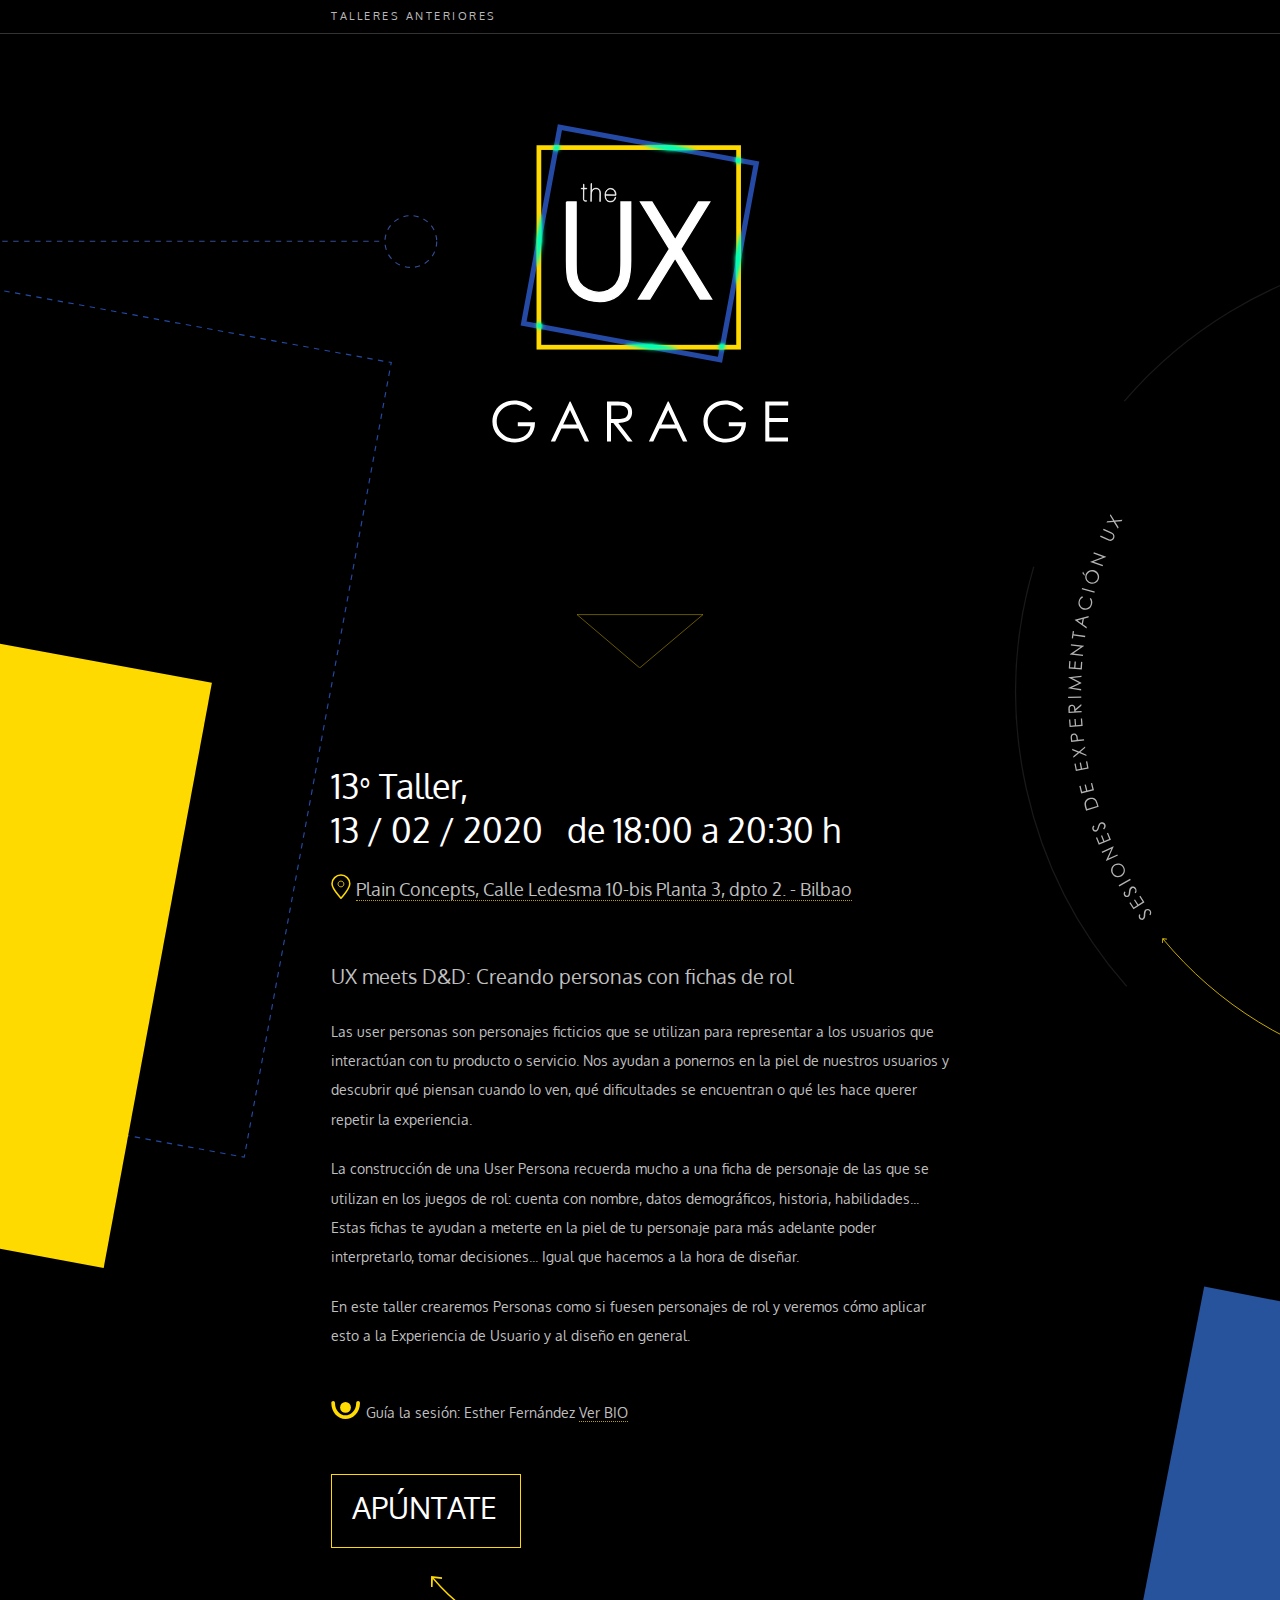
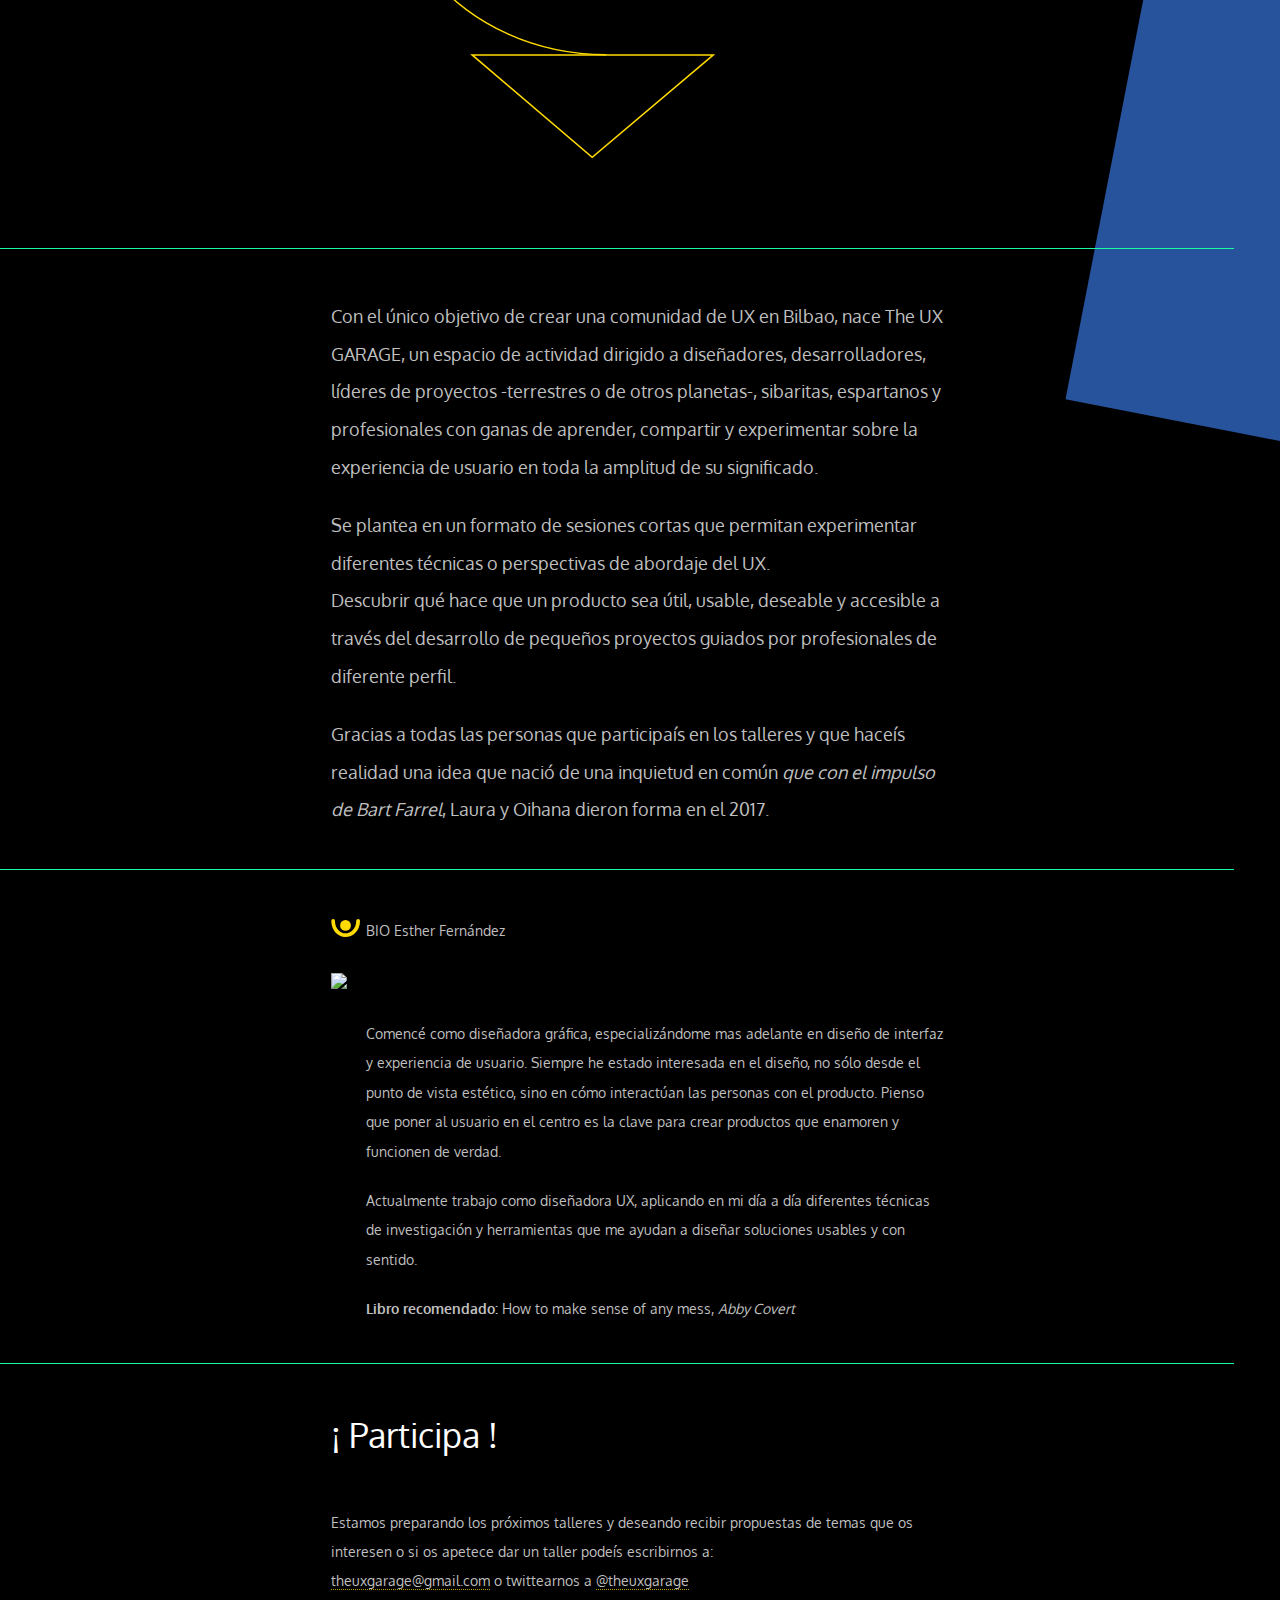
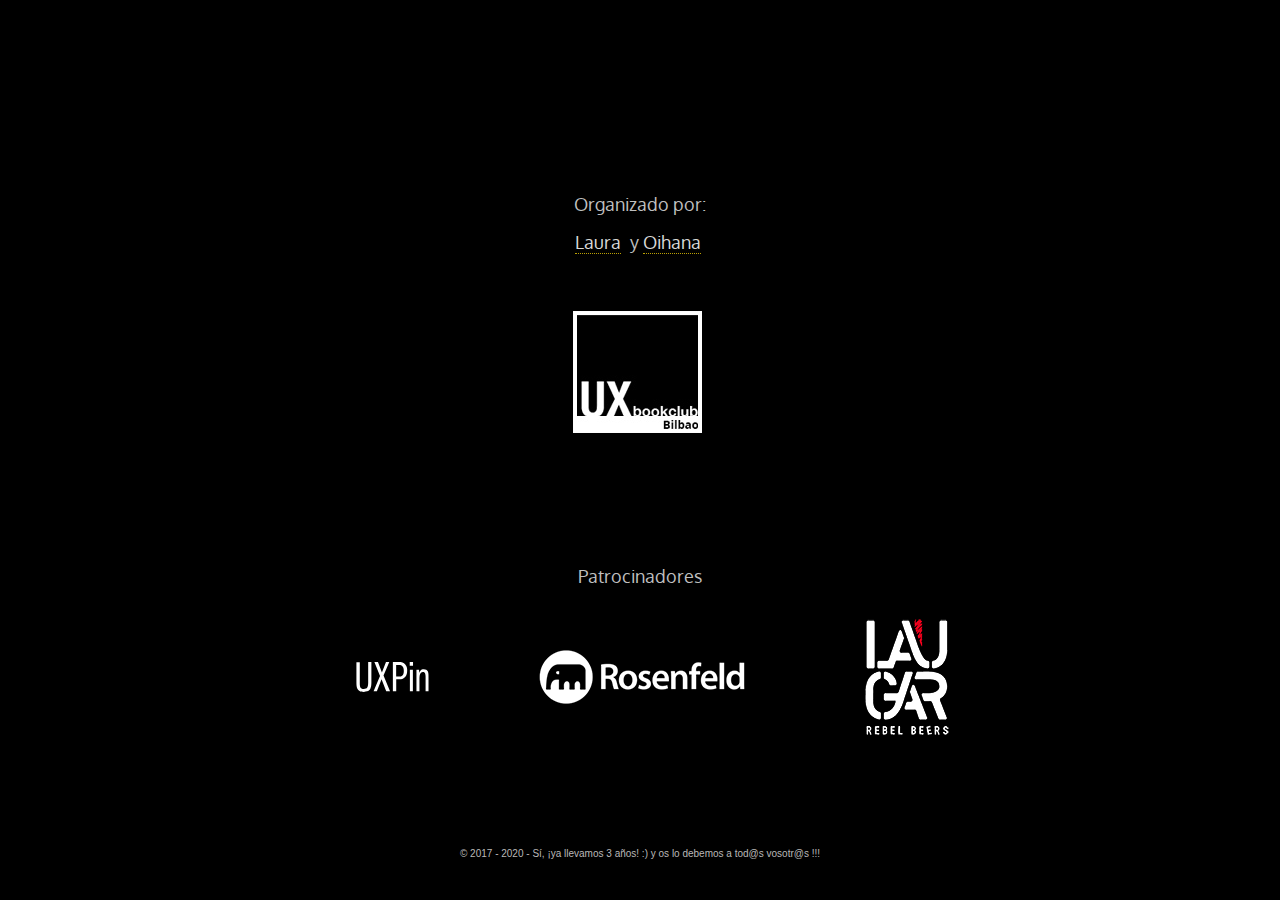
==== commit c960db59: "Update index.html" ====
--- a/index.html
+++ b/index.html
@@ -103,25 +103,24 @@
     <div class="o-sectionContainer--info has-noborder">
     <div class="wrapper  c-section--intro">
       <div class="c-info">
-            <h2 class="c-info-title">12<small>º</small> Taller, <br>
-       	       07 / 05 / 19 &nbsp; de 18:00 a 20:30 h  </h2>
+            <h2 class="c-info-title">13<small>º</small> Taller, <br>
+       	       13 / 02 / 2020 &nbsp; de 18:00 a 20:30 h  </h2>
        	<div class="c-info-where">
-       		<div class="c-info-place">BBF,  Paseo Uribitarte 3 - Bilbao</div>
+       		<div class="c-info-place"><a title="Enlace a Google maps - localización Plain Concepts Bilbao" href="https://goo.gl/maps/EojQWMFJGYWYeq12A">Plain Concepts, Calle Ledesma 10-bis Planta 3, dpto 2. - Bilbao</a></div>
        	</div>
        	<div class="c-info-text">
-       	  <p style="font-size:20px"> Content first. Como mejorar la Experiencia de Usuario sin tener que ser adivino. </p>
-
-          <p>El contenido es la parte primordial por la que los usuarios vienen a nuestra web, es el elemento más importante de la interfaz de usuario, ofrecer un contenido de calidad es básico para conseguir engagement.</p>
-       	  <p>A veces para dar la mejor solución de diseño tenemos que jugar a ser adivinos ya que no disponemos del contenido que tenemos que vestir, si no conocemos el qué, se complica la labor de saber el cómo. </p>
-		  <p>El enfoque Content First ayuda a un diseño eficaz, ayuda a dar forma al diseño y poder optar por la mejor solución posible para satisfacer las necesidades del usuario.</p>
-       	  <p>Éste taller se desarrollará dentro de las jornadas <a href="https://twitter.com/bilbaotechweek" target="_blank">Bilbao Tech Week #BTW19 </a> y es gratuito junto con la entrada general.</p>
+       	  <p style="font-size:20px">UX meets D&D: Creando personas con fichas de rol</p>
+
+          <p>Las user personas son personajes ficticios que se utilizan para representar a los usuarios que interactúan con tu producto o servicio. Nos ayudan a ponernos en la piel de nuestros usuarios y descubrir qué piensan cuando lo ven, qué dificultades se encuentran o qué les hace querer repetir la experiencia.</p>
+       	  <p>La construcción de una User Persona recuerda mucho a una ficha de personaje de las que se utilizan en los juegos de rol: cuenta con nombre, datos demográficos, historia, habilidades... Estas fichas te ayudan a meterte en la piel de tu personaje para más adelante poder interpretarlo, tomar decisiones... Igual que hacemos a la hora de diseñar. </p>
+		  <p>En este taller crearemos Personas como si fuesen personajes de rol y veremos cómo aplicar esto a la Experiencia de Usuario y al diseño en general.</p>
        	</div>
        	<div class="c-info-biolink">
-       		<div class="c-info-biotext">Guía la sesión: Asier López <a  href="#bio">Ver BIO</a></div>
+       		<div class="c-info-biotext">Guía la sesión: Esther Fernández <a  href="#bio">Ver BIO</a></div>
 				 </div>
 
 				 <div class="c-info-btn">
-					<a href="https://www.eventbrite.es/e/entradas-bilbao-tech-week-2019-74748758549" class="c-link-ohyeah" target="_blank" title="Enlace para apuntarse al taller, se abrirá en una nueva ventana">Apúntate</a>
+					<a href="https://www.eventbrite.es/e/entradas-ux-meets-dd-creando-personas-con-fichas-de-rol-93814466595" class="c-link-ohyeah" target="_blank" title="Enlace para apuntarse al taller, se abrirá en una nueva ventana">Apúntate</a>
 				</div>
 				 
     	</div>
@@ -145,18 +144,18 @@
        <div class="o-sectionContainer--bio" id="bio">
      <div class="wrapper">
       <div class="c-bio">
-         <div class="c-bio-heading"><div class="c-info-biotext">BIO Asier López</div></div>
+         <div class="c-bio-heading"><div class="c-info-biotext">BIO Esther Fernández</div></div>
          <div class="c-bio-photo">
-         		<img src="assets/images/talleres/12-taller/asier-lopez-uxg.jpg" alt="Asier López, sesión the ux garage">
+         		<img src="assets/images/talleres/13-taller/esther-fernandez-uxg.jpg" alt="Esther Fernández, sesión the ux garage">
          </div>
 		         <div class="c-bio-text">
-		         	<p>Soy Licenciado en Publicidad y relaciones Públicas por la UPV con 15 años de experiencia. Mis tareas profesionales se centran en el diseño y maquetación para web y app, UI/UX, además de labores de diseño gráfico, marketing, gestión de contenidos y accesibilidad web.</p>
-
-					<p>Mis compañeros me consideran una persona resolutiva, responsable y con la que es muy fácil trabajar en equipo, sobre todo por mi carácter abierto. Siempre dispuesto a aprender y a recibir críticas y aportaciones para poder mejorar en mi carrera profesional.</p>
-
-					<p><b>Libro recomendado:</b> Designpedia <i>(guía perfecta para crear tu propio proceso creativo.)</i></p>			
-
-						</div>
+		         	<p>Comencé como diseñadora gráfica, especializándome mas adelante en diseño de interfaz y experiencia de usuario. Siempre he estado interesada en el diseño, no sólo desde el punto de vista estético, sino en cómo interactúan las personas con el producto. Pienso que poner al usuario en el centro es la clave para crear productos que enamoren y funcionen de verdad.</p>
+
+					<p>Actualmente trabajo como diseñadora UX, aplicando en mi día a día diferentes técnicas de investigación y herramientas que me ayudan a diseñar soluciones usables y con sentido.</p>
+
+					<p><b>Libro recomendado:</b> How to make sense of any mess, <i>Abby Covert</i></p>			
+
+			</div>
       </div>
       </div>
     </div> 
@@ -239,7 +238,7 @@
 
 
 			  		<div class="c-footer-copy">
-			  		   © 2017 - 2019 - Sí, ¡ya llevamos 2 años! :) y os lo debemos a tod@s vosotr@s !!!
+			  		   © 2017 - 2020 - Sí, ¡ya llevamos 3 años! :) y os lo debemos a tod@s vosotr@s !!!
 			  	</div>
 			  </div>
 
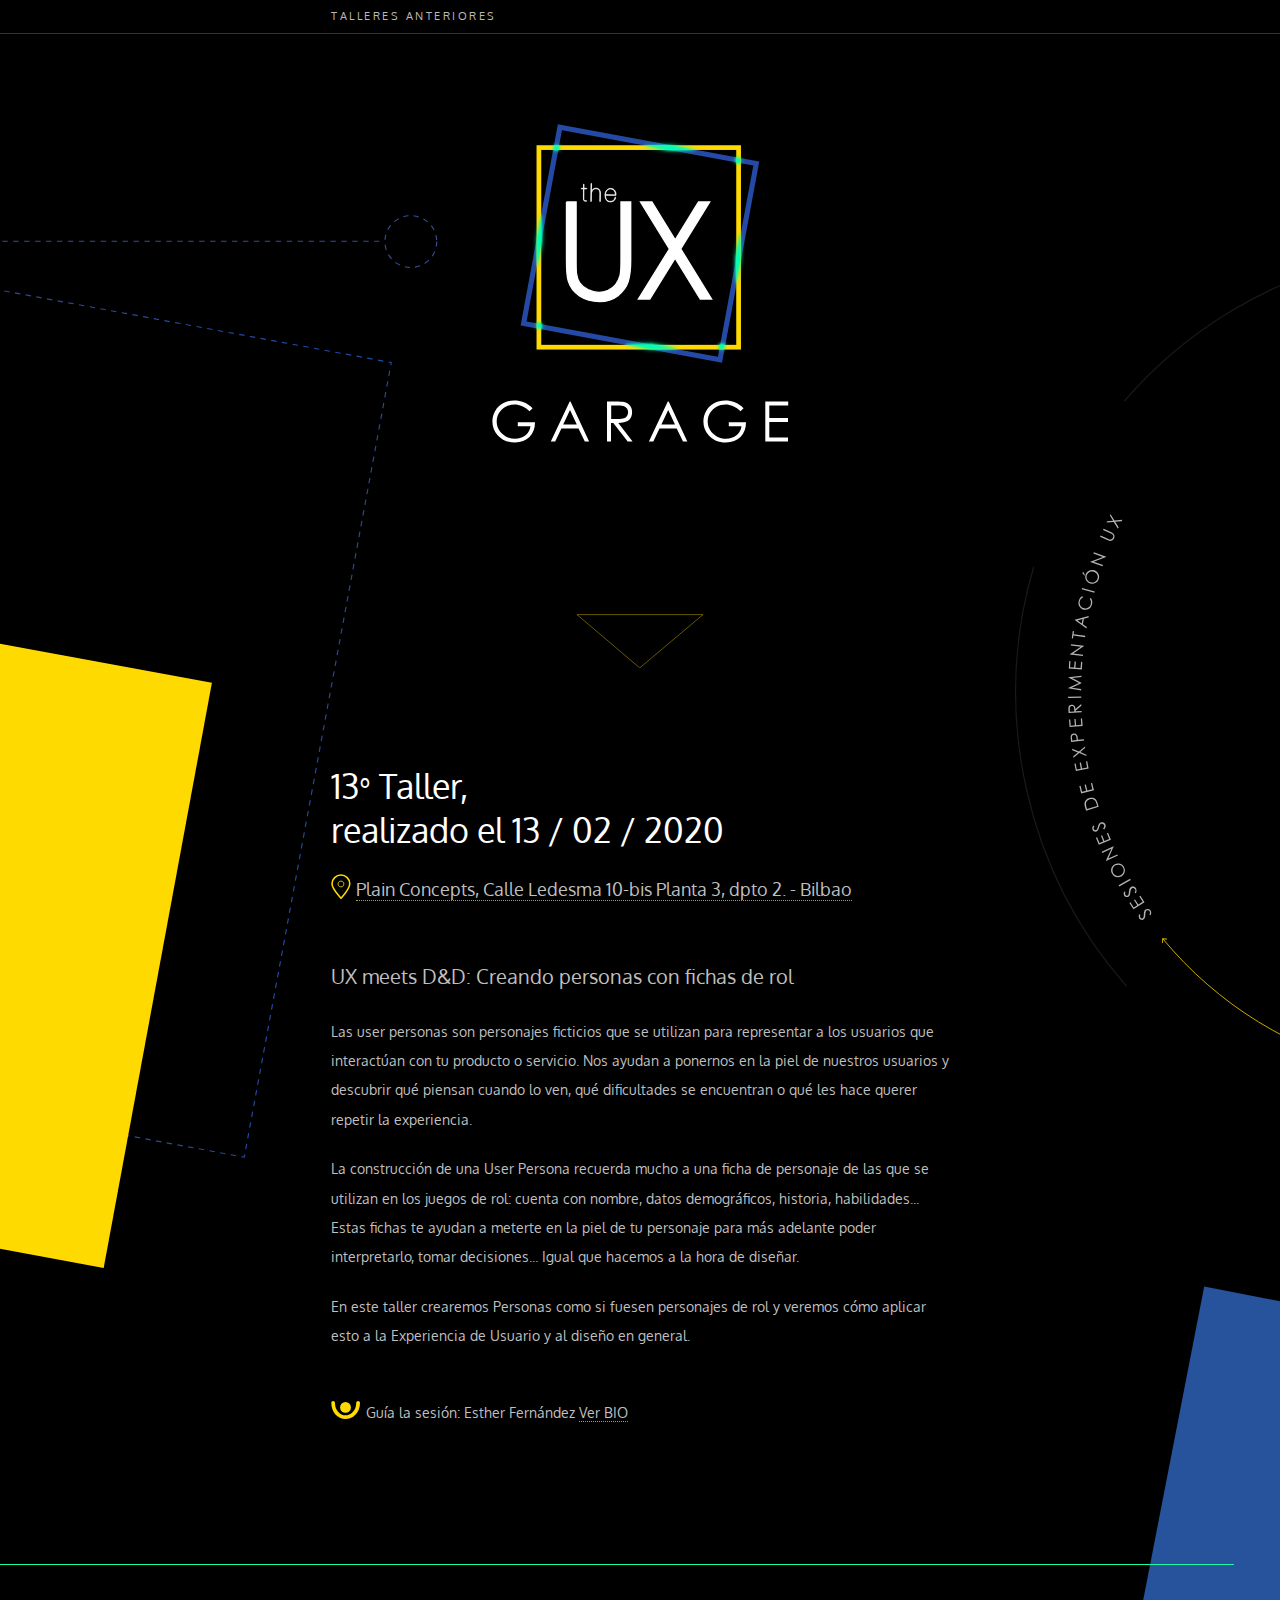
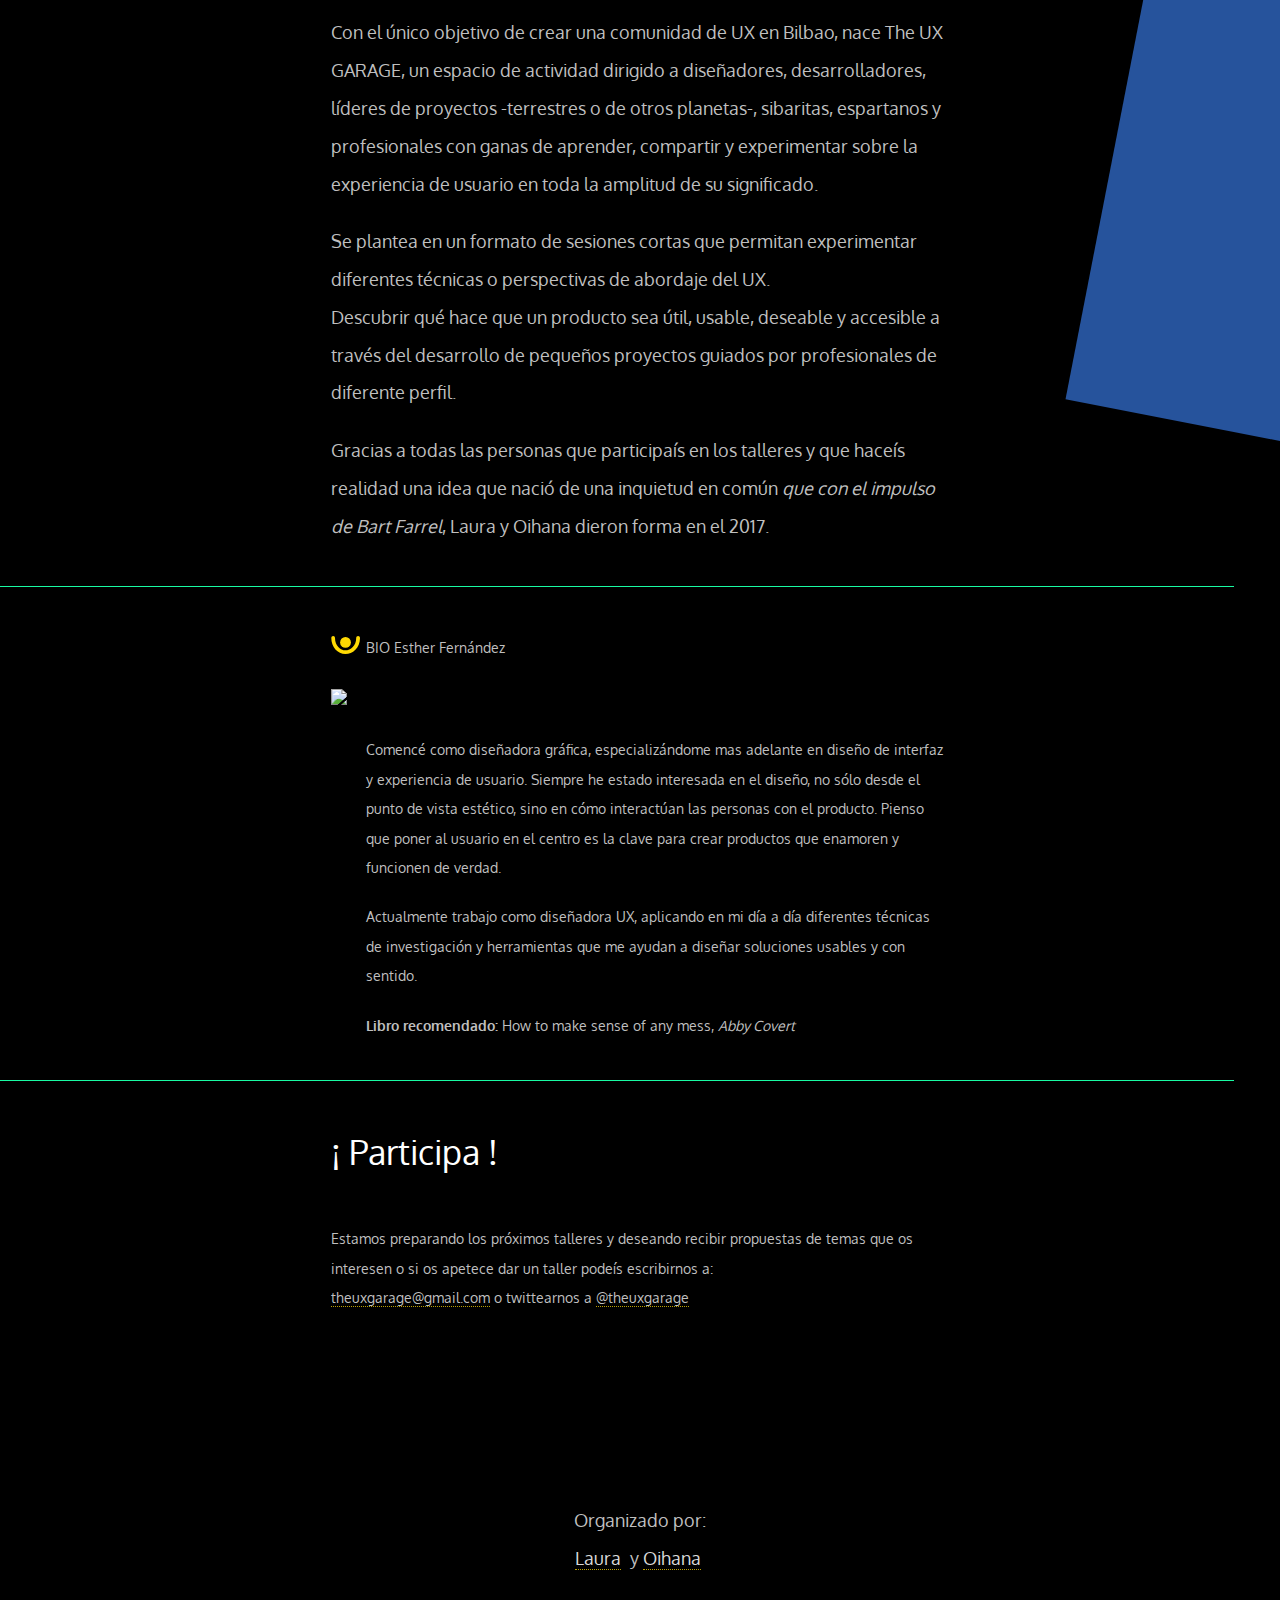
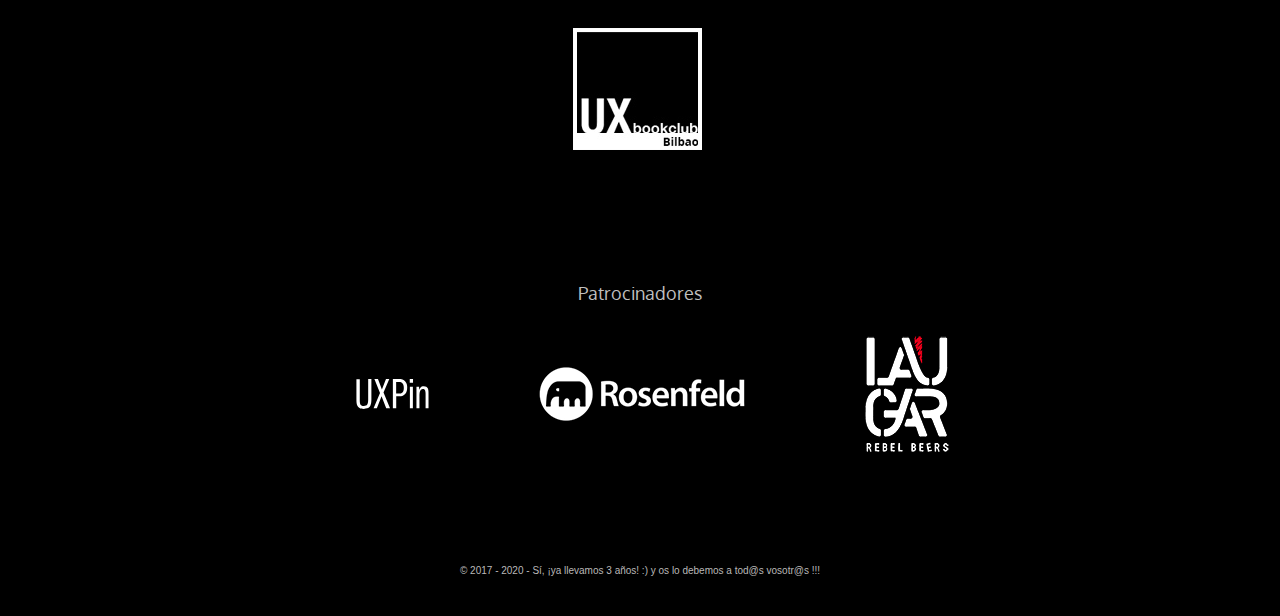
==== commit c02404c3: "Update index.html" ====
--- a/index.html
+++ b/index.html
@@ -104,7 +104,7 @@
     <div class="wrapper  c-section--intro">
       <div class="c-info">
             <h2 class="c-info-title">13<small>º</small> Taller, <br>
-       	       13 / 02 / 2020 &nbsp; de 18:00 a 20:30 h  </h2>
+       	       realizado el 13 / 02 / 2020 </h2>
        	<div class="c-info-where">
        		<div class="c-info-place"><a title="Enlace a Google maps - localización Plain Concepts Bilbao" href="https://goo.gl/maps/EojQWMFJGYWYeq12A">Plain Concepts, Calle Ledesma 10-bis Planta 3, dpto 2. - Bilbao</a></div>
        	</div>
@@ -119,9 +119,9 @@
        		<div class="c-info-biotext">Guía la sesión: Esther Fernández <a  href="#bio">Ver BIO</a></div>
 				 </div>
 
-				 <div class="c-info-btn">
+				 <!-- <div class="c-info-btn">
 					<a href="https://www.eventbrite.es/e/entradas-ux-meets-dd-creando-personas-con-fichas-de-rol-93814466595" class="c-link-ohyeah" target="_blank" title="Enlace para apuntarse al taller, se abrirá en una nueva ventana">Apúntate</a>
-				</div>
+				</div> -->
 				 
     	</div>
     	</div>
